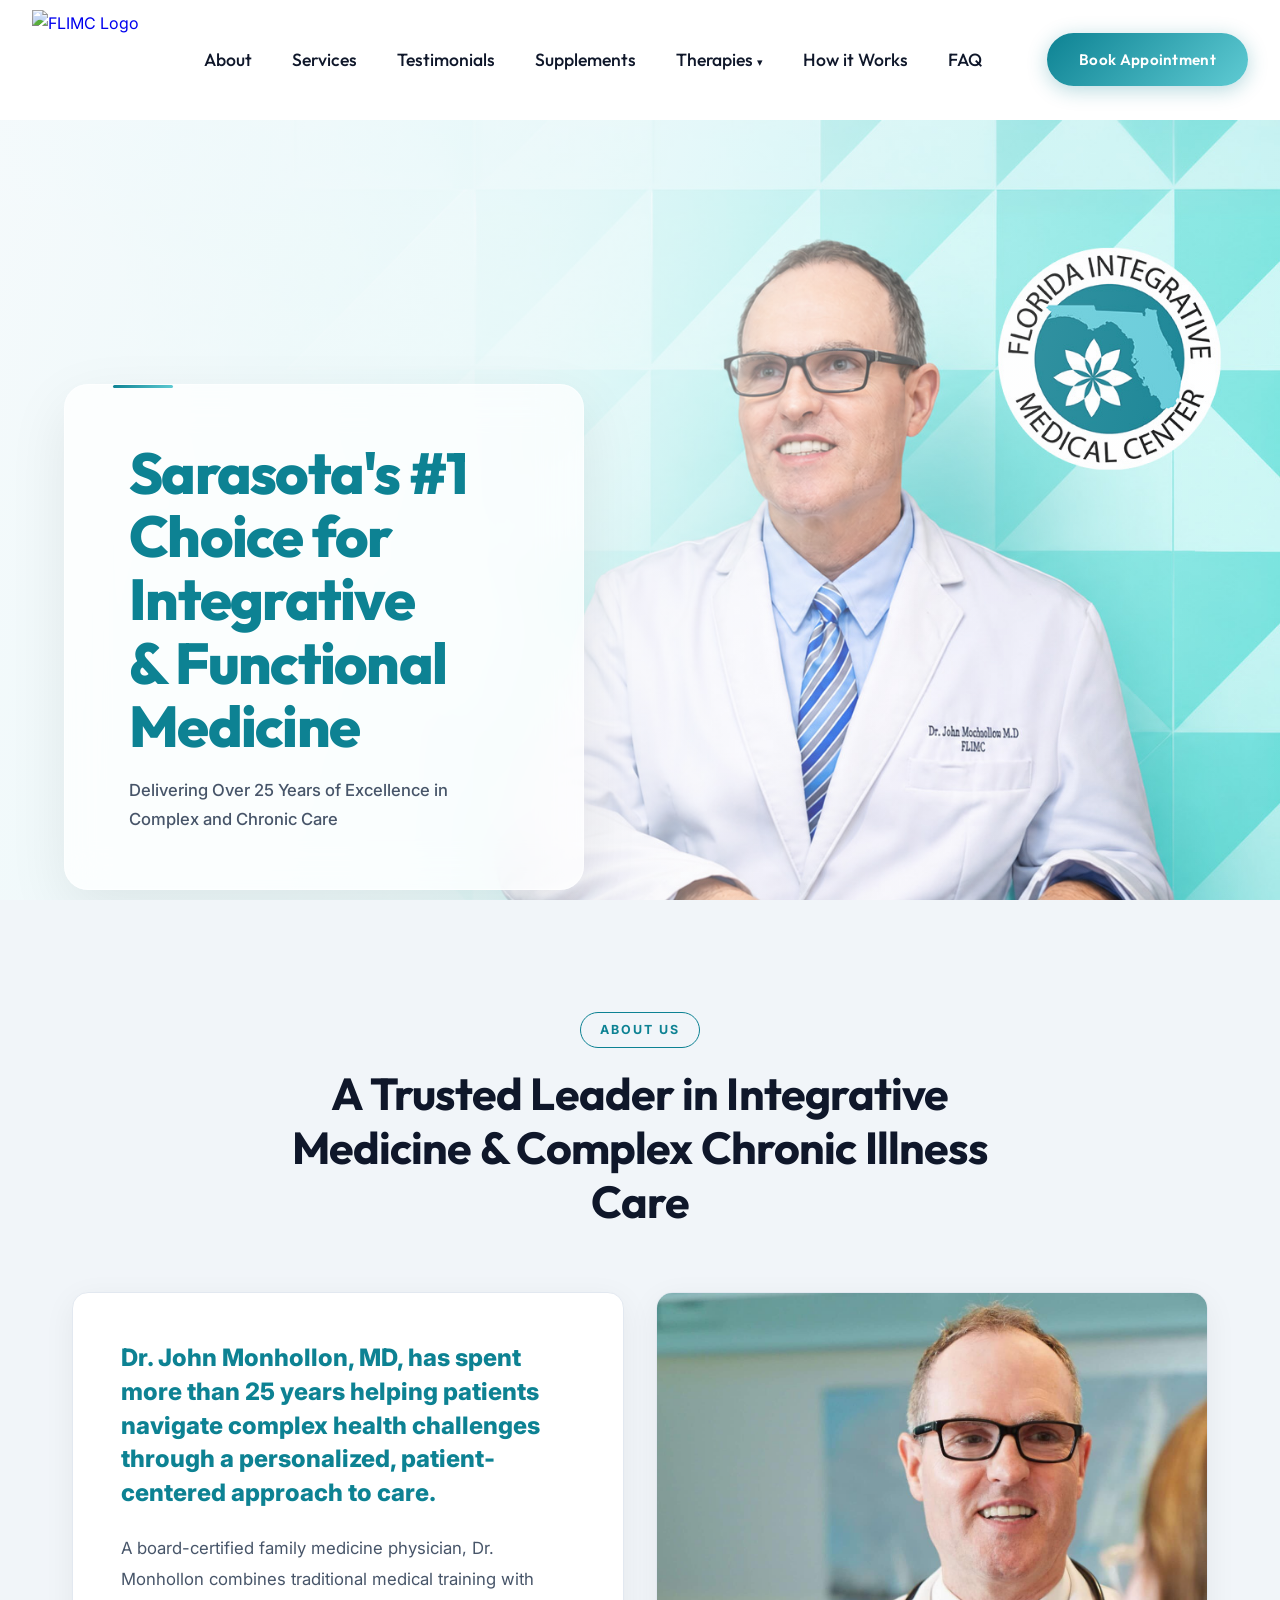
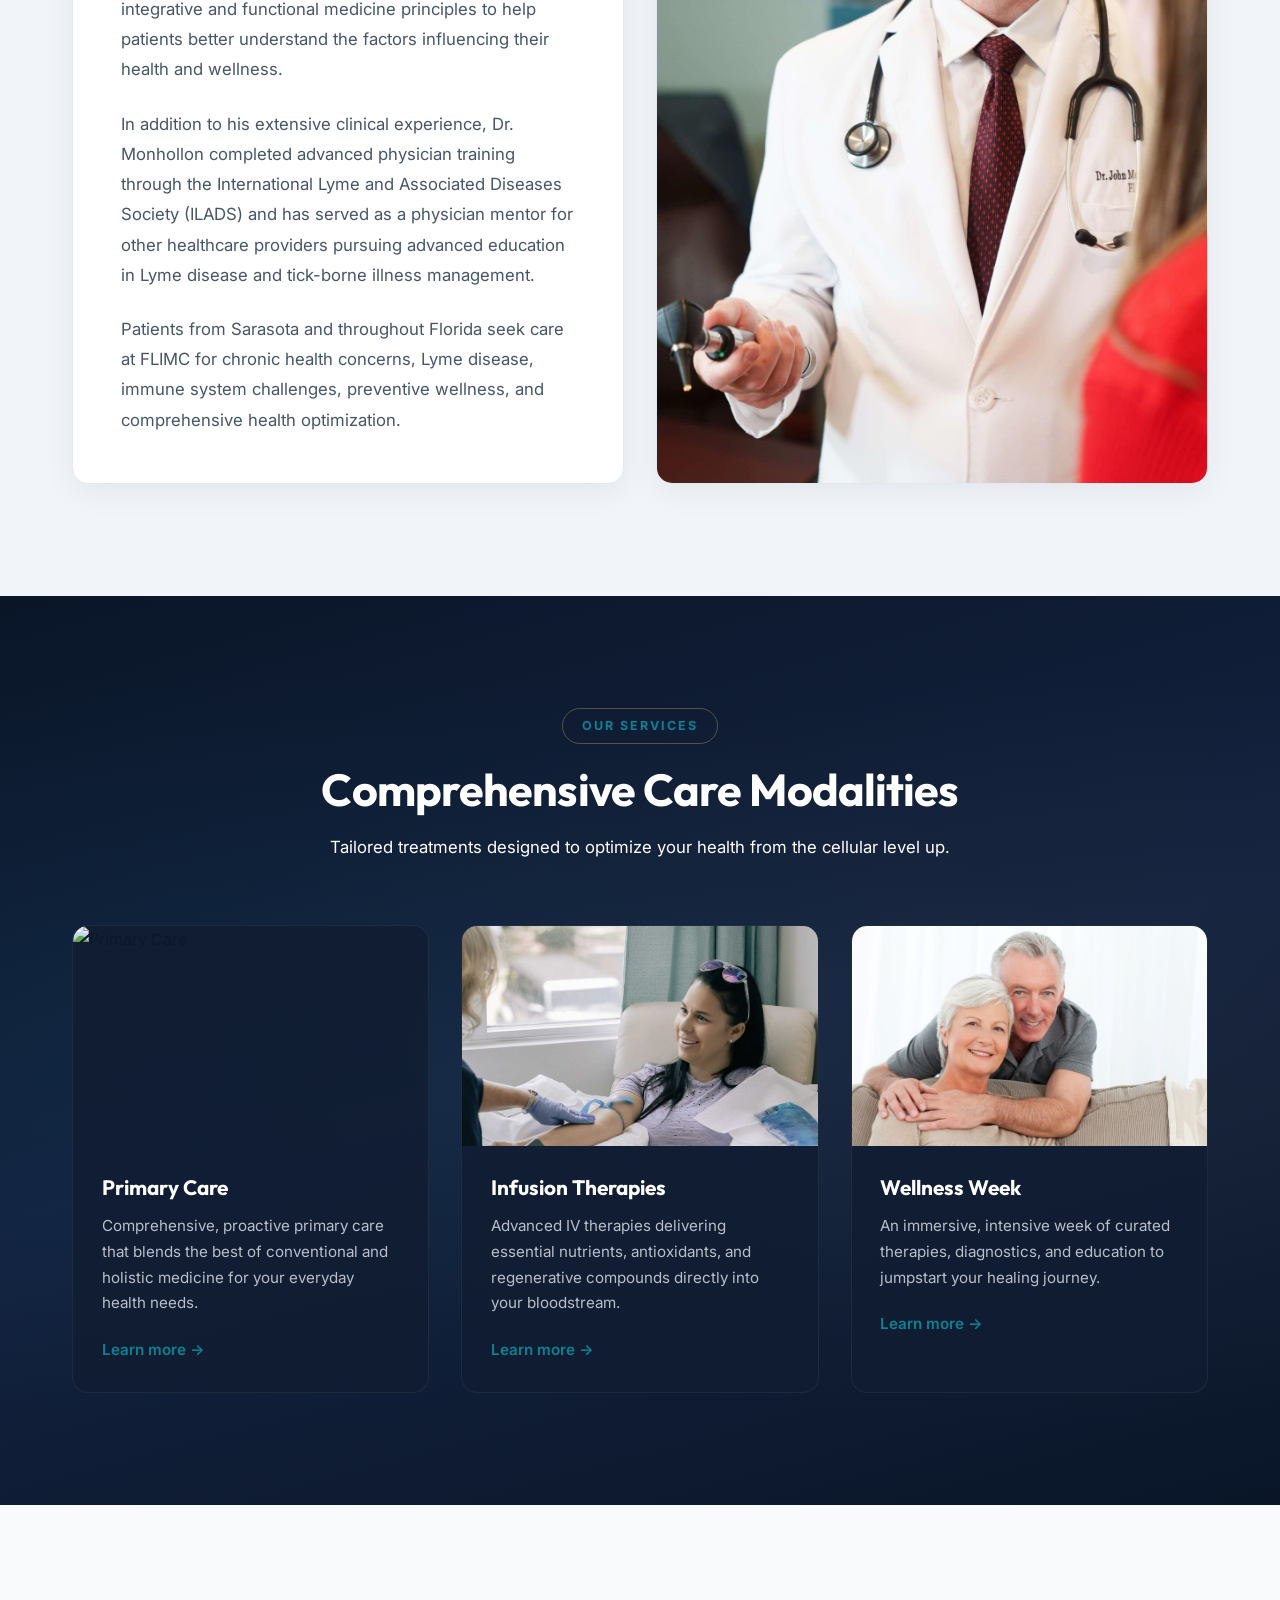
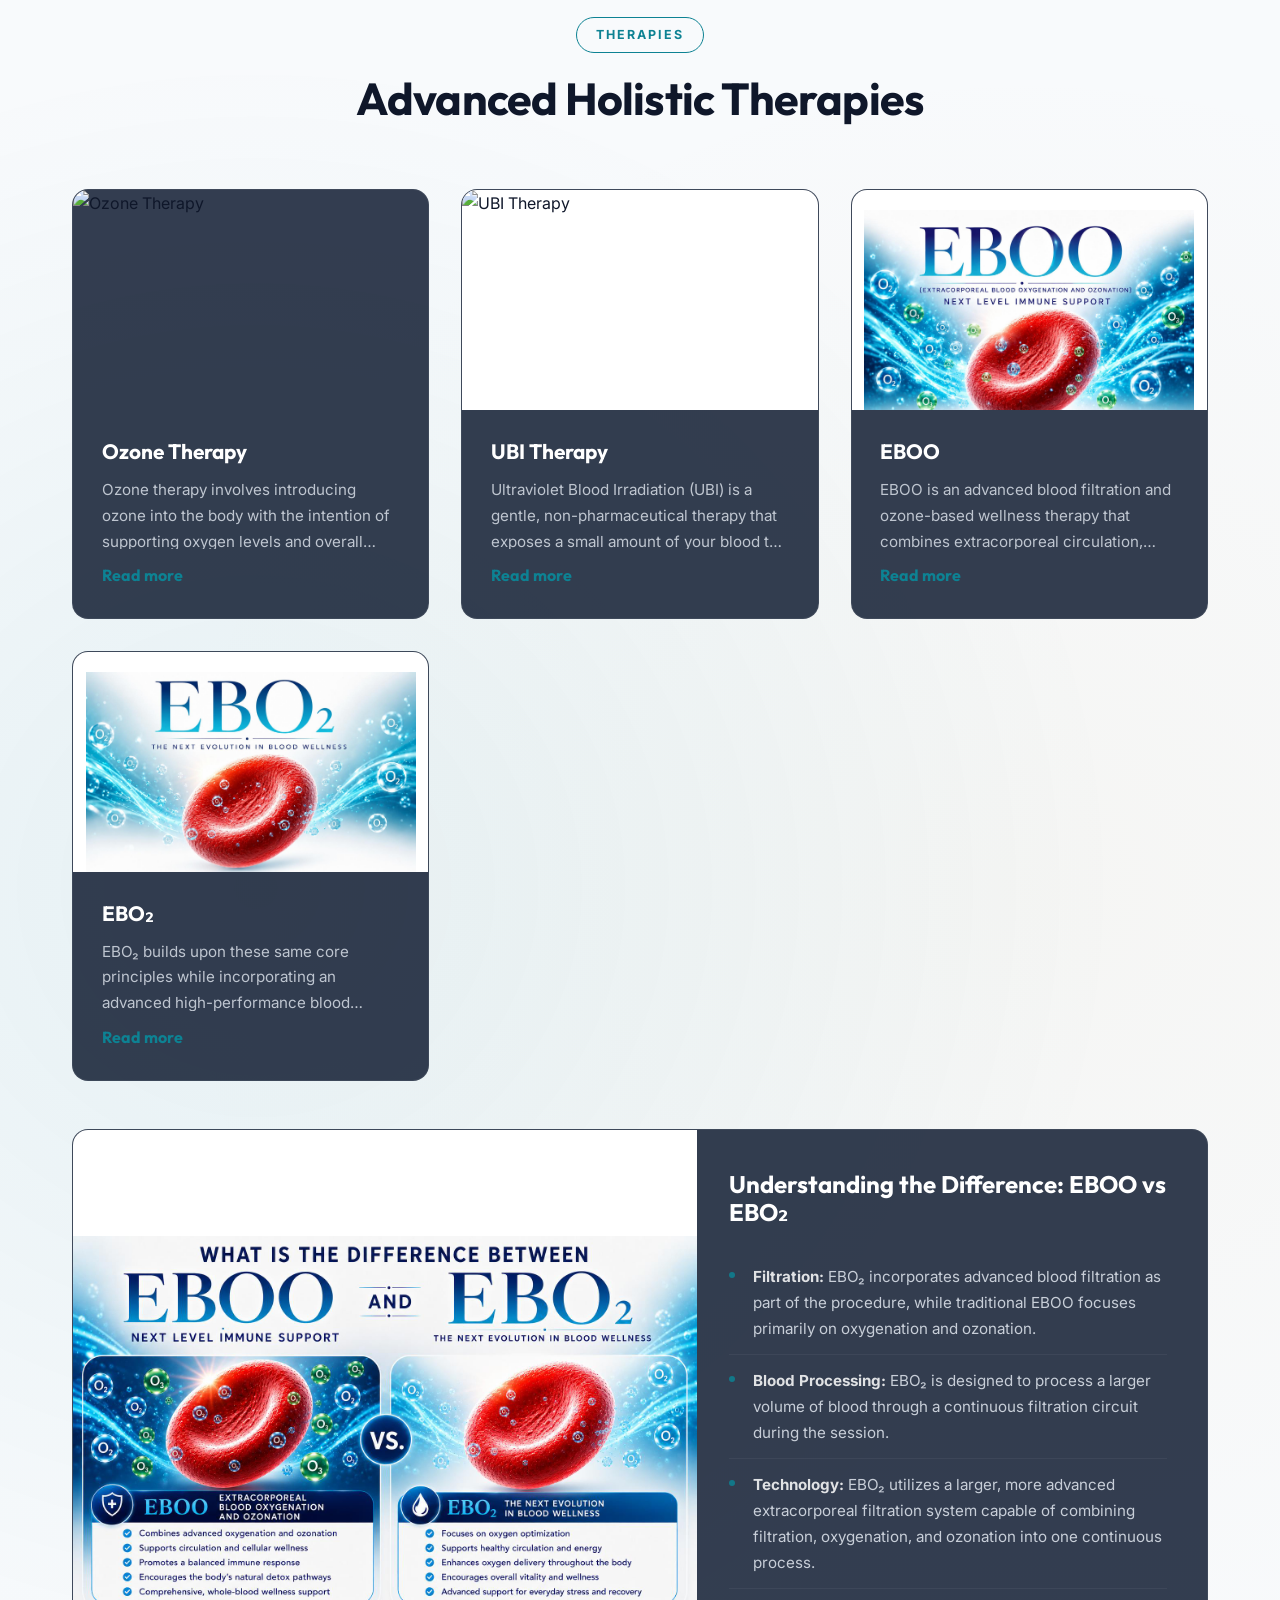
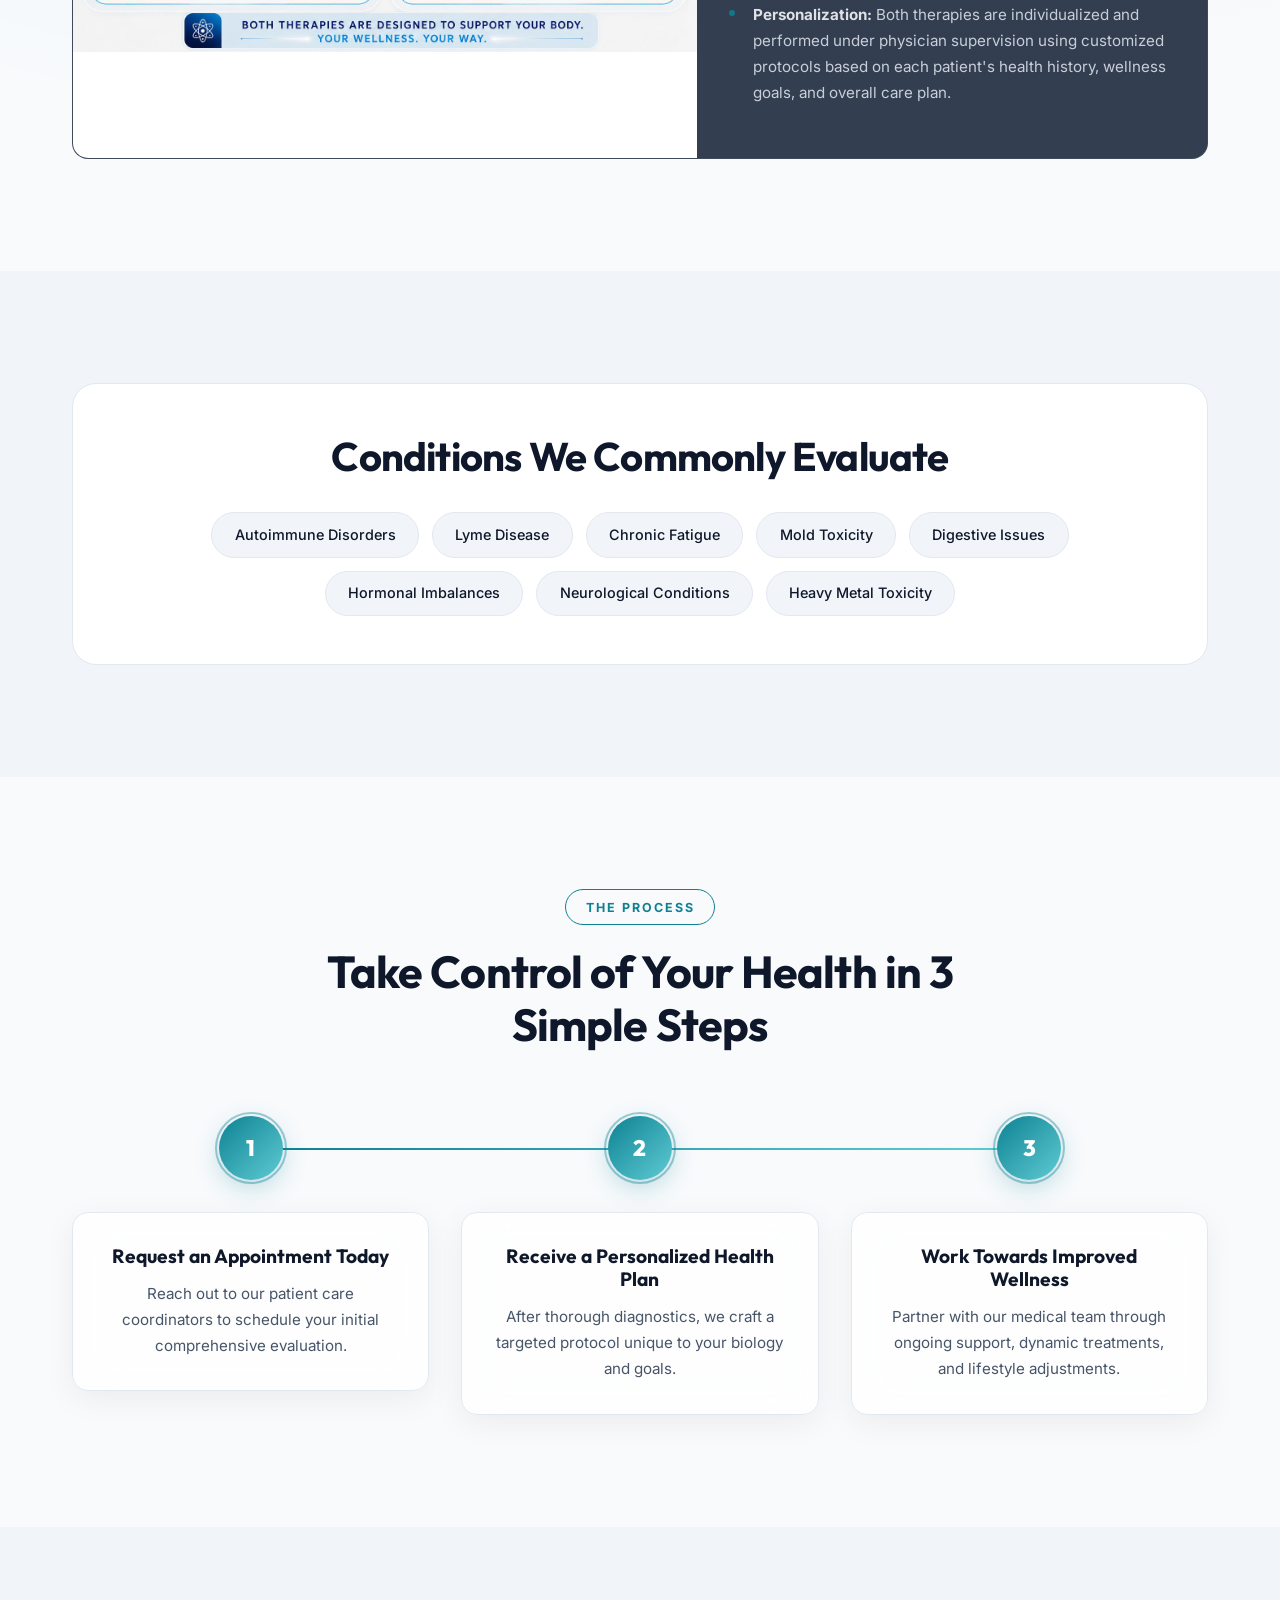
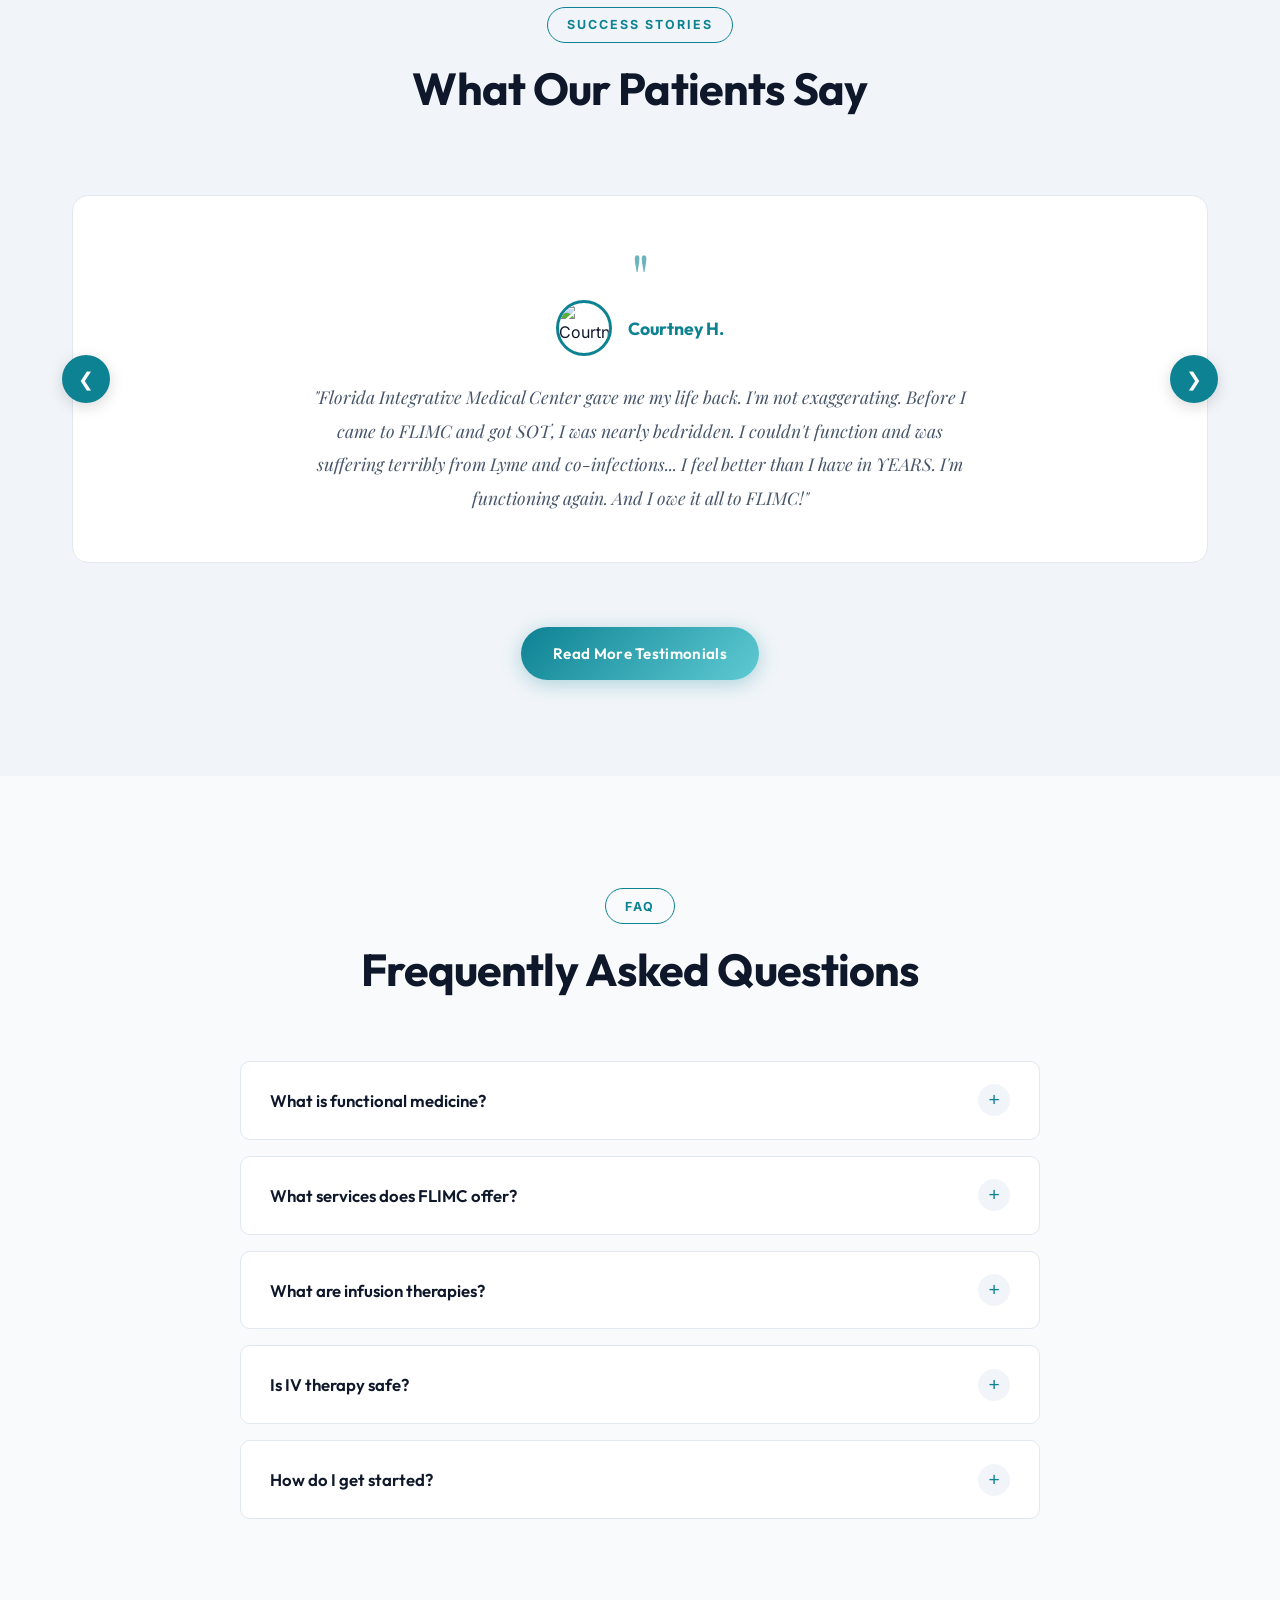
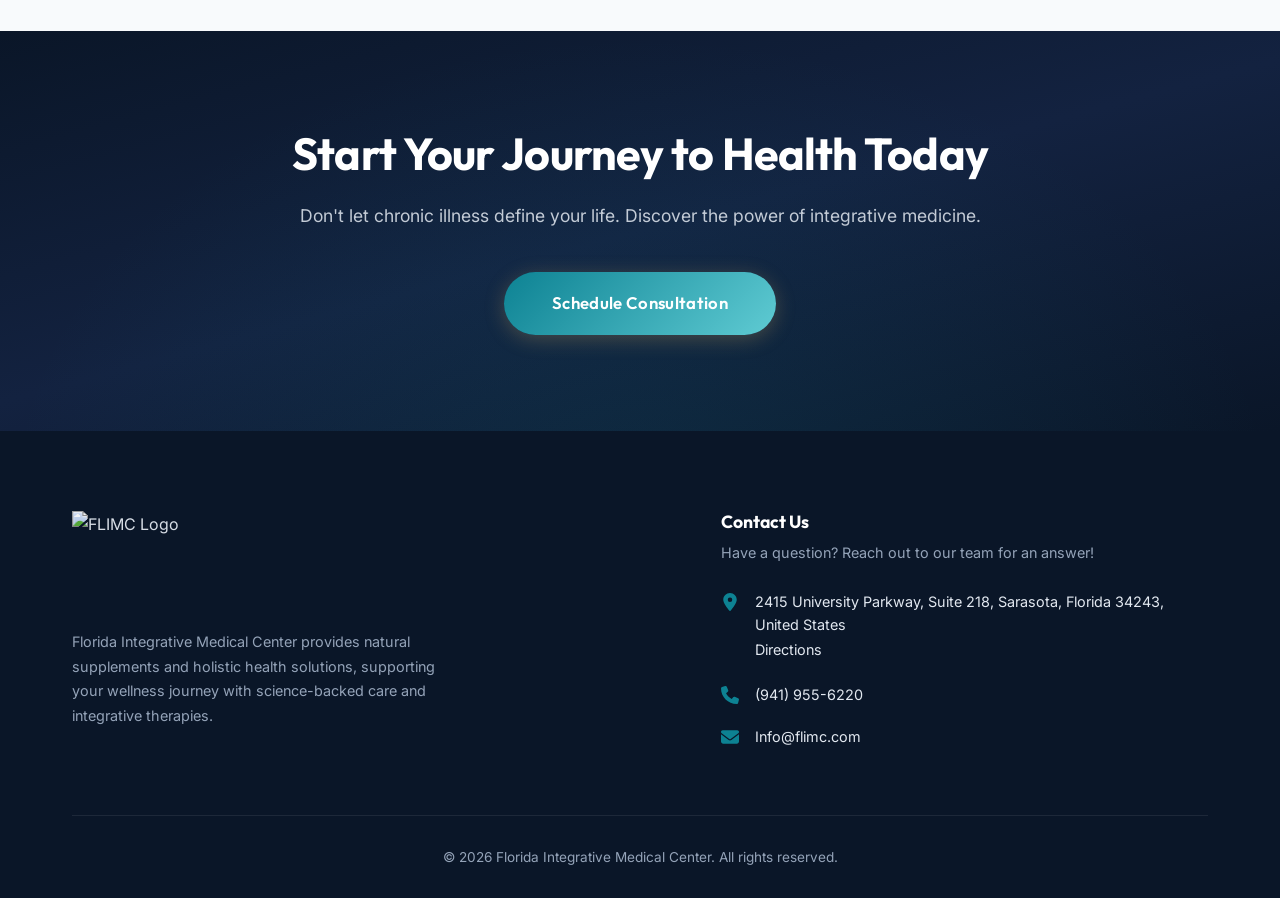
==== index.html @ 3bdd437c "Add files via upload" ====
<!DOCTYPE html>
<html lang="en">
<head>
    <meta charset="UTF-8">
    <meta name="viewport" content="width=device-width, initial-scale=1.0">
    <title>Florida Integrative Medical Center — Sarasota's Premier Integrative & Functional Medicine</title>
    <meta name="description" content="FLIMC delivers over 25 years of excellence in integrative & functional medicine for complex chronic health concerns in Sarasota, Florida.">

    <!-- Google Fonts -->
    <link rel="preconnect" href="https://fonts.googleapis.com">
    <link rel="preconnect" href="https://fonts.gstatic.com" crossorigin>
    <link href="https://fonts.googleapis.com/css2?family=Inter:wght@300;400;500;600;700&family=Outfit:wght@400;500;600;700;800&family=Playfair+Display:ital,wght@0,400..900;1,400..900&display=swap" rel="stylesheet">

    <!-- Custom CSS -->
    <link rel="stylesheet" href="style.css">
</head>
<body>

    <!-- Navigation -->
    <nav class="navbar">
        <div class="nav-container">
            <a href="index.html" class="logo">
                <img src="https://flimc.com/wp-content/uploads/2025/04/flimc-logo.png" alt="FLIMC Logo">
            </a>
            <div class="nav-links">
                <a href="about.html">About</a>
                <a href="#services">Services</a>
                <a href="testimonials.html">Testimonials</a>
                <a href="https://flimc.myshopify.com/" target="_blank">Supplements</a>
                <div class="dropdown" tabindex="0" onclick="this.classList.toggle('active')" onkeypress="if(event.key==='Enter') this.classList.toggle('active')">
                    <a href="index.html#therapies" style="cursor: pointer;">Therapies</a>
                    <div class="dropdown-menu">
                        <a href="iv-therapies.html">IV & Infusion Therapies</a>
                        <a href="ozone-therapy.html">Ozone Therapy</a>
                        <a href="ubi-therapy.html">UBI Therapy</a>
                        <a href="eboo-therapy.html">EBOO Therapy</a>
                        <a href="ebo2-therapy.html">EBO₂ Therapy</a>
                        <a href="eboo-vs-ebo2.html">EBOO vs EBO₂</a>
                    </div>
                </div>
                <a href="#process">How it Works</a>
                <a href="#faq">FAQ</a>
            </div>
            <div class="nav-actions">
                <a href="mailto:Info@flimc.com" class="btn btn-primary">Book Appointment</a>
            </div>
            <!-- Mobile Menu Toggle -->
            <button class="mobile-menu-toggle" aria-label="Toggle menu">
                <span></span>
                <span></span>
                <span></span>
            </button>
        </div>
                        </nav>
    <!-- Mobile Nav Overlay -->
        <div class="mobile-nav">
            <div class="mobile-nav-inner">
                <a href="index.html">Home</a>
                <a href="about.html">About</a>
                <a href="index.html#services">Services</a>
                <div class="dropdown" tabindex="0" onclick="this.classList.toggle('active')" onkeypress="if(event.key==='Enter') this.classList.toggle('active')">
                    <a style="cursor: pointer;">Therapies</a>
                    <div class="dropdown-menu">
                        <a href="iv-therapies.html">IV & Infusion Therapies</a>
                        <a href="ozone-therapy.html">Ozone Therapy</a>
                        <a href="ubi-therapy.html">UBI Therapy</a>
                        <a href="eboo-therapy.html">EBOO</a>
                        <a href="ebo2-therapy.html">EBO&#8322;</a>
                        <a href="eboo-vs-ebo2.html">EBOO vs EBO&#8322;</a>
                    </div>
                </div>
                <a href="testimonials.html">Testimonials</a>
                <a href="index.html#process">How it Works</a>
                <a href="index.html#faq">FAQ</a>
                <a href="https://flimc.myshopify.com/" target="_blank">Supplements</a>
                <a href="mailto:Info@flimc.com" class="btn btn-primary">Book Appointment</a>
            </div>
        </div>

    <!-- Hero Section -->
    <header class="hero">
        <div class="hero-bg"></div>
        <div class="container hero-content scroll-fade-up">
            <h1 class="hero-title">
                Sarasota's #1 Choice for Integrative <br>
                <span class="teal-accent">& Functional Medicine</span>
            </h1>
            <p class="hero-subtitle">Delivering Over 25 Years of Excellence in Complex and Chronic Care</p>
        </div>
    </header>

    <!-- About Section -->
    <section id="about" class="about-section">
        <div class="container scroll-fade-up">
            <div class="section-header">
                <span class="badge">About Us</span>
                <h2>A Trusted Leader in Integrative Medicine & Complex Chronic Illness Care</h2>
            </div>
            <div class="about-grid">
                <div class="about-text glass-card">
                    <p style="font-size: 1.5rem; font-weight: 800; color: var(--brand-dark); line-height: 1.4;">Dr. John Monhollon, MD, has spent more than 25 years helping patients navigate complex health challenges through a personalized, patient-centered approach to care.</p>
                    <p>A board-certified family medicine physician, Dr. Monhollon combines traditional medical training with integrative and functional medicine principles to help patients better understand the factors influencing their health and wellness.</p>
                    <p>In addition to his extensive clinical experience, Dr. Monhollon completed advanced physician training through the International Lyme and Associated Diseases Society (ILADS) and has served as a physician mentor for other healthcare providers pursuing advanced education in Lyme disease and tick-borne illness management.</p>
                    <p>Patients from Sarasota and throughout Florida seek care at FLIMC for chronic health concerns, Lyme disease, immune system challenges, preventive wellness, and comprehensive health optimization.</p>
                </div>
                <div class="about-image glass-card">
                    <img src="doctor-photo.jpg" alt="Doctor Photo" class="doctor-image">
                </div>
            </div>
        </div>
    </section>

    <!-- Services Section -->
    <section id="services" class="services-section">
        <div class="container">
            <div class="section-header scroll-fade-up">
                <span class="badge">Our Services</span>
                <h2>Comprehensive Care Modalities</h2>
                <p>Tailored treatments designed to optimize your health from the cellular level up.</p>
            </div>
            <div class="services-grid">

                <div class="service-card scroll-fade-up">
                    <img src="https://flimc.com/wp-content/uploads/2025/05/1000000706-e1747607040168.jpg" alt="Primary Care" class="service-image">
                    <div class="service-card-content">
                        <h3>Primary Care</h3>
                        <p>Comprehensive, proactive primary care that blends the best of conventional and holistic medicine for your everyday health needs.</p>
                        <a href="mailto:Info@flimc.com" class="text-link">Learn more →</a>
                    </div>
                </div>

                <div class="service-card scroll-fade-up delay-1">
                    <img src="infusion-therapy.jpeg" alt="Infusion Therapies" class="service-image">
                    <div class="service-card-content">
                        <h3>Infusion Therapies</h3>
                        <p>Advanced IV therapies delivering essential nutrients, antioxidants, and regenerative compounds directly into your bloodstream.</p>
                        <a href="iv-therapies.html" class="text-link">Learn more →</a>
                    </div>
                </div>

                <div class="service-card scroll-fade-up delay-2">
                    <img src="wellness-week.jpeg" alt="Wellness Week" class="service-image">
                    <div class="service-card-content">
                        <h3>Wellness Week</h3>
                        <p>An immersive, intensive week of curated therapies, diagnostics, and education to jumpstart your healing journey.</p>
                        <a href="mailto:Info@flimc.com" class="text-link">Learn more →</a>
                    </div>
                </div>

            </div>
        </div>
    </section>

    <!-- Therapies Section -->
    <section id="therapies" class="services-section" style="background: var(--bg-primary);">
        <div class="container">
            <div class="section-header scroll-fade-up">
                <span class="badge" style="color: var(--brand-gold); border-color: var(--brand-gold);">Therapies</span>
                <h2 style="color: var(--text-primary);">Advanced Holistic Therapies</h2>
            </div>
            <div class="services-grid">

                <div class="service-card scroll-fade-up" style="background: var(--glass-bg-dark);">
                    <img src="https://flimc.com/wp-content/uploads/2026/01/ozone-scaled-e1769549335942.png" alt="Ozone Therapy" class="service-image">
                    <div class="service-card-content">
                        <h3>Ozone Therapy</h3>
                        <div class="card-text-wrapper" style="padding: 0;">
                            <div class="card-text-content collapsed">
                                <p>Ozone therapy involves introducing ozone into the body with the intention of supporting oxygen levels and overall health. Discuss with your healthcare provider to assess its suitability for your health needs.</p>
                            </div>
                            <button class="read-more-btn" onclick="toggleReadMore(this)">Read more</button>
                        </div>
                    </div>
                </div>

                <div class="service-card scroll-fade-up delay-1" style="background: var(--glass-bg-dark);">
                    <img src="ubi.png" alt="UBI Therapy" class="service-image">
                    <div class="service-card-content">
                        <h3>UBI Therapy</h3>
                        <div class="card-text-wrapper" style="padding: 0;">
                            <div class="card-text-content collapsed">
                                <p>Ultraviolet Blood Irradiation (UBI) is a gentle, non-pharmaceutical therapy that exposes a small amount of your blood to ultraviolet light before reintroducing it into the body. This process is believed to help support immune function, enhance circulation, and promote detoxification.</p>
                            </div>
                            <button class="read-more-btn" onclick="toggleReadMore(this)">Read more</button>
                        </div>
                    </div>
                </div>

                <div class="service-card scroll-fade-up delay-2" style="background: var(--glass-bg-dark);">
                    <img src="EBOO.jpeg" alt="EBOO" class="service-image">
                    <div class="service-card-content">
                        <h3>EBOO</h3>
                        <div class="card-text-wrapper" style="padding: 0;">
                            <div class="card-text-content collapsed">
                                <p>EBOO is an advanced blood filtration and ozone-based wellness therapy that combines extracorporeal circulation, oxygenation, and medical-grade ozone administration. Some individuals pursue EBOO as part of a personalized wellness plan designed to support overall health and well-being.</p>
                            </div>
                            <button class="read-more-btn" onclick="toggleReadMore(this)">Read more</button>
                        </div>
                    </div>
                </div>

                <div class="service-card scroll-fade-up delay-3" style="background: var(--glass-bg-dark);">
                    <img src="EBO2.jpeg" alt="EBO₂" class="service-image">
                    <div class="service-card-content">
                        <h3>EBO₂</h3>
                        <div class="card-text-wrapper" style="padding: 0;">
                            <div class="card-text-content collapsed">
                                <p>EBO₂ builds upon these same core principles while incorporating an advanced high-performance blood filtration system. As blood continuously circulates through the extracorporeal circuit, it is filtered, oxygenated, and precisely exposed to medical-grade ozone before being returned to the body. This additional filtration component is designed to help reduce the burden of unwanted particles that may accumulate in the bloodstream while supporting healthy circulation, oxygen delivery, and overall physiological balance.</p>
                            </div>
                            <button class="read-more-btn" onclick="toggleReadMore(this)">Read more</button>
                        </div>
                    </div>
                </div>

            </div>

            <div class="therapies-diff scroll-fade-up" style="margin-top: 3rem;">
                <img src="diff.jpeg" alt="Therapy Comparison" class="diff-image">
                <div class="diff-content">
                    <h3>Understanding the Difference: EBOO vs EBO₂</h3>
                    <ul>
                        <li><strong>Filtration:</strong> EBO₂ incorporates advanced blood filtration as part of the procedure, while traditional EBOO focuses primarily on oxygenation and ozonation.</li>
                        <li><strong>Blood Processing:</strong> EBO₂ is designed to process a larger volume of blood through a continuous filtration circuit during the session.</li>
                        <li><strong>Technology:</strong> EBO₂ utilizes a larger, more advanced extracorporeal filtration system capable of combining filtration, oxygenation, and ozonation into one continuous process.</li>
                        <li><strong>Personalization:</strong> Both therapies are individualized and performed under physician supervision using customized protocols based on each patient's health history, wellness goals, and overall care plan.</li>
                    </ul>
                </div>
            </div>

        </div>
    </section>

    <!-- Conditions Section -->
    <section class="conditions-section">
        <div class="container scroll-fade-up">
            <div class="conditions-wrapper">
                <h2>Conditions We Commonly Evaluate</h2>
                <div class="tags-container">
                    <span class="tag">Autoimmune Disorders</span>
                    <span class="tag">Lyme Disease</span>
                    <span class="tag">Chronic Fatigue</span>
                    <span class="tag">Mold Toxicity</span>
                    <span class="tag">Digestive Issues</span>
                    <span class="tag">Hormonal Imbalances</span>
                    <span class="tag">Neurological Conditions</span>
                    <span class="tag">Heavy Metal Toxicity</span>
                </div>
            </div>
        </div>
    </section>

    <!-- How it Works Section -->
    <section id="process" class="process-section">
        <div class="container">
            <div class="section-header scroll-fade-up">
                <span class="badge">The Process</span>
                <h2>Take Control of Your Health in 3 Simple Steps</h2>
            </div>
            <div class="timeline">
                <div class="timeline-item scroll-fade-up">
                    <div class="timeline-marker">1</div>
                    <div class="timeline-content glass-card">
                        <h3>Request an Appointment Today</h3>
                        <p>Reach out to our patient care coordinators to schedule your initial comprehensive evaluation.</p>
                    </div>
                </div>
                <div class="timeline-item scroll-fade-up delay-1">
                    <div class="timeline-marker">2</div>
                    <div class="timeline-content glass-card">
                        <h3>Receive a Personalized Health Plan</h3>
                        <p>After thorough diagnostics, we craft a targeted protocol unique to your biology and goals.</p>
                    </div>
                </div>
                <div class="timeline-item scroll-fade-up delay-2">
                    <div class="timeline-marker">3</div>
                    <div class="timeline-content glass-card">
                        <h3>Work Towards Improved Wellness</h3>
                        <p>Partner with our medical team through ongoing support, dynamic treatments, and lifestyle adjustments.</p>
                    </div>
                </div>
            </div>
        </div>
    </section>

    <!-- Testimonial Slider Section -->
    <section class="slider-section">
        <div class="container">
            <div class="section-header scroll-fade-up">
                <span class="badge">Success Stories</span>
                <h2>What Our Patients Say</h2>
            </div>

            <div class="slider-container-wrapper scroll-fade-up" style="position: relative; margin-top: 3rem;">
                <!-- Left Arrow -->
                <button class="slider-nav prev-arrow" onclick="scrollSlider(-1)" aria-label="Previous testimonial">❮</button>

                <div class="testimonial-slider" id="homeTestimonialSlider">

                    <div class="slider-card">
                        <div class="testimonial-quote-mark">"</div>
                        <div class="testimonial-header">
                            <img src="https://flimc.com/wp-content/uploads/2025/05/Courtney-340x340-1.webp" alt="Courtney H." class="testimonial-avatar">
                            <p class="testimonial-author">Courtney H.</p>
                        </div>
                        <blockquote class="testimonial-text">
                            "Florida Integrative Medical Center gave me my life back. I'm not exaggerating. Before I came to FLIMC and got SOT, I was nearly bedridden. I couldn't function and was suffering terribly from Lyme and co-infections... I feel better than I have in YEARS. I'm functioning again. And I owe it all to FLIMC!"
                        </blockquote>
                    </div>

                    <div class="slider-card">
                        <div class="testimonial-quote-mark">"</div>
                        <div class="testimonial-header">
                            <img src="https://flimc.com/wp-content/uploads/2025/06/Lori-B.webp" alt="Lori B." class="testimonial-avatar">
                            <p class="testimonial-author">Lori B.</p>
                        </div>
                        <blockquote class="testimonial-text">
                            "I was diagnosed with late-stage Lyme in April 2007... Four months post-SOT, I tested negative for Borrelia and all my symptoms disappeared. I'm now powerwalking, going to the gym, enjoying the sun, sleeping well... Thank you, FLIMC and Dr. Monhollon, for giving me my life back!"
                        </blockquote>
                    </div>

                    <div class="slider-card">
                        <div class="testimonial-quote-mark">"</div>
                        <div class="testimonial-header">
                            <img src="https://flimc.com/wp-content/uploads/2025/05/prince-340x340-1.png" alt="Prince Matharu" class="testimonial-avatar">
                            <p class="testimonial-author">Prince Matharu</p>
                        </div>
                        <blockquote class="testimonial-text">
                            "I went from specialist to specialist—from Western medicine to Chinese traditional medicine—without lasting relief. I discovered FLIMC while researching SOT treatments for Lyme... Everyone at FLIMC is friendly, caring, and focused on safety."
                        </blockquote>
                    </div>

                    <div class="slider-card">
                        <div class="testimonial-quote-mark">"</div>
                        <div class="testimonial-header">
                            <img src="https://flimc.com/wp-content/uploads/2026/04/Linda-Beggs.jpg" alt="Linda Beggs" class="testimonial-avatar">
                            <p class="testimonial-author">Linda Beggs</p>
                        </div>
                        <blockquote class="testimonial-text">
                            "I just want to thank the expert team at Florida Integrative Medical Center for their great care. I am living life to the fullest again! When I first arrived at Florida Integrative Medical Center I was hopeless. Now I have my life back!"
                        </blockquote>
                    </div>

                    <div class="slider-card">
                        <div class="testimonial-quote-mark">"</div>
                        <div class="testimonial-header">
                            <img src="https://flimc.com/wp-content/uploads/2025/04/cropped-flimc-logo-170x-e1746037843962.png" alt="Agnieszka Gruszecka" class="testimonial-avatar">
                            <p class="testimonial-author">Agnieszka Gruszecka</p>
                        </div>
                        <blockquote class="testimonial-text">
                            "MIRACLE treatment was offered to me: EBOO! It is MY go-to treatment by itself but if combined with small amounts of Methylene blue IV... it is literally mind blowing. Please try it for yourself, it really works and you will feel better in your body and life."
                        </blockquote>
                    </div>

                </div>

                <!-- Right Arrow -->
                <button class="slider-nav next-arrow" onclick="scrollSlider(1)" aria-label="Next testimonial">❯</button>
            </div>

            <div style="text-align: center; margin-top: 3rem;" class="scroll-fade-up">
                <a href="testimonials.html" class="btn btn-primary">Read More Testimonials</a>
            </div>
        </div>
    </section>

    <script>
        // Slider auto-scroll logic
        const slider = document.getElementById('homeTestimonialSlider');
        let scrollInterval;

        function scrollSlider(direction) {
            const cardWidth = slider.querySelector('.slider-card').offsetWidth + 32;
            slider.scrollBy({ left: direction * cardWidth, behavior: 'smooth' });

            setTimeout(() => {
                if (slider.scrollLeft >= (slider.scrollWidth - slider.clientWidth - 10) && direction === 1) {
                    slider.scrollTo({ left: 0, behavior: 'smooth' });
                } else if (slider.scrollLeft <= 0 && direction === -1) {
                    slider.scrollTo({ left: slider.scrollWidth, behavior: 'smooth' });
                }
            }, 500);

            resetInterval();
        }

        function startInterval() {
            scrollInterval = setInterval(() => {
                scrollSlider(1);
            }, 5000);
        }

        function resetInterval() {
            clearInterval(scrollInterval);
            startInterval();
        }

        document.addEventListener('DOMContentLoaded', () => {
            if(slider) {
                startInterval();
                slider.addEventListener('mouseenter', () => clearInterval(scrollInterval));
                slider.addEventListener('mouseleave', () => startInterval());
            }
        });
    </script>

    <!-- FAQ Section -->
    <section id="faq" class="faq-section">
        <div class="container">
            <div class="section-header scroll-fade-up">
                <span class="badge">FAQ</span>
                <h2>Frequently Asked Questions</h2>
            </div>
            <div class="faq-accordion scroll-fade-up">

                <div class="faq-item">
                    <button class="faq-question">
                        <span>What is functional medicine?</span>
                        <div class="icon">+</div>
                    </button>
                    <div class="faq-answer">
                        <p>Functional medicine is a systems biology-based approach that focuses on identifying and addressing the root cause of disease. Each symptom or differential diagnosis may be one of many contributing to an individual's illness.</p>
                    </div>
                </div>

                <div class="faq-item">
                    <button class="faq-question">
                        <span>What services does FLIMC offer?</span>
                        <div class="icon">+</div>
                    </button>
                    <div class="faq-answer">
                        <p>We offer a wide range of services including advanced functional lab testing, IV nutritional therapy, oxidative therapies, primary care, hyperbaric oxygen therapy, and custom nutritional counseling.</p>
                    </div>
                </div>

                <div class="faq-item">
                    <button class="faq-question">
                        <span>What are infusion therapies?</span>
                        <div class="icon">+</div>
                    </button>
                    <div class="faq-answer">
                        <p>Infusion (IV) therapies involve administering vitamins, minerals, and other therapeutic compounds directly into the bloodstream for 100% absorption, bypassing the digestive system for immediate cellular benefit.</p>
                    </div>
                </div>

                <div class="faq-item">
                    <button class="faq-question">
                        <span>Is IV therapy safe?</span>
                        <div class="icon">+</div>
                    </button>
                    <div class="faq-answer">
                        <p>Yes, when administered by qualified medical professionals. All of our IV protocols are meticulously formulated and overseen by our medical team to ensure safety, efficacy, and comfort.</p>
                    </div>
                </div>

                <div class="faq-item">
                    <button class="faq-question">
                        <span>How do I get started?</span>
                        <div class="icon">+</div>
                    </button>
                    <div class="faq-answer">
                        <p>Simply click the "Book Appointment" button to contact our office. Our intake team will guide you through the registration process and help schedule your initial consultation.</p>
                    </div>
                </div>

            </div>
        </div>
    </section>

    <!-- CTA Section -->
    <section class="cta-section">
        <div class="container scroll-fade-up">
            <div class="cta-box">
                <h2>Start Your Journey to Health Today</h2>
                <p>Don't let chronic illness define your life. Discover the power of integrative medicine.</p>
                <a href="mailto:Info@flimc.com" class="btn btn-gold btn-large">Schedule Consultation</a>
            </div>
        </div>
    </section>

    <!-- Footer -->
    <footer>
        <div class="container">
            <div class="footer-grid">
                <div class="footer-brand">
                    <div class="footer-logo">
                        <img src="https://flimc.com/wp-content/uploads/2025/04/flimc-logo-170x-e1746037843962.png" alt="FLIMC Logo">
                    </div>
                    <p>Florida Integrative Medical Center provides natural supplements and holistic health solutions, supporting your wellness journey with science-backed care and integrative therapies.</p>
                </div>
                <div class="footer-contact">
                    <h4>Contact Us</h4>
                    <p>Have a question? Reach out to our team for an answer!</p>
                    <div class="contact-item">
                        <svg class="contact-icon-svg" xmlns="http://www.w3.org/2000/svg" viewBox="0 0 384 512"><path d="M215.7 499.2C267 435 384 279.4 384 192C384 86 298 0 192 0S0 86 0 192c0 87.4 117 243 168.3 307.2c12.3 15.3 35.1 15.3 47.4 0zM192 128a64 64 0 1 1 0 128 64 64 0 1 1 0-128z"/></svg>
                        <div>
                            <p>2415 University Parkway, Suite 218, Sarasota, Florida 34243, United States</p>
                            <a href="https://g.co/kgs/5BnAE13" target="_blank">Directions</a>
                        </div>
                    </div>
                    <div class="contact-item">
                        <svg class="contact-icon-svg" xmlns="http://www.w3.org/2000/svg" viewBox="0 0 512 512"><path d="M164.9 24.6c-7.7-18.6-28-28.5-47.4-23.2l-88 24C12.1 30.2 0 46 0 64C0 311.4 200.6 512 448 512c18 0 33.8-12.1 38.6-29.5l24-88c5.3-19.4-4.6-39.7-23.2-47.4l-96-40c-16.3-6.8-35.2-2.1-46.3 11.6L304.7 368C234.3 334.7 177.3 277.7 144 207.3L193.3 167c13.7-11.2 18.4-30 11.6-46.3l-40-96z"/></svg>
                        <a href="tel:9419556220">(941) 955-6220</a>
                    </div>
                    <div class="contact-item">
                        <svg class="contact-icon-svg" xmlns="http://www.w3.org/2000/svg" viewBox="0 0 512 512"><path d="M48 64C21.5 64 0 85.5 0 112c0 15.1 7.1 29.3 19.2 38.4L236.8 313.6c11.4 8.5 27 8.5 38.4 0L492.8 150.4c12.1-9.1 19.2-23.3 19.2-38.4c0-26.5-21.5-48-48-48H48zM0 176V384c0 35.3 28.7 64 64 64H448c35.3 0 64-28.7 64-64V176L294.4 339.2c-22.8 17.1-54 17.1-76.8 0L0 176z"/></svg>
                        <a href="mailto:Info@flimc.com">Info@flimc.com</a>
                    </div>
                </div>
            </div>

            <div class="footer-bottom">
                <p>&copy; 2026 Florida Integrative Medical Center. All rights reserved.</p>
            </div>
        </div>
    </footer>

    <!-- Custom JS -->
    <script src="script.js"></script>

</body>
</html>
---- style.css ----
/* ==========================================================================
   FLIMC Premium Medical Website — Design System
   ========================================================================== */

/* ==========================================================================
   1. CSS Variables & Reset
   ========================================================================== */
:root {
    /* Brand Colors */
    --brand-dark: #0d8293;
    --brand-light: #5fcbd3;
    --brand-gold: var(--brand-dark);
    --brand-gold-light: var(--brand-light);

    /* Neutral Palette */
    --bg-primary: #f8fafc;
    --bg-secondary: #f1f5f9;
    --bg-dark: #0a1628;
    --bg-dark-card: #111d32;
    --text-primary: #0f172a;
    --text-secondary: #475569;
    --text-muted: #94a3b8;
    --text-on-dark: #e2e8f0;
    --border-light: #e2e8f0;

    /* Accents */
    --accent-primary: var(--brand-dark);
    --gradient-primary: linear-gradient(135deg, var(--brand-dark) 0%, var(--brand-light) 100%);
    --gradient-gold: linear-gradient(135deg, var(--brand-gold) 0%, var(--brand-gold-light) 100%);
    --gradient-dark: linear-gradient(165deg, #0a1628 0%, #132240 50%, #0a1628 100%);

    /* Glass */
    --glass-bg: rgba(255, 255, 255, 0.82);
    --glass-bg-dark: rgba(17, 29, 50, 0.85);
    --glass-border: rgba(255, 255, 255, 0.25);
    --glass-shadow: 0 8px 32px rgba(0, 0, 0, 0.06);

    /* Typography */
    --font-heading: 'Outfit', sans-serif;
    --font-body: 'Inter', sans-serif;
    --font-accent: 'Playfair Display', serif;

    /* Spacing */
    --nav-height: 120px;
    --container-padding: 2rem;
    --section-padding: 7rem 0;
    --border-radius: 16px;
    --border-radius-sm: 10px;
    --border-radius-lg: 24px;

    /* Transitions */
    --transition-smooth: all 0.4s cubic-bezier(0.16, 1, 0.3, 1);
    --transition-fast: all 0.2s ease;
}

* {
    margin: 0;
    padding: 0;
    box-sizing: border-box;
}

html {
    scroll-behavior: smooth;
    font-size: 16px;
    -webkit-font-smoothing: antialiased;
    -moz-osx-font-smoothing: grayscale;
}

body {
    font-family: var(--font-body);
    background-color: var(--bg-primary);
    color: var(--text-primary);
    line-height: 1.7;
    overflow-x: hidden;
}

img {
    max-width: 100%;
    height: auto;
    display: block;
}

/* ==========================================================================
   2. Typography
   ========================================================================== */
h1, h2, h3, h4, h5, h6 {
    font-family: var(--font-heading);
    line-height: 1.2;
    margin-bottom: 1rem;
    color: var(--text-primary);
    font-weight: 700;
}

h1 { font-size: clamp(2.5rem, 5vw, 4.5rem); }
h2 { font-size: clamp(2rem, 4vw, 3rem); }
h3 { font-size: clamp(1.25rem, 2vw, 1.5rem); }

p {
    color: var(--text-secondary);
    line-height: 1.8;
}

.gradient-text {
    background: var(--gradient-primary);
    -webkit-background-clip: text;
    -webkit-text-fill-color: transparent;
    background-clip: text;
}

/* ==========================================================================
   3. Layout
   ========================================================================== */
.container {
    max-width: 1200px;
    margin: 0 auto;
    padding: 0 var(--container-padding);
}

section {
    padding: var(--section-padding);
    position: relative;
}

/* ==========================================================================
   4. Glass Card System
   ========================================================================== */
.glass-card {
    background: var(--glass-bg);
    backdrop-filter: blur(20px);
    -webkit-backdrop-filter: blur(20px);
    border: 1px solid var(--border-light);
    border-radius: var(--border-radius);
    box-shadow: var(--glass-shadow);
    transition: var(--transition-smooth);
    position: relative;
    overflow: hidden;
}

.glass-card:hover {
    transform: translateY(-6px);
    box-shadow: 0 20px 50px rgba(13, 130, 147, 0.12);
    border-color: rgba(13, 130, 147, 0.25);
}

.glass-card-dark {
    background: var(--glass-bg-dark);
    border: 1px solid rgba(255, 255, 255, 0.08);
    border-radius: var(--border-radius);
    box-shadow: 0 8px 32px rgba(0, 0, 0, 0.2);
    transition: var(--transition-smooth);
}

.glass-card-dark:hover {
    transform: translateY(-6px);
    box-shadow: 0 20px 50px rgba(13, 130, 147, 0.15);
    border-color: rgba(13, 130, 147, 0.35);
}

/* ==========================================================================
   5. Buttons
   ========================================================================== */
.btn {
    display: inline-flex;
    align-items: center;
    gap: 0.5rem;
    padding: 0.85rem 2rem;
    border-radius: 50px;
    font-family: var(--font-heading);
    font-weight: 600;
    font-size: 0.95rem;
    text-decoration: none;
    transition: var(--transition-smooth);
    cursor: pointer;
    border: none;
    letter-spacing: 0.02em;
}

.btn-primary {
    background: var(--gradient-primary);
    color: #fff;
    box-shadow: 0 4px 20px rgba(13, 130, 147, 0.3);
}

.btn-primary:hover {
    box-shadow: 0 8px 30px rgba(13, 130, 147, 0.45);
    transform: translateY(-3px);
}

.btn-secondary {
    background: transparent;
    color: var(--brand-dark);
    border: 2px solid var(--brand-dark);
}

.btn-secondary:hover {
    background: var(--brand-dark);
    color: #fff;
    transform: translateY(-3px);
}

.btn-gold {
    background: var(--gradient-gold);
    color: #fff;
    box-shadow: 0 4px 20px rgba(197, 160, 89, 0.3);
}

.btn-gold:hover {
    box-shadow: 0 8px 30px rgba(197, 160, 89, 0.45);
    transform: translateY(-3px);
}

.btn-large {
    padding: 1.1rem 3rem;
    font-size: 1.05rem;
}

.text-link {
    color: var(--brand-gold);
    text-decoration: none;
    font-weight: 600;
    font-size: 0.95rem;
    transition: var(--transition-fast);
    display: inline-flex;
    align-items: center;
    gap: 0.4rem;
}

.text-link:hover {
    color: var(--brand-gold-light);
    gap: 0.7rem;
}

/* ==========================================================================
   6. Navigation
   ========================================================================== */
.navbar {
    position: sticky;
    top: 0;
    width: 100%;
    height: var(--nav-height);
    z-index: 1000;
    background: rgba(255, 255, 255, 0.95);
    backdrop-filter: blur(20px);
    -webkit-backdrop-filter: blur(20px);
    transition: var(--transition-smooth);
    border-bottom: 1px solid transparent;
}

.navbar.scrolled {
    height: 90px;
    border-bottom: 1px solid var(--border-light);
    box-shadow: 0 4px 30px rgba(0, 0, 0, 0.04);
}

.nav-container {
    max-width: 1280px;
    margin: 0 auto;
    padding: 0 2rem;
    height: 100%;
    display: flex;
    justify-content: space-between;
    align-items: center;
    position: relative;
}

.logo {
    display: flex;
    align-items: center;
    height: 100%;
    text-decoration: none;
}

.logo img {
    height: 100px;
    width: auto;
    transition: var(--transition-smooth);
}

.navbar.scrolled .logo img {
    height: 70px;
}

.nav-links {
    display: flex;
    align-items: center;
    gap: 2.5rem;
}

.nav-links a {
    color: var(--text-primary);
    text-decoration: none;
    font-family: var(--font-heading);
    font-weight: 500;
    font-size: 1.1rem;
    position: relative;
    padding: 0.3rem 0;
    transition: var(--transition-fast);
}

.nav-links a::after {
    content: '';
    position: absolute;
    bottom: -2px;
    left: 0;
    width: 0;
    height: 2px;
    background: var(--gradient-primary);
    border-radius: 2px;
    transition: width 0.3s ease;
}

.nav-links a:hover {
    color: var(--brand-dark);
}

.nav-links a:hover::after {
    width: 100%;
}

/* Dropdown */
.dropdown {
    position: relative;
}

.dropdown > a::after {
    content: '▾';
    font-size: 0.7rem;
    margin-left: 0.3rem;
    transition: transform 0.3s ease;
    position: static;
    width: auto;
    height: auto;
    background: none;
    border-radius: 0;
}

.dropdown:hover > a::after,
.dropdown.active > a::after {
    transform: rotate(180deg);
}

.dropdown-menu {
    position: absolute;
    top: calc(100% + 10px);
    left: 50%;
    transform: translateX(-50%);
    background: #fff;
    border: 1px solid var(--border-light);
    border-radius: var(--border-radius-sm);
    box-shadow: 0 20px 50px rgba(0, 0, 0, 0.1);
    padding: 0.8rem 0;
    min-width: 240px;
    opacity: 0;
    visibility: hidden;
    transition: var(--transition-fast);
    z-index: 100;
}

.dropdown:hover .dropdown-menu,
.dropdown.active .dropdown-menu {
    opacity: 1;
    visibility: visible;
    top: calc(100% + 4px);
}

.dropdown-menu a {
    display: block;
    padding: 0.8rem 1.5rem;
    color: var(--text-secondary) !important;
    font-size: 1rem !important;
    font-weight: 400 !important;
    transition: var(--transition-fast);
}

.dropdown-menu a::after {
    display: none !important;
}

.dropdown-menu a:hover {
    background: var(--bg-secondary);
    color: var(--brand-dark) !important;
    padding-left: 1.8rem;
}

.nav-actions {
    display: flex;
    align-items: center;
    gap: 1rem;
}

/* Mobile Menu Toggle */
.mobile-menu-toggle {
    display: none;
    flex-direction: column;
    justify-content: center;
    align-items: center;
    width: 44px;
    height: 44px;
    cursor: pointer;
    z-index: 1001;
    gap: 6px;
    background: none;
    border: none;
    position: absolute;
    right: 2rem;
    top: 50%;
    transform: translateY(-50%);
}

.mobile-menu-toggle span {
    display: block;
    height: 2px;
    width: 24px;
    background-color: var(--text-primary);
    border-radius: 2px;
    transition: var(--transition-smooth);
    transform-origin: center;
}

.mobile-menu-toggle.active span:nth-child(1) {
    transform: translateY(8px) rotate(45deg);
}

.mobile-menu-toggle.active span:nth-child(2) {
    opacity: 0;
    transform: scaleX(0);
}

.mobile-menu-toggle.active span:nth-child(3) {
    transform: translateY(-8px) rotate(-45deg);
}

/* Mobile Nav — Background Overlay */
.mobile-nav {
    position: fixed;
    inset: 0;
    background: rgba(0, 0, 0, 0.6);
    backdrop-filter: blur(8px);
    -webkit-backdrop-filter: blur(8px);
    display: flex;
    align-items: center;
    justify-content: center;
    z-index: 999;
    opacity: 0;
    visibility: hidden;
    transition: all 0.4s ease;
}

.mobile-nav-inner {
    position: relative;
    background: rgba(255, 255, 255, 0.98);
    width: 90%;
    max-width: 400px;
    max-height: 80%;
    overflow-y: auto;
    -webkit-overflow-scrolling: touch;
    border-radius: var(--border-radius);
    padding: 3.5rem 2rem 2rem 2rem;
    margin: auto;
    display: flex;
    flex-direction: column;
    align-items: center;
    justify-content: flex-start;
    gap: 0.8rem;
    box-shadow: 0 20px 40px rgba(0,0,0,0.2);
    transform: scale(0.9);
    transition: all 0.4s cubic-bezier(0.175, 0.885, 0.32, 1.275);
}

.mobile-nav.active {
    opacity: 1;
    visibility: visible;
}

.mobile-nav.active .mobile-nav-inner {
    transform: scale(1);
}



.mobile-nav a {
    color: var(--text-primary);
    text-decoration: none;
    font-size: 1.2rem;
    font-family: var(--font-heading);
    font-weight: 600;
    transition: var(--transition-fast);
    opacity: 0;
    transform: translateY(20px);
}

.mobile-nav.active a {
    opacity: 1;
    transform: translateY(0);
}

/* Stagger animation for mobile nav links */
.mobile-nav-inner > a:nth-child(2) { transition-delay: 0.1s; }
.mobile-nav-inner > a:nth-child(3) { transition-delay: 0.15s; }
.mobile-nav-inner > a:nth-child(4) { transition-delay: 0.2s; }
.mobile-nav .dropdown { transition-delay: 0.25s; opacity: 0; transform: translateY(20px); }
.mobile-nav-inner > a:nth-child(6) { transition-delay: 0.3s; }
.mobile-nav-inner > a:nth-child(7) { transition-delay: 0.35s; }
.mobile-nav-inner > a:nth-child(8) { transition-delay: 0.4s; }
.mobile-nav-inner > a:nth-child(9) { transition-delay: 0.45s; }
.mobile-nav.active .dropdown { opacity: 1; transform: translateY(0); }
.mobile-nav .btn { transition-delay: 0.5s; opacity: 0; transform: translateY(20px); }
.mobile-nav.active .btn { opacity: 1; transform: translateY(0); }

.mobile-nav .dropdown {
    text-align: center;
}

.mobile-nav .dropdown > a {
    font-size: 1.2rem;
    font-family: var(--font-heading);
    font-weight: 600;
    color: var(--text-primary);
}

.mobile-nav .dropdown-menu {
    position: static;
    transform: none;
    box-shadow: none;
    border: none;
    background: transparent;
    padding: 0.5rem 0 0;
    min-width: auto;
    opacity: 0;
    visibility: hidden;
    max-height: 0;
    overflow: hidden;
    transition: all 0.3s ease;
}

.mobile-nav .dropdown.active .dropdown-menu {
    opacity: 1;
    visibility: visible;
    max-height: 500px;
}

.mobile-nav .dropdown-menu a {
    font-size: 1rem !important;
    font-weight: 400 !important;
    color: var(--text-secondary) !important;
    padding: 0.2rem 0;
    text-align: center;
}

.mobile-nav .dropdown-menu a:hover {
    padding-left: 0;
    color: var(--brand-dark) !important;
    background: transparent;
}

/* ==========================================================================
   7. Hero Section
   ========================================================================== */
.hero {
    position: relative;
    min-height: calc(100vh - var(--nav-height));
    display: flex;
    align-items: flex-end;
    overflow: hidden;
    padding: 4rem 0 10px 0;
}

.hero-bg {
    position: absolute;
    inset: 0;
    background: url('Hero.jpg') right 30% / cover no-repeat;
    z-index: 0;
}

.hero-bg::after {
    content: '';
    position: absolute;
    inset: 0;
    background: linear-gradient(105deg, rgba(248, 250, 252, 0.92) 0%, rgba(248, 250, 252, 0.7) 40%, rgba(248, 250, 252, 0.2) 70%, transparent 100%);
}

.hero-content {
    position: relative;
    z-index: 1;
    max-width: 520px;
    margin: 80px 0 0 5%;
    padding: 3.5rem 4rem;
    background: rgba(255, 255, 255, 0.75);
    backdrop-filter: blur(20px);
    -webkit-backdrop-filter: blur(20px);
    border: 1px solid rgba(255, 255, 255, 0.5);
    border-radius: var(--border-radius-lg);
    box-shadow: 0 20px 60px rgba(0, 0, 0, 0.08);
}

.hero-content::before {
    content: '';
    position: absolute;
    top: 0;
    left: 3rem;
    width: 60px;
    height: 3px;
    background: var(--gradient-gold);
    border-radius: 2px;
}

.hero-title {
    font-family: var(--font-heading);
    font-size: clamp(2.2rem, 4.5vw, 3.8rem);
    color: var(--brand-dark);
    line-height: 1.1;
    margin-bottom: 1.2rem;
    font-weight: 800;
    letter-spacing: -0.03em;
}

.hero-subtitle {
    font-size: clamp(1rem, 1.3vw, 1.15rem);
    color: var(--text-secondary);
    margin-bottom: 0;
    max-width: 500px;
    font-weight: 500;
    line-height: 1.7;
}

.teal-accent {
    color: var(--brand-dark);
}

/* ==========================================================================
   8. Section Headers
   ========================================================================== */
.section-header {
    text-align: center;
    margin-bottom: 4rem;
    max-width: 700px;
    margin-inline: auto;
}

.badge {
    display: inline-block;
    padding: 0.4rem 1.2rem;
    background: transparent;
    color: var(--brand-gold);
    border: 1.5px solid var(--brand-gold);
    border-radius: 50px;
    font-size: 0.78rem;
    font-weight: 700;
    letter-spacing: 2px;
    text-transform: uppercase;
    margin-bottom: 1.2rem;
}

.section-header h2 {
    font-size: clamp(2rem, 4vw, 2.8rem);
    letter-spacing: -0.02em;
}

.section-header p {
    color: var(--text-secondary);
    font-size: 1.05rem;
    margin-top: 1rem;
    line-height: 1.7;
}

/* ==========================================================================
   9. About Section
   ========================================================================== */
.about-section {
    background: var(--bg-secondary);
}

.about-grid {
    display: grid;
    grid-template-columns: 1fr;
    gap: 2rem;
}

.about-text {
    padding: 3rem;
    background: #ffffff;
    display: flex;
    flex-direction: column;
    justify-content: center;
}

.about-text p {
    margin-bottom: 1.5rem;
    font-size: 1.05rem;
    color: var(--text-secondary);
    line-height: 1.8;
}

.about-text p:last-child {
    margin-bottom: 0;
}

.about-image {
    padding: 0;
    overflow: hidden;
    background: #ffffff;
    border-radius: var(--border-radius);
    display: flex;
}

.doctor-image {
    width: 100%;
    height: auto;
    object-fit: cover;
    display: block;
}

/* ==========================================================================
   10. Services Section (Dark)
   ========================================================================== */
.services-section {
    background: var(--gradient-dark);
    padding: var(--section-padding);
    position: relative;
    overflow: hidden;
}

.services-section::before {
    content: '';
    position: absolute;
    inset: 0;
    background:
        radial-gradient(ellipse at 20% 50%, rgba(13, 130, 147, 0.08) 0%, transparent 60%),
        radial-gradient(ellipse at 80% 50%, rgba(197, 160, 89, 0.05) 0%, transparent 60%);
    pointer-events: none;
}

.services-section .section-header h2,
.services-section .section-header p {
    color: #fff;
}

.services-section .badge {
    color: var(--brand-gold);
    border-color: rgba(197, 160, 89, 0.4);
}

.services-grid {
    display: grid;
    grid-template-columns: repeat(3, 1fr);
    gap: 2rem;
}

.service-card {
    background: var(--glass-bg-dark);
    border: 1px solid rgba(255, 255, 255, 0.06);
    border-radius: var(--border-radius);
    overflow: hidden;
    transition: var(--transition-smooth);
    position: relative;
}

.service-card:hover {
    transform: translateY(-8px);
    border-color: rgba(13, 130, 147, 0.3);
    box-shadow: 0 25px 60px rgba(0, 0, 0, 0.3);
}

.service-image {
    width: 100%;
    height: 220px;
    object-fit: cover;
    background: transparent;
}

.service-card-content {
    padding: 1.8rem;
}

.service-card-content h3 {
    color: #fff;
    font-size: 1.3rem;
    margin-bottom: 0.8rem;
    font-weight: 700;
}

.service-card-content p {
    color: var(--text-on-dark);
    font-size: 0.95rem;
    line-height: 1.7;
    margin-bottom: 1.2rem;
    opacity: 0.8;
}

.service-card .text-link {
    color: var(--brand-gold);
}

/* ==========================================================================
   11. Therapies Section
   ========================================================================== */
.therapies-section {
    background: var(--bg-primary);
}

/* Card text toggle */
.card-text-wrapper {
    padding: 0 1.8rem 1.8rem;
}

.card-text-content {
    overflow: hidden;
    transition: max-height 0.4s ease;
    display: -webkit-box;
    -webkit-line-clamp: unset;
    -webkit-box-orient: vertical;
}

.card-text-content.collapsed {
    max-height: 72px;
    -webkit-line-clamp: 3;
}

.card-text-content p {
    color: var(--text-on-dark);
    font-size: 0.95rem;
    line-height: 1.7;
    opacity: 0.8;
}

.read-more-btn {
    background: none;
    border: none;
    color: var(--brand-gold);
    font-family: var(--font-heading);
    font-weight: 600;
    font-size: 0.9rem;
    cursor: pointer;
    padding: 0.5rem 0;
    transition: var(--transition-fast);
}

.read-more-btn:hover {
    color: var(--brand-gold-light);
}

/* EBOO vs EBO₂ Comparison */
.service-image[alt="UBI Therapy"],
.service-image[alt="EBOO"],
.service-image[alt="EBO₂"] {
    height: 220px;
    object-position: center 20px;
    object-fit: contain;
    background: #ffffff;
}

.therapies-diff {
    display: flex;
    gap: 2rem;
    padding: 0;
    margin-top: 3rem;
    overflow: hidden;
    background: var(--glass-bg-dark);
    border: 1px solid rgba(255, 255, 255, 0.06);
    border-radius: var(--border-radius);
}

.diff-image {
    width: 55%;
    min-height: 350px;
    object-fit: contain;
    flex-shrink: 0;
    background: #ffffff;
}

.diff-content {
    padding: 2.5rem 2.5rem 2.5rem 0;
    display: flex;
    flex-direction: column;
    justify-content: center;
}

.diff-content h3 {
    color: #fff;
    font-size: 1.5rem;
    margin-bottom: 1.5rem;
}

.diff-content ul {
    list-style: none;
    padding: 0;
}

.diff-content li {
    color: var(--text-on-dark);
    font-size: 0.95rem;
    line-height: 1.7;
    padding: 0.8rem 0;
    padding-left: 1.5rem;
    position: relative;
    border-bottom: 1px solid rgba(255, 255, 255, 0.06);
    opacity: 0.85;
}

.diff-content li::before {
    content: '';
    position: absolute;
    left: 0;
    top: 1.3rem;
    width: 6px;
    height: 6px;
    background: var(--brand-gold);
    border-radius: 50%;
}

.diff-content li:last-child {
    border-bottom: none;
}

.diff-content li strong {
    color: #fff;
}

/* ==========================================================================
   12. Conditions Section
   ========================================================================== */
.conditions-section {
    background: var(--bg-secondary);
}

.conditions-wrapper {
    text-align: center;
    padding: 3rem;
    background: #fff;
    border-radius: var(--border-radius-lg);
    border: 1px solid var(--border-light);
}

.conditions-wrapper h2 {
    font-size: clamp(1.8rem, 3.5vw, 2.5rem);
    margin-bottom: 2rem;
    letter-spacing: -0.02em;
}

.tags-container {
    display: flex;
    flex-wrap: wrap;
    gap: 0.8rem;
    justify-content: center;
}

.tag {
    display: inline-flex;
    align-items: center;
    padding: 0.6rem 1.4rem;
    background: var(--bg-secondary);
    color: var(--text-primary);
    border-radius: 50px;
    font-size: 0.9rem;
    font-weight: 500;
    border: 1px solid var(--border-light);
    transition: var(--transition-smooth);
    cursor: default;
}

.tag:hover {
    background: var(--brand-dark);
    color: #fff;
    border-color: var(--brand-dark);
    transform: translateY(-3px);
    box-shadow: 0 8px 20px rgba(13, 130, 147, 0.2);
}

/* ==========================================================================
   13. Process / Timeline Section
   ========================================================================== */
.process-section {
    background: var(--bg-primary);
}

.timeline {
    display: grid;
    grid-template-columns: repeat(3, 1fr);
    gap: 2rem;
    position: relative;
}

.timeline::before {
    content: '';
    position: absolute;
    top: 32px;
    left: calc(16.67% + 1rem);
    right: calc(16.67% + 1rem);
    height: 2px;
    background: var(--gradient-gold);
    z-index: 0;
}

.timeline-item {
    text-align: center;
    position: relative;
    z-index: 1;
}

.timeline-marker {
    width: 64px;
    height: 64px;
    border-radius: 50%;
    background: var(--gradient-primary);
    color: #fff;
    font-family: var(--font-heading);
    font-weight: 800;
    font-size: 1.4rem;
    display: flex;
    align-items: center;
    justify-content: center;
    margin: 0 auto 2rem;
    box-shadow: 0 8px 25px rgba(13, 130, 147, 0.25);
    position: relative;
}

.timeline-marker::after {
    content: '';
    position: absolute;
    inset: -4px;
    border-radius: 50%;
    border: 2px solid var(--brand-gold);
    opacity: 0.4;
}

.timeline-content {
    padding: 2rem;
    text-align: center;
}

.timeline-content h3 {
    font-size: 1.2rem;
    margin-bottom: 0.8rem;
}

.timeline-content p {
    font-size: 0.95rem;
    line-height: 1.7;
}

/* ==========================================================================
   14. Testimonials Slider
   ========================================================================== */
.slider-section {
    padding: 5rem 0 6rem;
    background: var(--bg-secondary);
    overflow: hidden;
}

.testimonial-slider {
    display: flex;
    overflow-x: auto;
    scroll-snap-type: x mandatory;
    scroll-behavior: smooth;
    -ms-overflow-style: none;
    scrollbar-width: none;
    gap: 2rem;
    padding: 1rem 0;
}

.testimonial-slider::-webkit-scrollbar {
    display: none;
}

.slider-card {
    flex: 0 0 100%;
    scroll-snap-align: center;
    padding: 3rem;
    display: flex;
    flex-direction: column;
    align-items: center;
    text-align: center;
    background: #fff;
    border: 1px solid var(--border-light);
    border-radius: var(--border-radius);
}

.slider-card .testimonial-quote-mark {
    font-family: var(--font-accent);
    font-size: 4rem;
    color: var(--brand-gold);
    line-height: 1;
    margin-bottom: -0.5rem;
    opacity: 0.6;
}

.slider-card .testimonial-header {
    display: flex;
    align-items: center;
    gap: 1rem;
    margin-bottom: 1.5rem;
    justify-content: center;
}

.testimonial-avatar {
    width: 56px;
    height: 56px;
    border-radius: 50%;
    object-fit: cover;
    border: 3px solid var(--brand-gold);
}

.testimonial-author {
    font-family: var(--font-heading);
    font-size: 1.1rem;
    font-weight: 700;
    color: var(--brand-dark);
    margin: 0;
}

.testimonial-text {
    font-family: var(--font-accent);
    font-size: 1.1rem;
    line-height: 1.9;
    color: var(--text-secondary);
    font-style: italic;
    max-width: 700px;
    margin: 0 auto;
    border: none;
    padding: 0 1rem;
}

.slider-nav {
    position: absolute;
    top: 50%;
    transform: translateY(-50%);
    background: var(--brand-dark);
    color: white;
    border: none;
    width: 48px;
    height: 48px;
    border-radius: 50%;
    font-size: 1.2rem;
    cursor: pointer;
    z-index: 10;
    display: flex;
    align-items: center;
    justify-content: center;
    transition: var(--transition-smooth);
    box-shadow: 0 4px 15px rgba(0, 0, 0, 0.15);
}

.slider-nav:hover {
    background: var(--brand-gold);
    transform: translateY(-50%) scale(1.1);
}

.prev-arrow { left: -10px; }
.next-arrow { right: -10px; }

/* ==========================================================================
   15. FAQ Section
   ========================================================================== */
.faq-section {
    background: var(--bg-primary);
}

.faq-accordion {
    max-width: 800px;
    margin: 0 auto;
    display: flex;
    flex-direction: column;
    gap: 1rem;
}

.faq-item {
    background: #fff;
    border: 1px solid var(--border-light);
    border-radius: var(--border-radius-sm);
    overflow: hidden;
    transition: var(--transition-smooth);
}

.faq-item:hover {
    border-color: rgba(13, 130, 147, 0.2);
    box-shadow: 0 8px 25px rgba(0, 0, 0, 0.04);
}

.faq-question {
    width: 100%;
    background: none;
    border: none;
    padding: 1.4rem 1.8rem;
    display: flex;
    justify-content: space-between;
    align-items: center;
    cursor: pointer;
    gap: 1rem;
}

.faq-question span {
    font-family: var(--font-heading);
    font-weight: 600;
    font-size: 1.05rem;
    color: var(--text-primary);
    text-align: left;
}

.faq-question .icon {
    width: 32px;
    height: 32px;
    border-radius: 50%;
    background: var(--bg-secondary);
    display: flex;
    align-items: center;
    justify-content: center;
    font-size: 1.2rem;
    color: var(--brand-dark);
    font-weight: 300;
    flex-shrink: 0;
    transition: var(--transition-smooth);
}

.faq-item.active .faq-question .icon {
    background: var(--brand-dark);
    color: #fff;
    transform: rotate(45deg);
}

.faq-answer {
    max-height: 0;
    overflow: hidden;
    transition: max-height 0.4s ease, padding 0.4s ease;
}

.faq-item.active .faq-answer {
    max-height: 300px;
}

.faq-answer p {
    padding: 0 1.8rem 1.4rem;
    font-size: 0.95rem;
    line-height: 1.8;
    color: var(--text-secondary);
}

/* ==========================================================================
   16. CTA Section
   ========================================================================== */
.cta-section {
    background: var(--gradient-dark);
    padding: 6rem 0;
    position: relative;
    overflow: hidden;
}

.cta-section::before {
    content: '';
    position: absolute;
    inset: 0;
    background: radial-gradient(ellipse at 50% 120%, rgba(13, 130, 147, 0.15) 0%, transparent 70%);
    pointer-events: none;
}

.cta-box {
    text-align: center;
    max-width: 700px;
    margin: 0 auto;
    position: relative;
    z-index: 1;
    background: transparent;
    border: none;
    box-shadow: none;
}

.cta-box h2 {
    color: #fff;
    font-size: clamp(2rem, 4vw, 2.8rem);
    margin-bottom: 1.2rem;
    letter-spacing: -0.02em;
}

.cta-box p {
    color: var(--text-on-dark);
    font-size: 1.1rem;
    margin-bottom: 2.5rem;
    opacity: 0.85;
}

/* ==========================================================================
   17. Footer
   ========================================================================== */
footer {
    background: var(--bg-dark);
    padding: 5rem 0 0;
    color: var(--text-on-dark);
}

.footer-grid {
    display: grid;
    grid-template-columns: 1.2fr 1fr;
    gap: 4rem;
    padding-bottom: 3rem;
    border-bottom: 1px solid rgba(255, 255, 255, 0.08);
}

.footer-brand p {
    color: var(--text-muted);
    font-size: 0.9rem;
    line-height: 1.7;
    margin-top: 1.5rem;
    max-width: 380px;
}

.footer-logo img {
    height: 95px;
    width: auto;
    opacity: 0.95;
}

.footer-contact h4 {
    color: #fff;
    font-size: 1.1rem;
    margin-bottom: 0.5rem;
}

.footer-contact > p {
    color: var(--text-muted);
    font-size: 0.9rem;
    margin-bottom: 1.5rem;
}

.contact-item {
    display: flex;
    align-items: flex-start;
    gap: 1rem;
    margin-bottom: 1.2rem;
}

.contact-icon-svg {
    width: 18px;
    height: 18px;
    flex-shrink: 0;
    margin-top: 3px;
    fill: var(--brand-dark);
}

.contact-item p,
.contact-item a {
    color: var(--text-on-dark);
    font-size: 0.9rem;
    text-decoration: none;
    line-height: 1.6;
    transition: var(--transition-fast);
}

.contact-item a:hover {
    color: var(--brand-gold);
}

.footer-bottom {
    padding: 1.8rem 0;
}

.footer-bottom p {
    text-align: center;
    color: var(--text-muted);
    font-size: 0.85rem;
}

/* ==========================================================================
   18. Scroll Animations
   ========================================================================== */
.scroll-fade-up {
    opacity: 0;
    transform: translateY(40px);
    transition: opacity 0.8s ease, transform 0.8s ease;
}

.scroll-fade-up.visible {
    opacity: 1;
    transform: translateY(0);
}

.delay-1 { transition-delay: 0.15s !important; }
.delay-2 { transition-delay: 0.3s !important; }
.delay-3 { transition-delay: 0.45s !important; }

/* ==========================================================================
   19. Responsive — Tablet (max 992px)
   ========================================================================== */
@media (min-width: 992px) {
    .about-grid {
        grid-template-columns: 1fr 1fr;
        align-items: stretch;
    }
}

@media (max-width: 992px) {
    :root {
        --section-padding: 5rem 0;
    }

    .nav-links,
    .nav-actions {
        display: none;
    }

    .mobile-menu-toggle {
        display: flex;
    }

    .services-grid {
        grid-template-columns: 1fr;
        gap: 1.5rem;
    }

    .timeline {
        grid-template-columns: 1fr;
        gap: 1.5rem;
        max-width: 500px;
        margin: 0 auto;
    }

    .timeline::before {
        display: none;
    }

    .footer-grid {
        grid-template-columns: 1fr;
        gap: 3rem;
    }
}

/* ==========================================================================
   20. Responsive — Mobile (max 768px)
   ========================================================================== */
@media (max-width: 768px) {
    :root {
        --nav-height: 100px;
        --section-padding: 4rem 0;
        --container-padding: 1.25rem;
    }

    .hero {
        min-height: 85vh;
        padding: 2rem 0;
    }

    .hero-bg {
        background-position: 75% center;
    }

    .hero-content {
        padding: 2.5rem 2rem;
        max-width: 100%;
        margin: 150px 1rem 0;
    }

    .hero-content::before {
        left: 2rem;
    }

    .hero-title {
        font-size: 2rem;
    }

    .hero-subtitle {
        font-size: 0.95rem;
    }

    .logo img {
        height: 80px;
    }

    .about-text {
        padding: 2rem 1.5rem;
    }

    .about-image {
        min-height: 280px;
    }

    .service-image {
        height: 180px;
    }

    .service-card-content {
        padding: 1.5rem;
    }

    .card-text-wrapper {
        padding: 0 1.5rem 1.5rem;
    }

    .service-image[alt="UBI Therapy"],
    .service-image[alt="EBOO"],
    .service-image[alt="EBO₂"] {
        height: auto;
        object-fit: contain;
    }

    .conditions-wrapper {
        padding: 2rem 1.5rem;
    }

    .therapies-diff {
        flex-direction: column;
    }

    .diff-image {
        width: 100%;
        min-height: 200px;
    }

    .diff-content {
        padding: 2rem;
    }

    .timeline-content {
        padding: 1.5rem;
    }

    .slider-card {
        padding: 2rem 1.5rem;
    }

    .prev-arrow {
        left: 5px;
        width: 40px;
        height: 40px;
        font-size: 1rem;
    }

    .next-arrow {
        right: 5px;
        width: 40px;
        height: 40px;
        font-size: 1rem;
    }

    .cta-box h2 {
        font-size: 1.8rem;
    }

    .footer-grid {
        gap: 2.5rem;
    }

    .section-header {
        margin-bottom: 3rem;
    }
}

/* ==========================================================================
   21. Responsive — Small Mobile (max 480px)
   ========================================================================== */
@media (max-width: 480px) {
    .hero-content {
        padding: 2rem 1.5rem;
    }

    .hero-content::before {
        left: 1.5rem;
        width: 40px;
    }

    .hero-title {
        font-size: 1.75rem;
    }

    .tags-container {
        gap: 0.5rem;
    }

    .tag {
        font-size: 0.82rem;
        padding: 0.5rem 1rem;
    }

    .mobile-nav a {
        font-size: 1.2rem;
    }
}

/* ==========================================================================
   22. Print Styles
   ========================================================================== */
@media print {
    .navbar,
    .mobile-nav,
    .cta-section,
    .slider-nav {
        display: none !important;
    }

    body {
        background: #fff;
        color: #000;
    }

    .hero {
        min-height: auto;
        padding: 2rem 0;
    }
}
/* ==========================================================================
   23. Sub-page specific classes
   ========================================================================== */
.page-hero-section {
    padding: 6rem 0;
    text-align: center;
}

.page-hero-title {
    font-family: 'Playfair Display', serif;
    font-size: 3rem;
    color: var(--brand-dark);
    margin-bottom: 1rem;
}

.page-hero-subtitle {
    font-size: 1.2rem;
    color: var(--text-secondary);
    max-width: 800px;
    margin: 0 auto;
}

.page-content-section {
    padding: 2rem 0 6rem;
}

.page-content-container {
    max-width: 900px;
}

.page-glass-card {
    padding: 3rem;
    text-align: left;
}

.page-content-h2 {
    color: var(--brand-dark);
    margin-bottom: 1.5rem;
    font-size: 2rem;
}

.page-content-h3 {
    color: var(--brand-dark);
    margin-bottom: 1rem;
    font-size: 1.5rem;
}

.page-content-p {
    margin-bottom: 1.5rem;
    line-height: 1.8;
    color: var(--text-secondary);
}

.page-content-list {
    margin-bottom: 1.5rem;
    line-height: 1.8;
    color: var(--text-secondary);
    padding-left: 1.5rem;
}

.page-content-list li {
    margin-bottom: 0.5rem;
}

.page-content-blockquote {
    font-style: italic;
    border-left: 4px solid var(--brand-gold);
    padding-left: 1.5rem;
    margin-bottom: 2.5rem;
    color: var(--text-primary);
    line-height: 1.8;
}

/* ==========================================================================
   24. Testimonial Interactive Styles
   ========================================================================== */
.testimonials-grid-wrapper {
    position: relative;
    transition: all 0.5s ease;
    display: grid;
    grid-template-columns: repeat(auto-fit, minmax(350px, 1fr));
    gap: 4rem;
}

.testimonial-overlay {
    position: fixed;
    top: 0; left: 0; right: 0; bottom: 0;
    background: rgba(0,0,0,0.7);
    backdrop-filter: blur(5px);
    z-index: 999;
    opacity: 0;
    pointer-events: none;
    transition: opacity 0.5s ease;
}

.testimonial-overlay.active {
    opacity: 1;
    pointer-events: auto;
}

.testimonial-card {
    padding: 2.5rem; 
    display: flex; 
    flex-direction: column; 
    justify-content: flex-start;
    transition: all 0.5s cubic-bezier(0.4, 0, 0.2, 1);
    position: relative;
    transform-origin: center;
}

.testimonial-content-wrapper {
    position: relative;
}

.testimonial-content-wrapper.is-long {
    max-height: 150px;
    overflow: hidden;
    mask-image: linear-gradient(to bottom, black 50%, transparent 100%);
    -webkit-mask-image: linear-gradient(to bottom, black 50%, transparent 100%);
    transition: max-height 0.5s ease;
}

.read-more-btn {
    background: transparent;
    color: var(--brand-gold);
    border: none;
    font-weight: bold;
    font-size: 1rem;
    cursor: pointer;
    text-align: left;
    padding: 1rem 0 0 0;
    transition: color 0.3s ease;
    outline: none;
}

.read-more-btn:hover {
    color: var(--brand-dark);
}

.close-btn {
    position: absolute;
    top: 20px;
    right: 20px;
    background: rgba(255,255,255,0.5);
    border: none;
    border-radius: 50%;
    width: 40px;
    height: 40px;
    font-size: 1.5rem;
    cursor: pointer;
    display: none;
    align-items: center;
    justify-content: center;
    color: var(--brand-dark);
    transition: all 0.3s ease;
}

.close-btn:hover {
    background: var(--brand-dark);
    color: white;
}

.testimonial-card.shrunk {
    transform: scale(0.85);
    opacity: 0.3;
    pointer-events: none;
}

.testimonial-card.expanded {
    position: fixed;
    top: 50%;
    left: 50%;
    transform: translate(-50%, -50%) scale(1.05);
    z-index: 1000;
    width: 90%;
    max-width: 800px;
    max-height: 90vh;
    overflow-y: auto;
    background: rgba(255,255,255,0.95);
    box-shadow: 0 30px 60px rgba(0,0,0,0.3);
}

.testimonial-card.expanded .testimonial-content-wrapper.is-long {
    max-height: 2000px;
    mask-image: none;
    -webkit-mask-image: none;
}

.testimonial-card.expanded .read-more-btn {
    display: none;
}

.testimonial-card.expanded .close-btn {
    display: flex;
}

@media (max-width: 768px) {
    .testimonial-card.expanded {
        width: 95%;
        padding: 1.5rem;
        transform: translate(-50%, -50%) scale(1);
    }
}
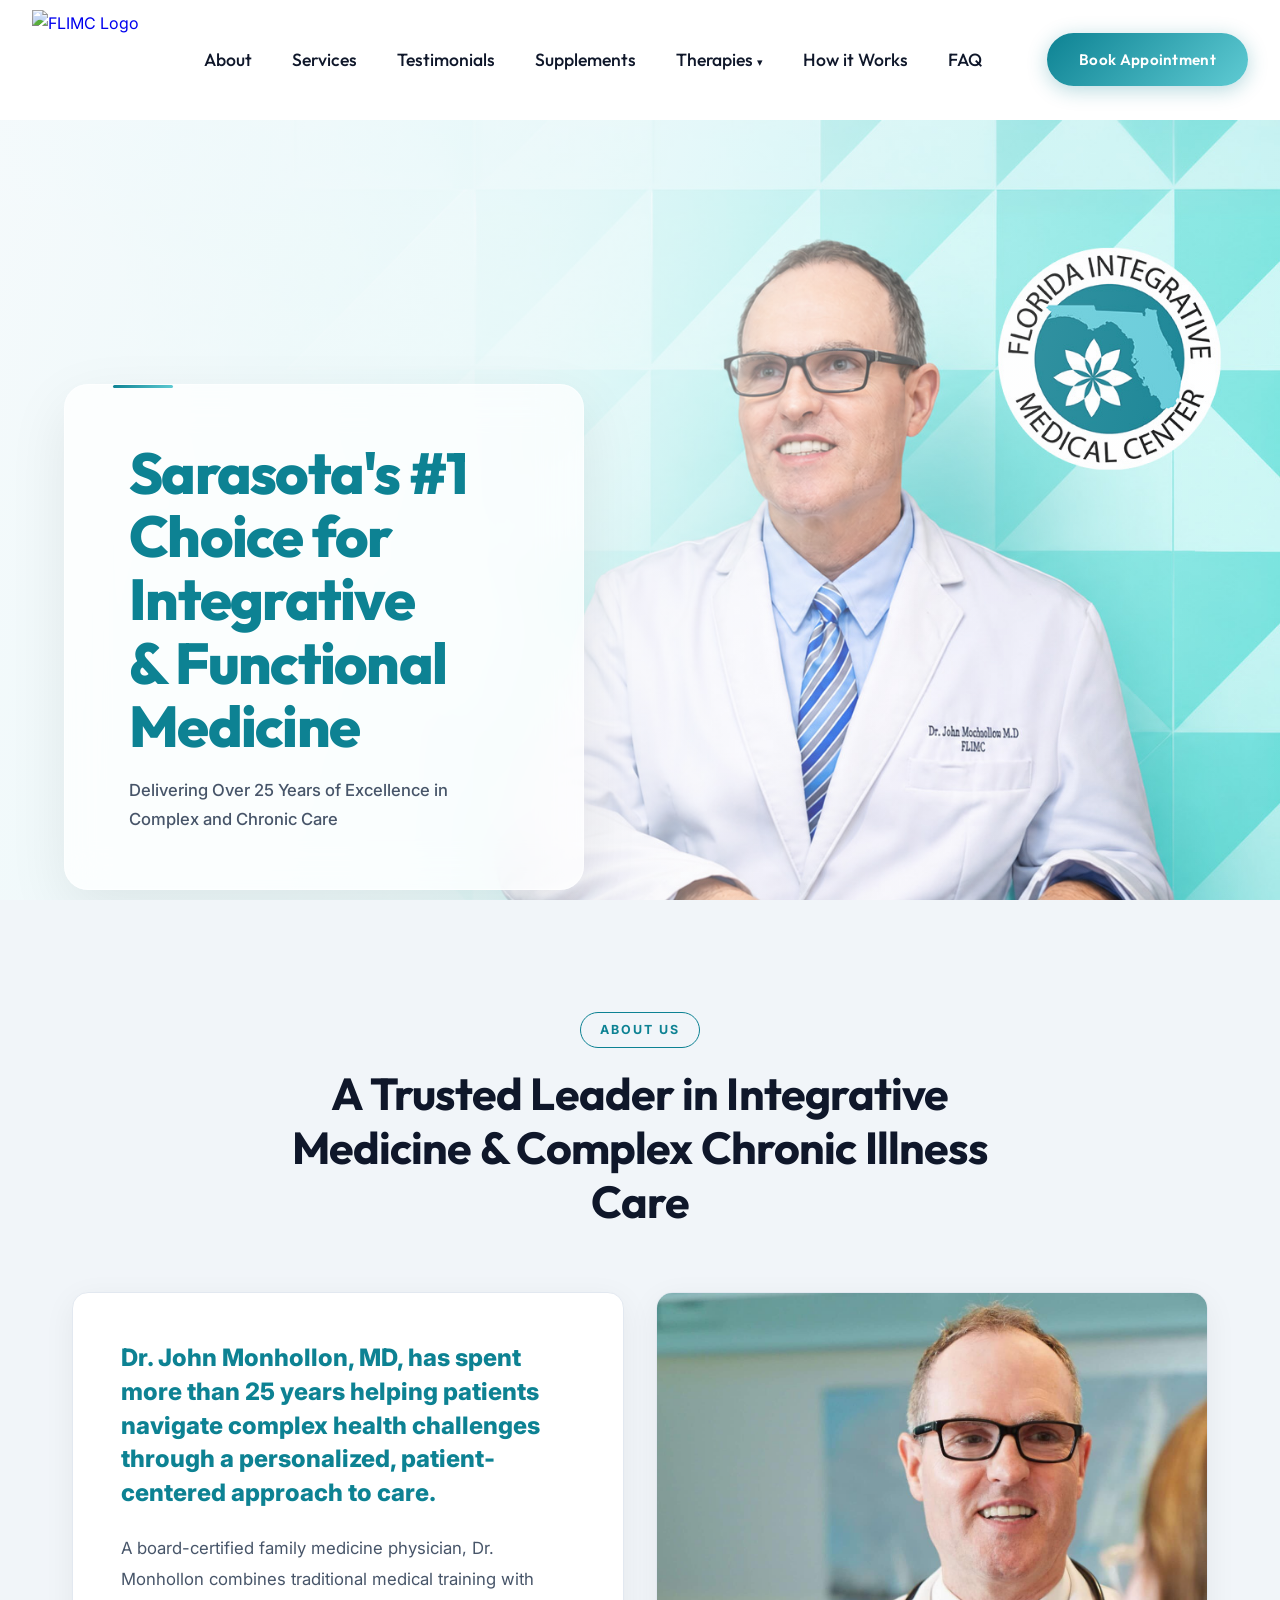
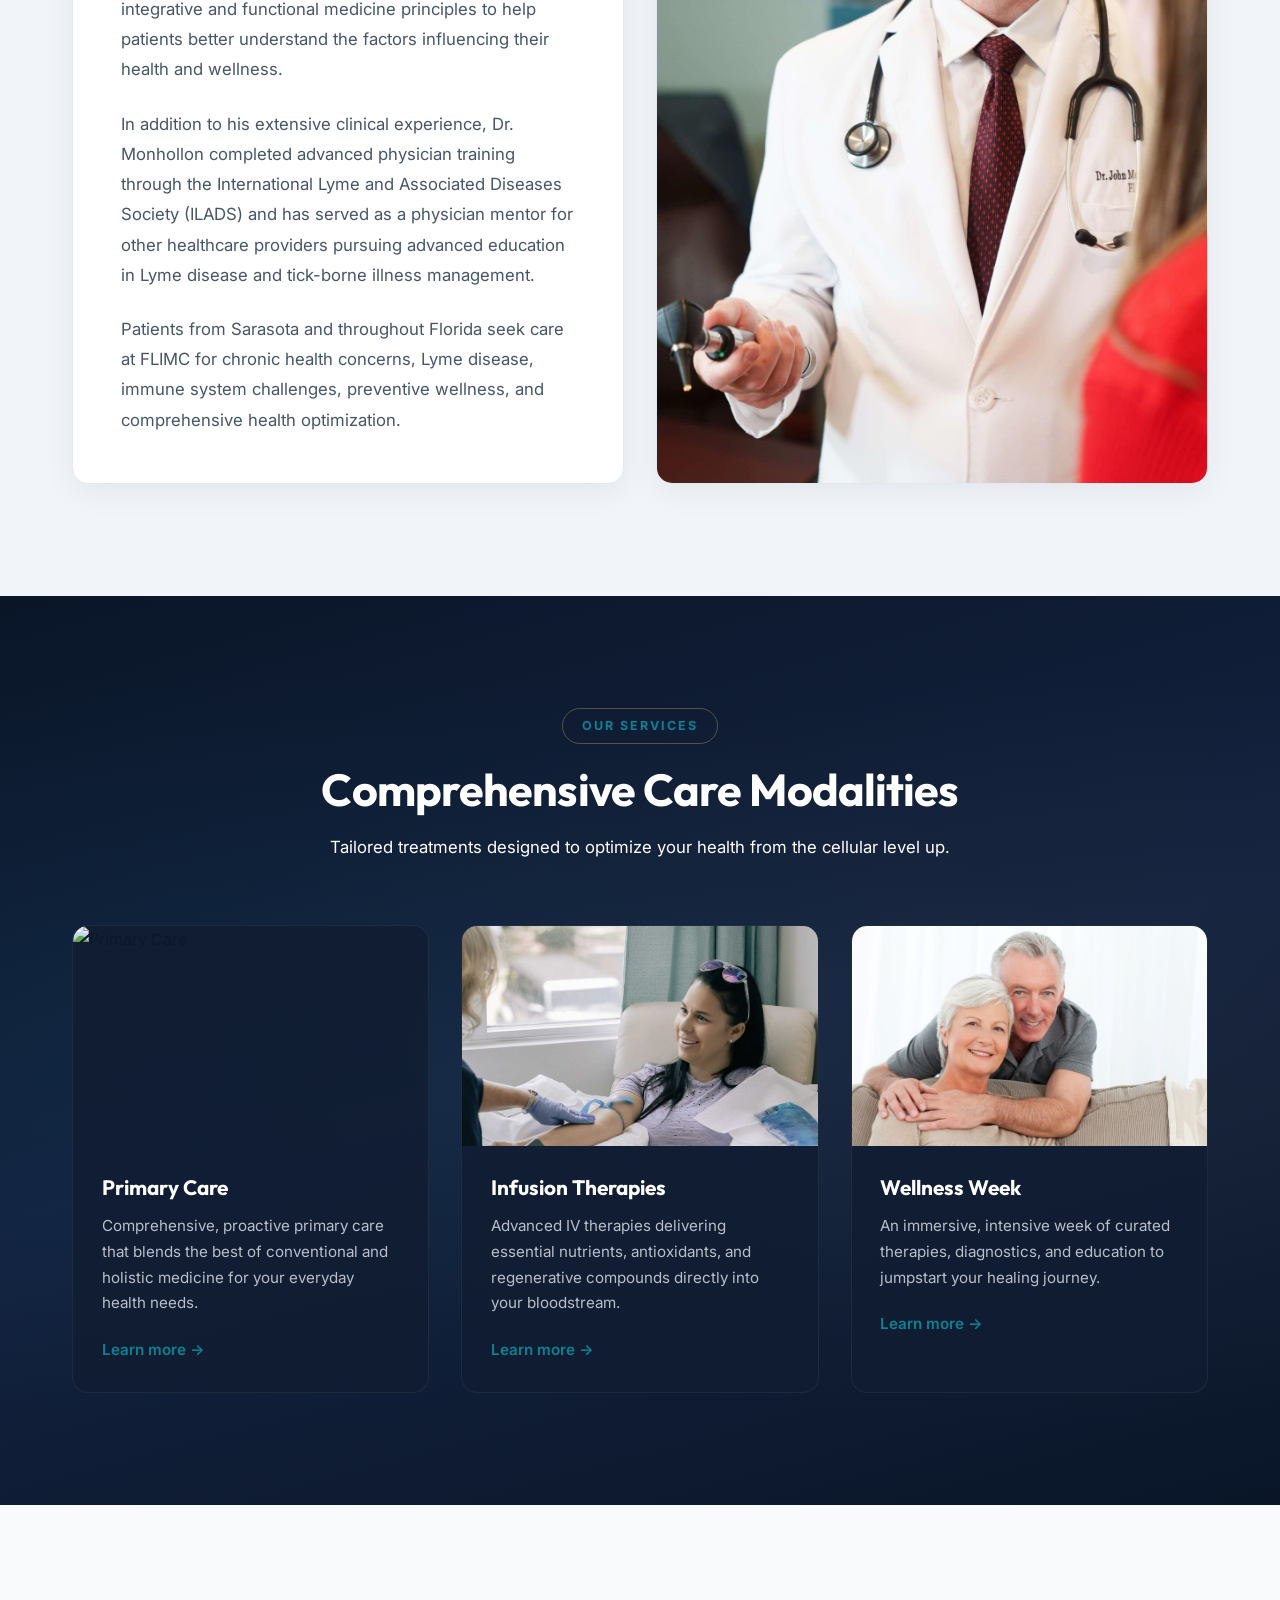
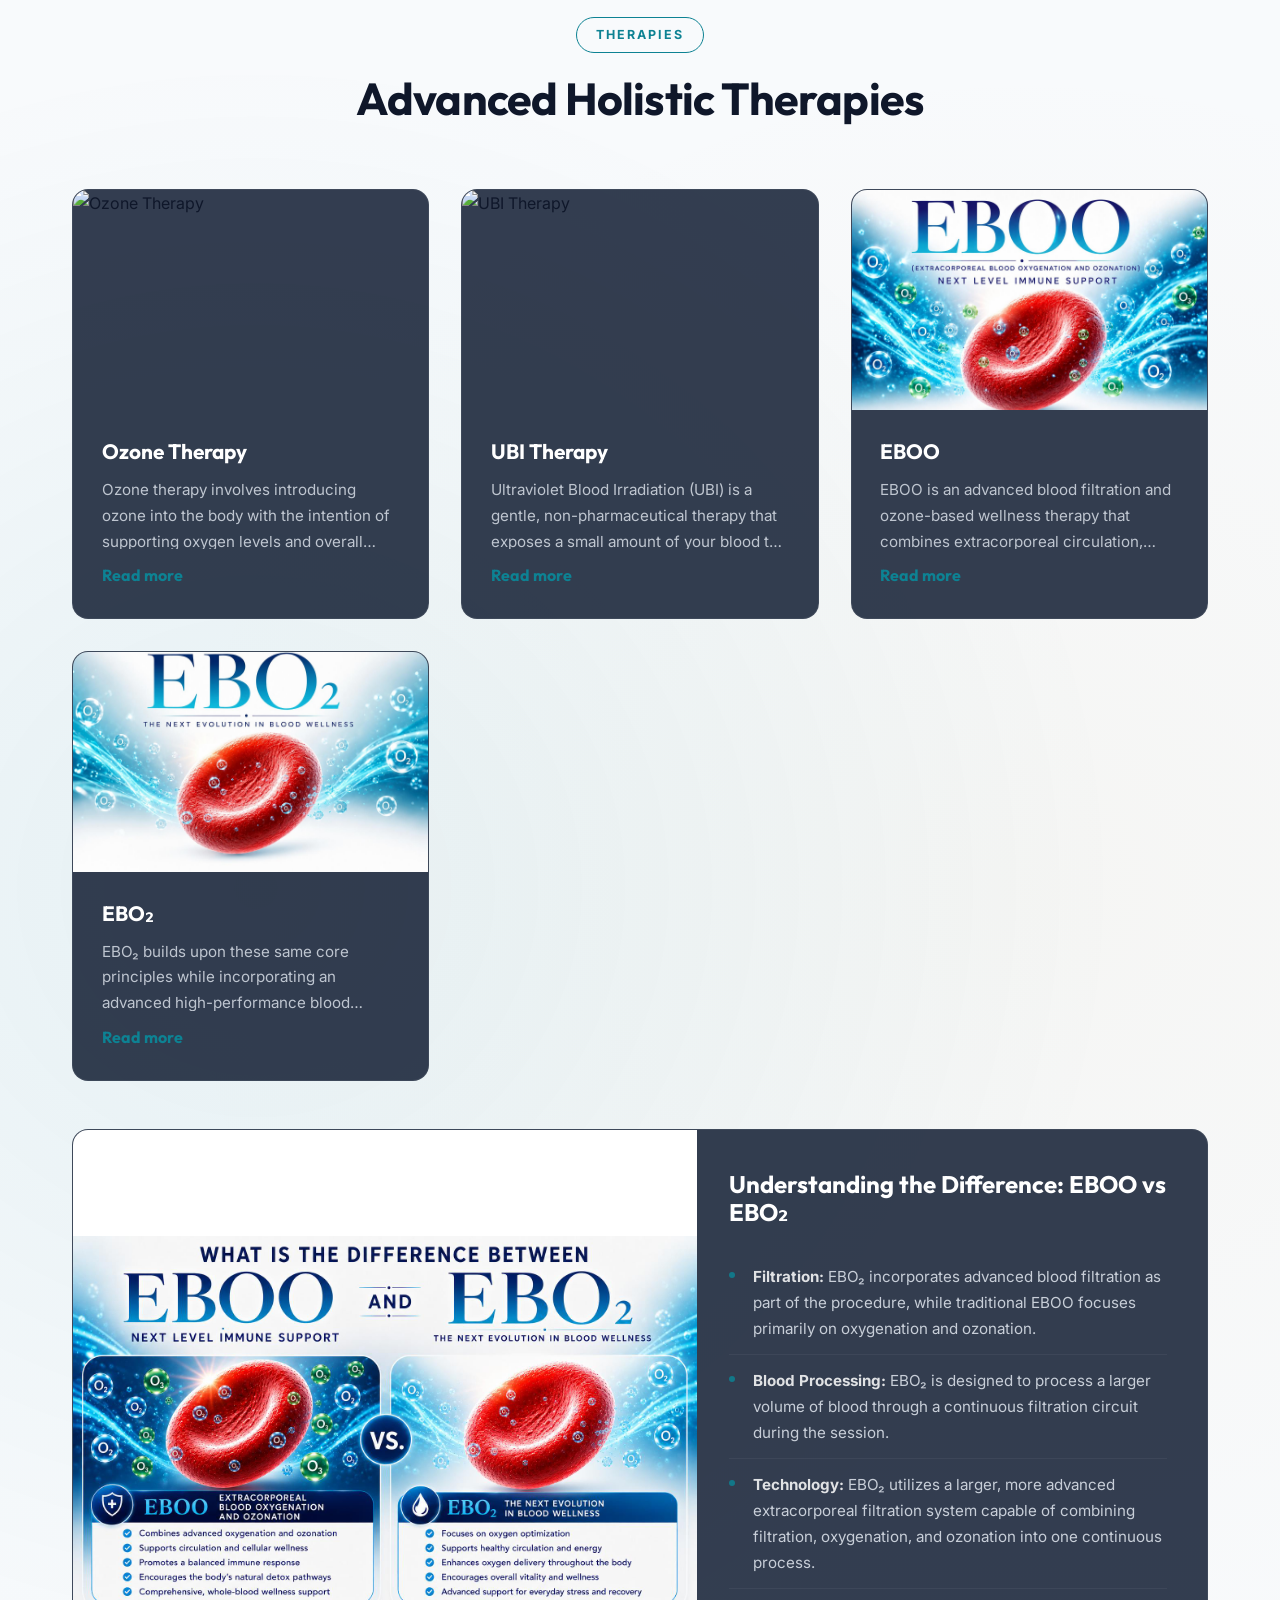
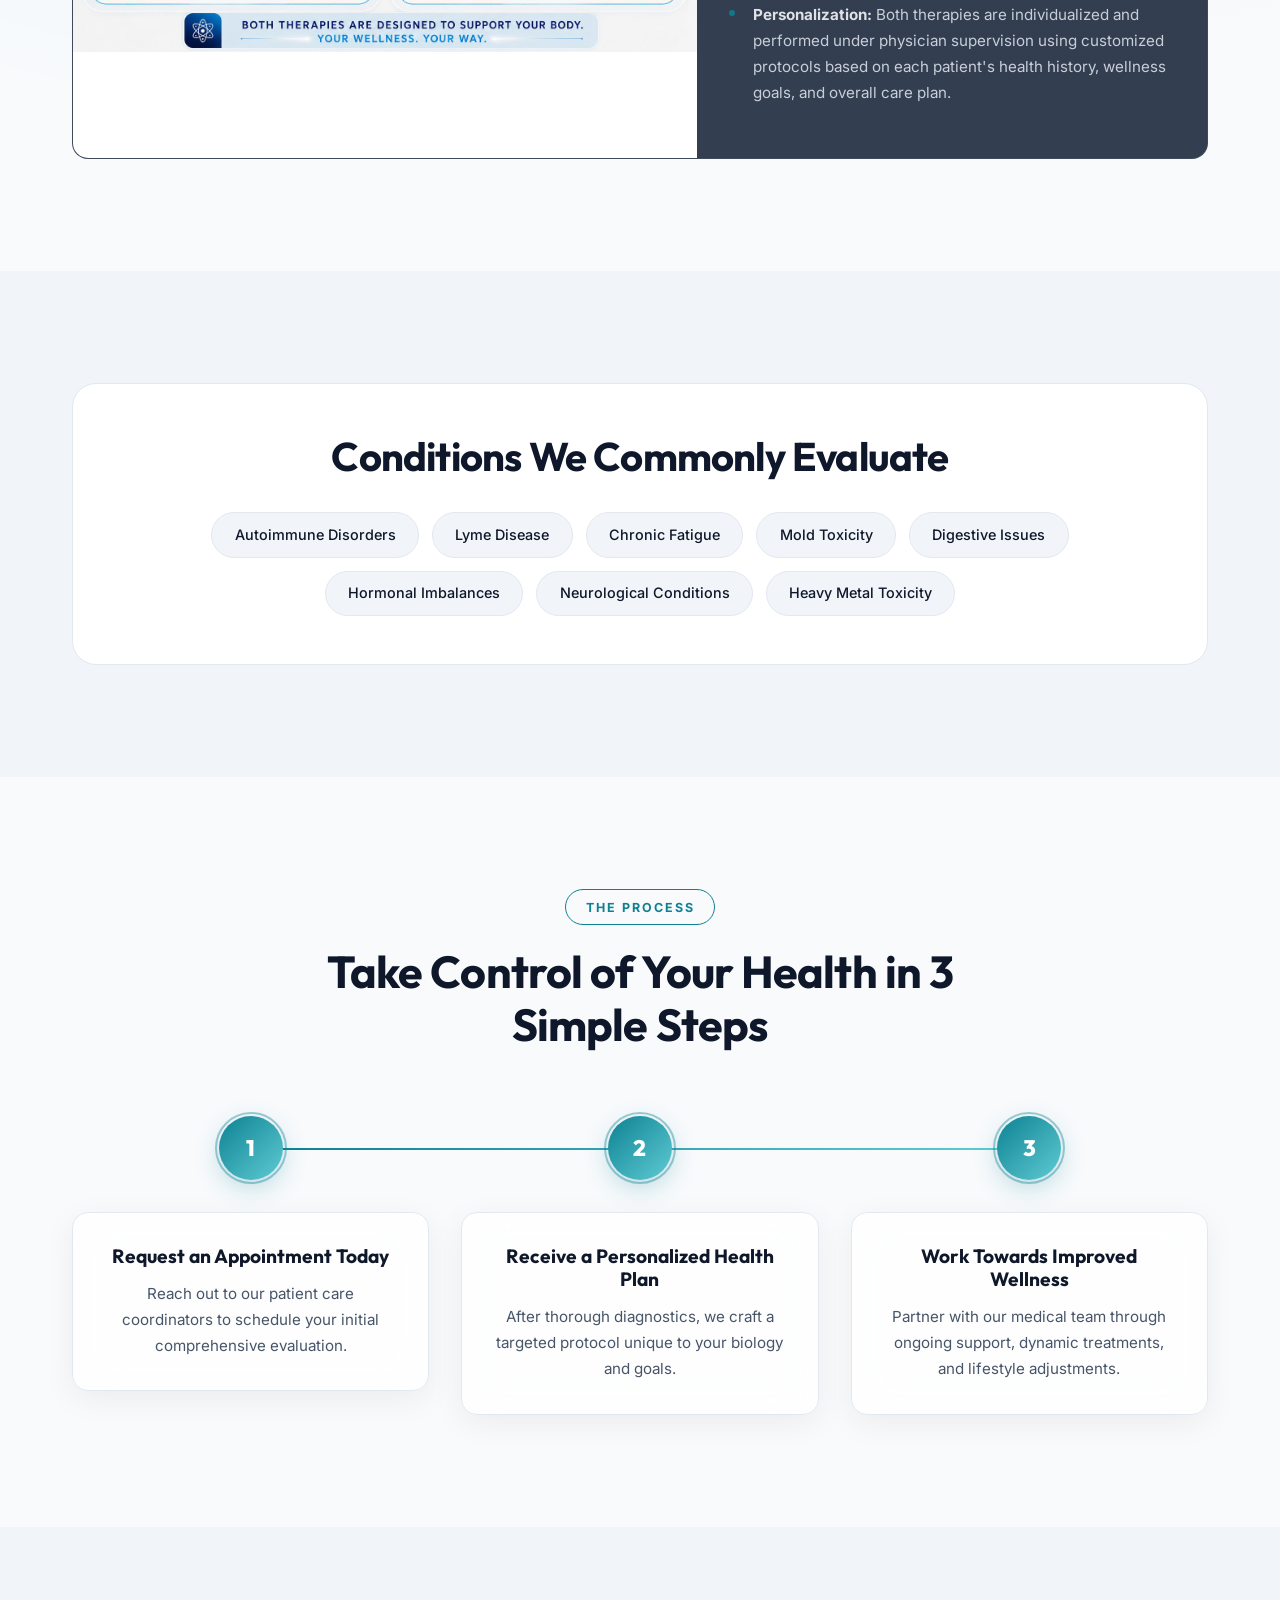
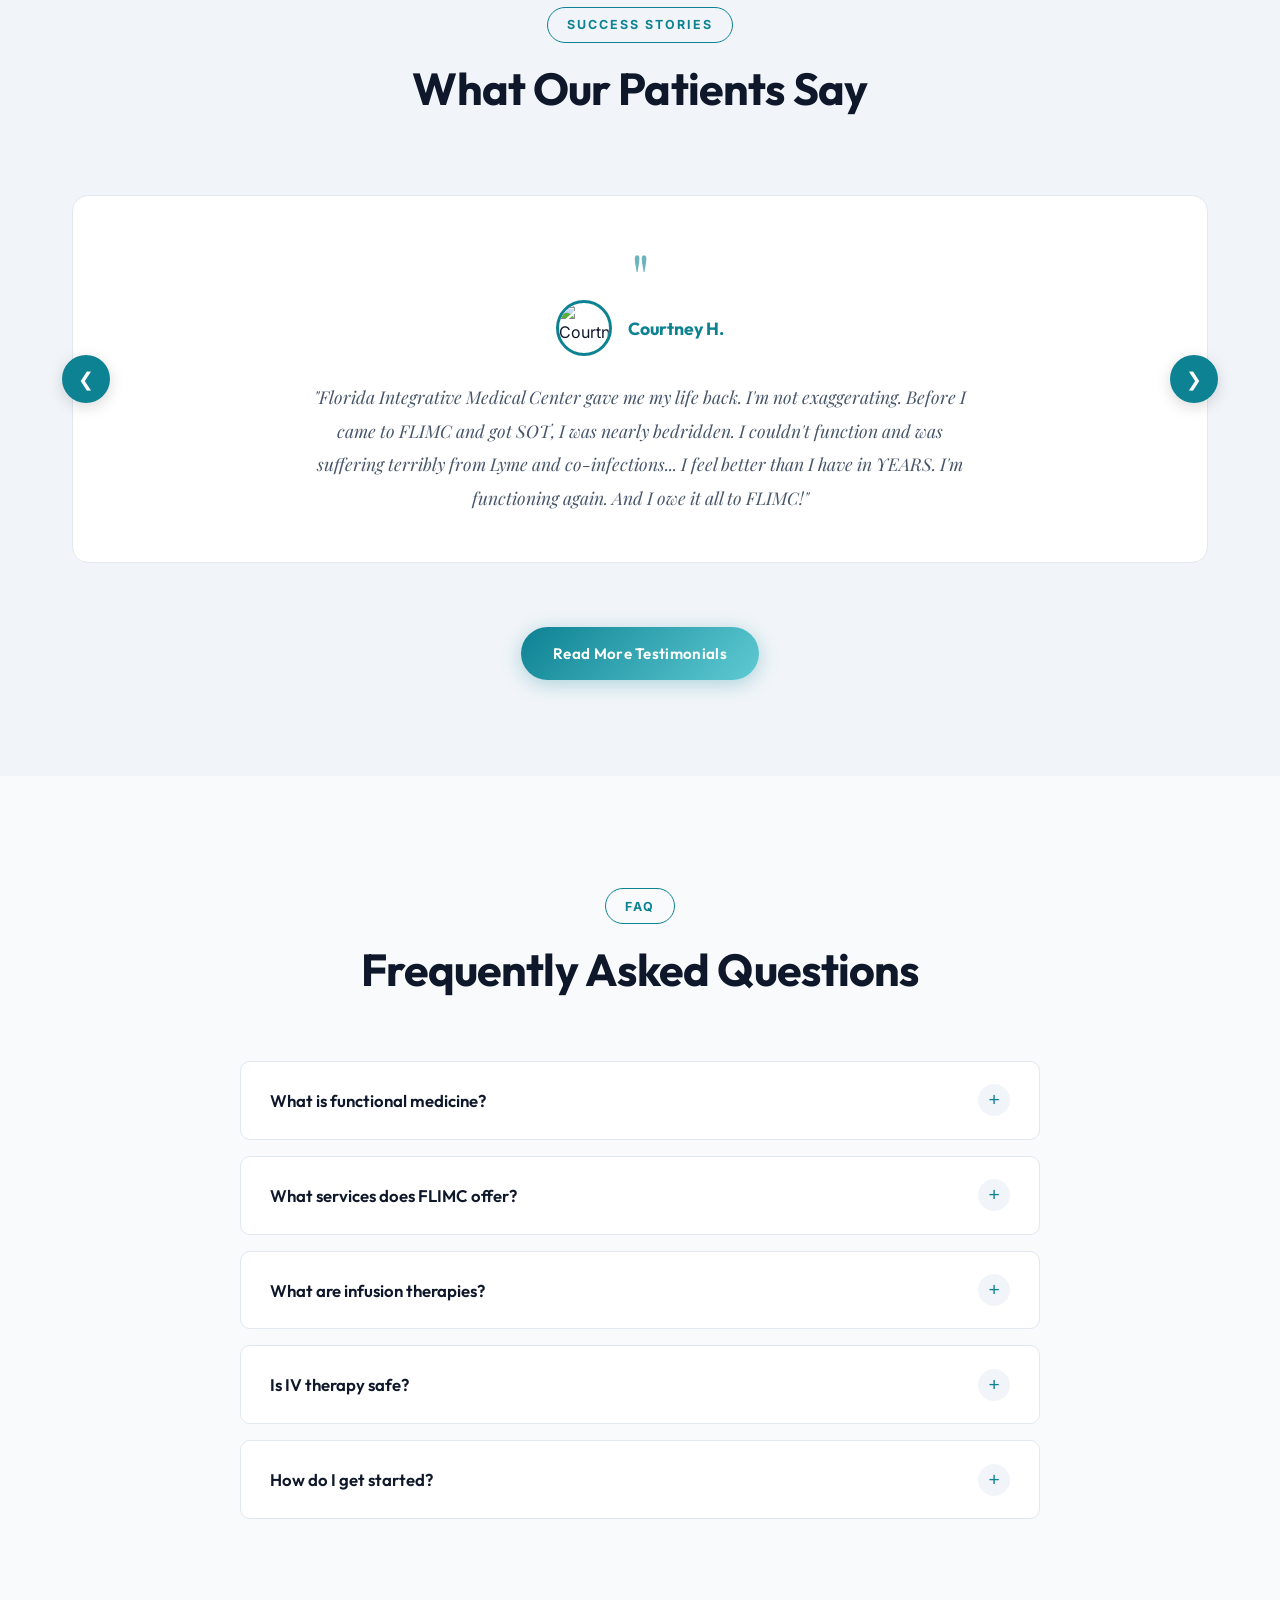
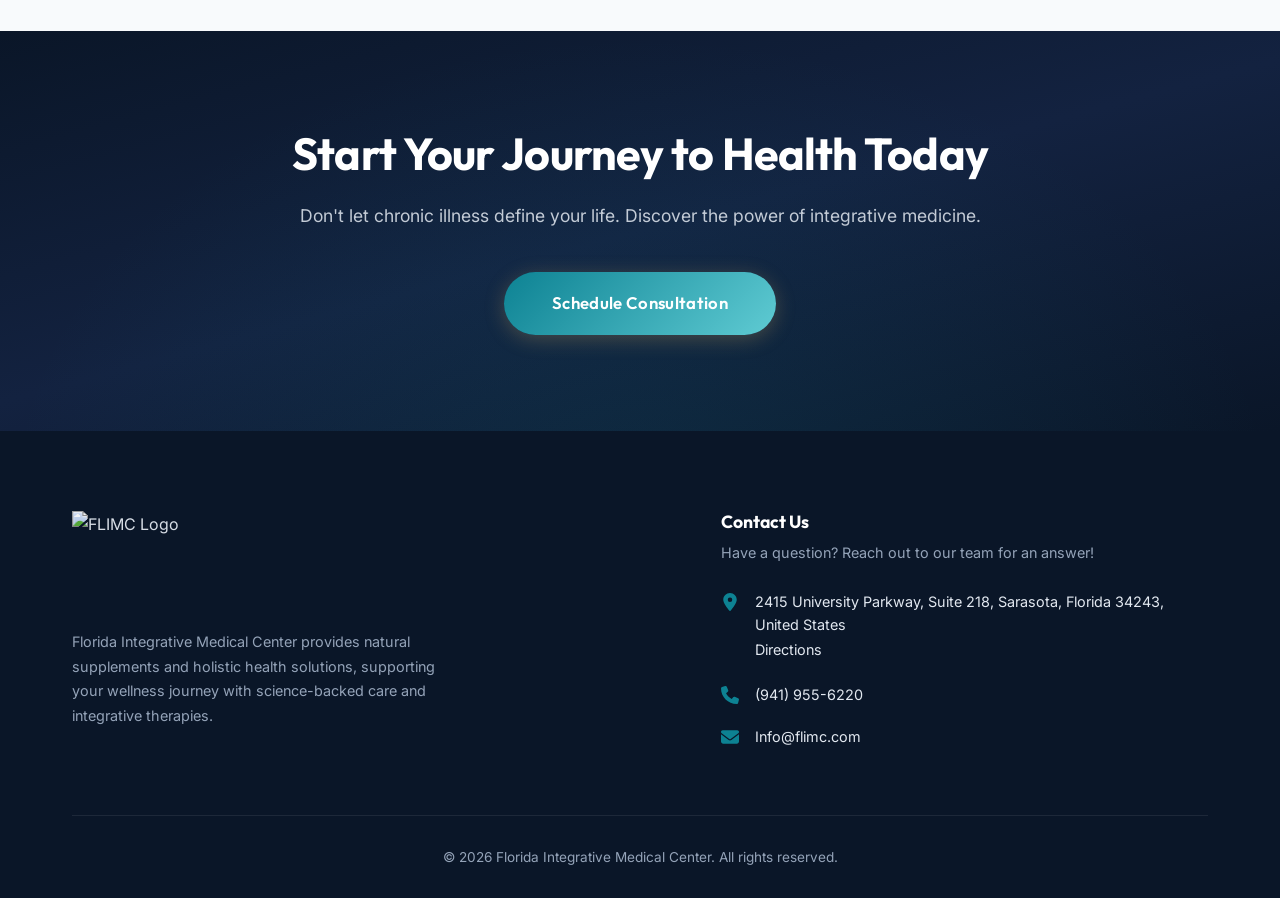
==== commit 9c70da55: "upd" ====
--- a/index.html
+++ b/index.html
@@ -516,6 +516,5 @@
 
     <!-- Custom JS -->
     <script src="script.js"></script>
-
 </body>
 </html>
--- a/style.css
+++ b/style.css
@@ -57,7 +57,7 @@
     margin: 0;
     padding: 0;
     box-sizing: border-box;
-}
+
 
 html {
     scroll-behavior: smooth;
@@ -745,7 +745,6 @@
     grid-template-columns: repeat(3, 1fr);
     gap: 2rem;
 }
-
 .service-card {
     background: var(--glass-bg-dark);
     border: 1px solid rgba(255, 255, 255, 0.06);
@@ -840,14 +839,7 @@
 }
 
 /* EBOO vs EBO₂ Comparison */
-.service-image[alt="UBI Therapy"],
-.service-image[alt="EBOO"],
-.service-image[alt="EBO₂"] {
-    height: 220px;
-    object-position: center 20px;
-    object-fit: contain;
-    background: #ffffff;
-}
+/* Therapy image specific styling removed to allow default object-fit: cover */
 
 .therapies-diff {
     display: flex;
@@ -1398,6 +1390,7 @@
 
     .mobile-menu-toggle {
         display: flex;
+        right: 1.25rem;
     }
 
     .services-grid {
@@ -1483,12 +1476,7 @@
         padding: 0 1.5rem 1.5rem;
     }
 
-    .service-image[alt="UBI Therapy"],
-    .service-image[alt="EBOO"],
-    .service-image[alt="EBO₂"] {
-        height: auto;
-        object-fit: contain;
-    }
+    /* Therapy image specific styling removed */
 
     .conditions-wrapper {
         padding: 2rem 1.5rem;
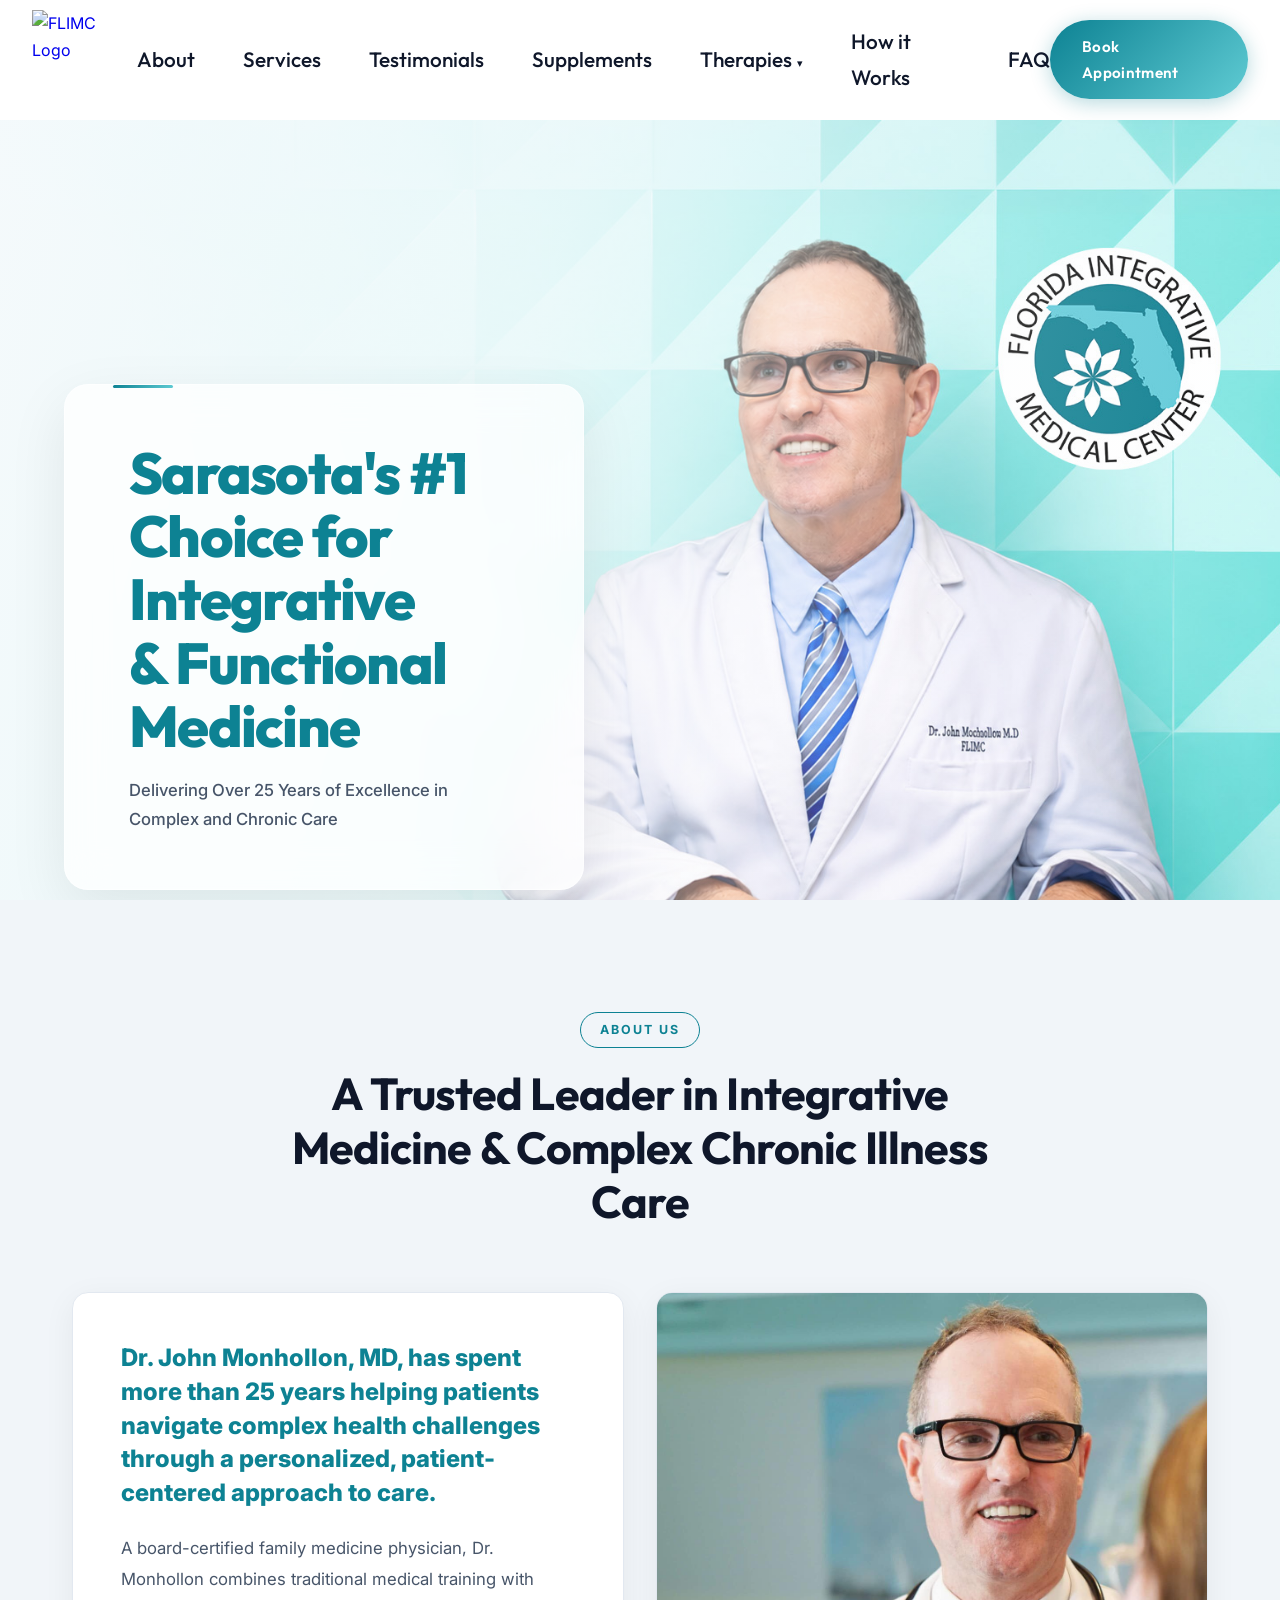
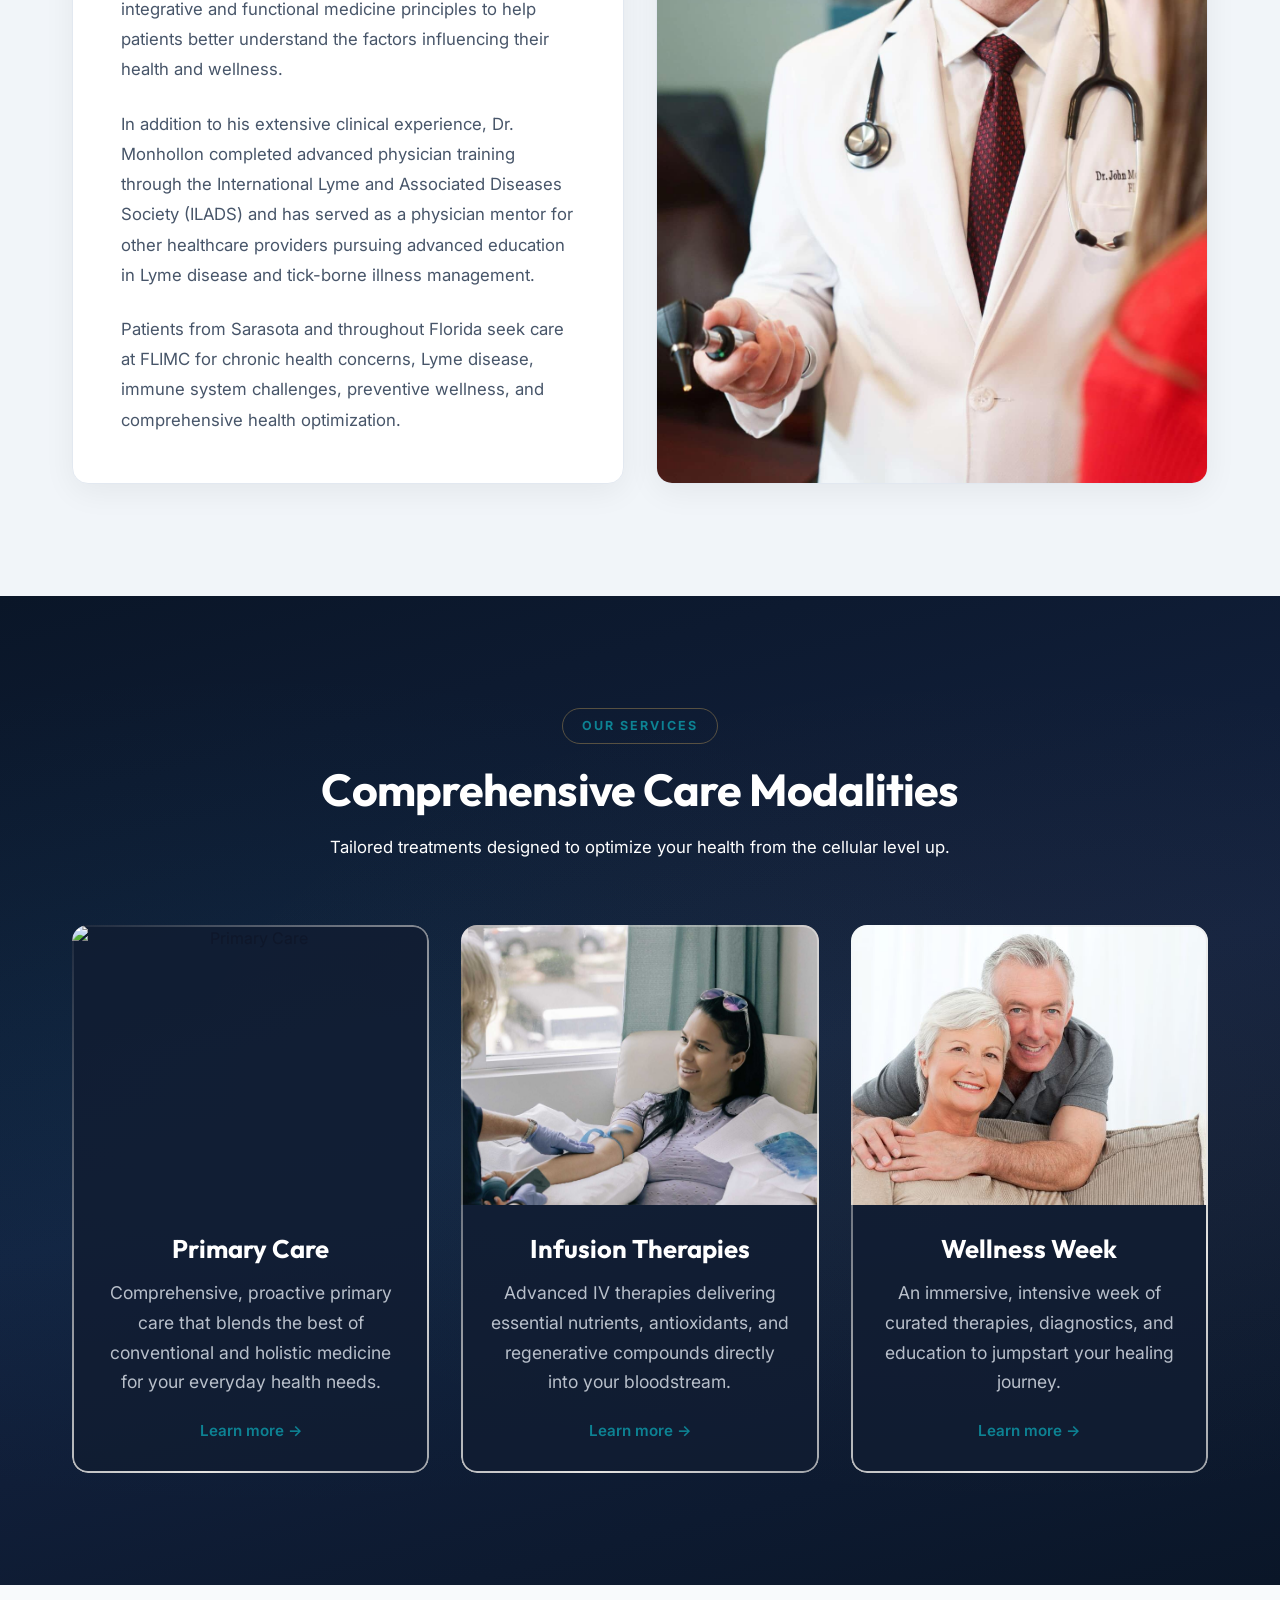
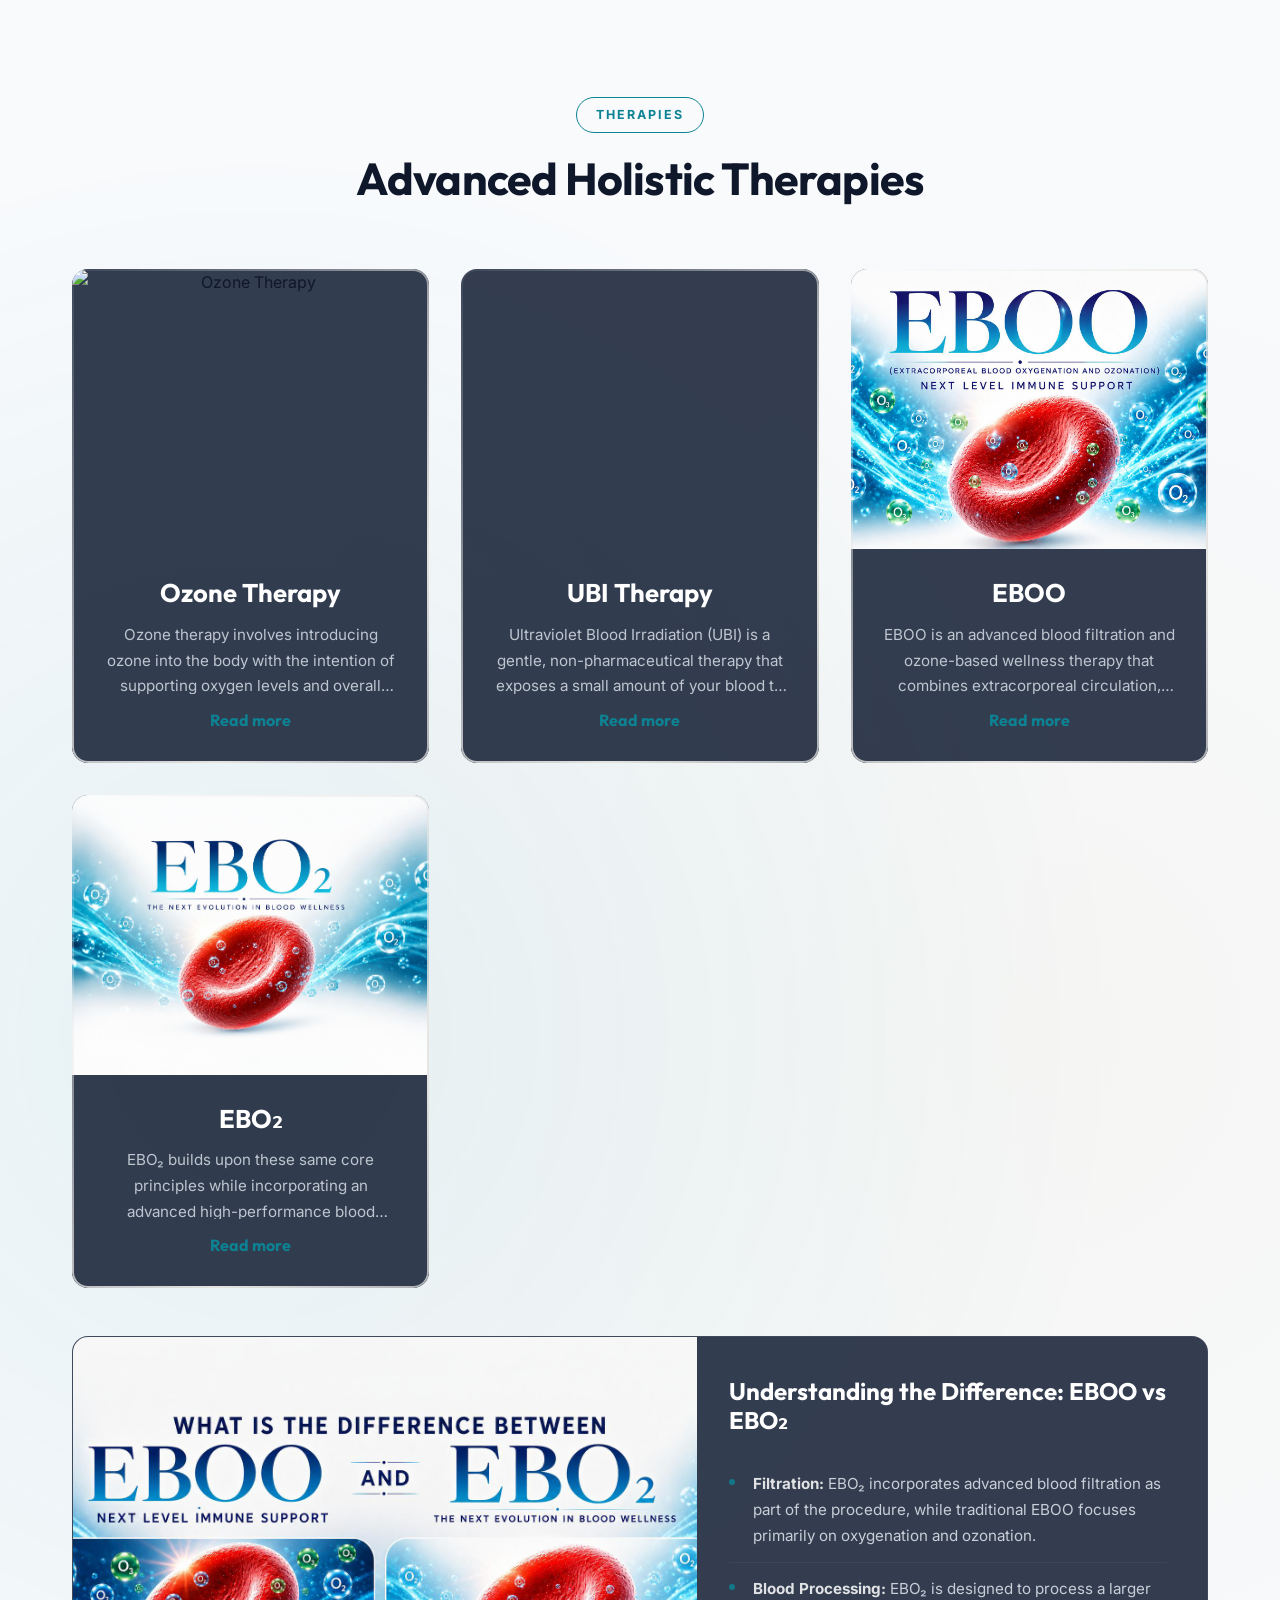
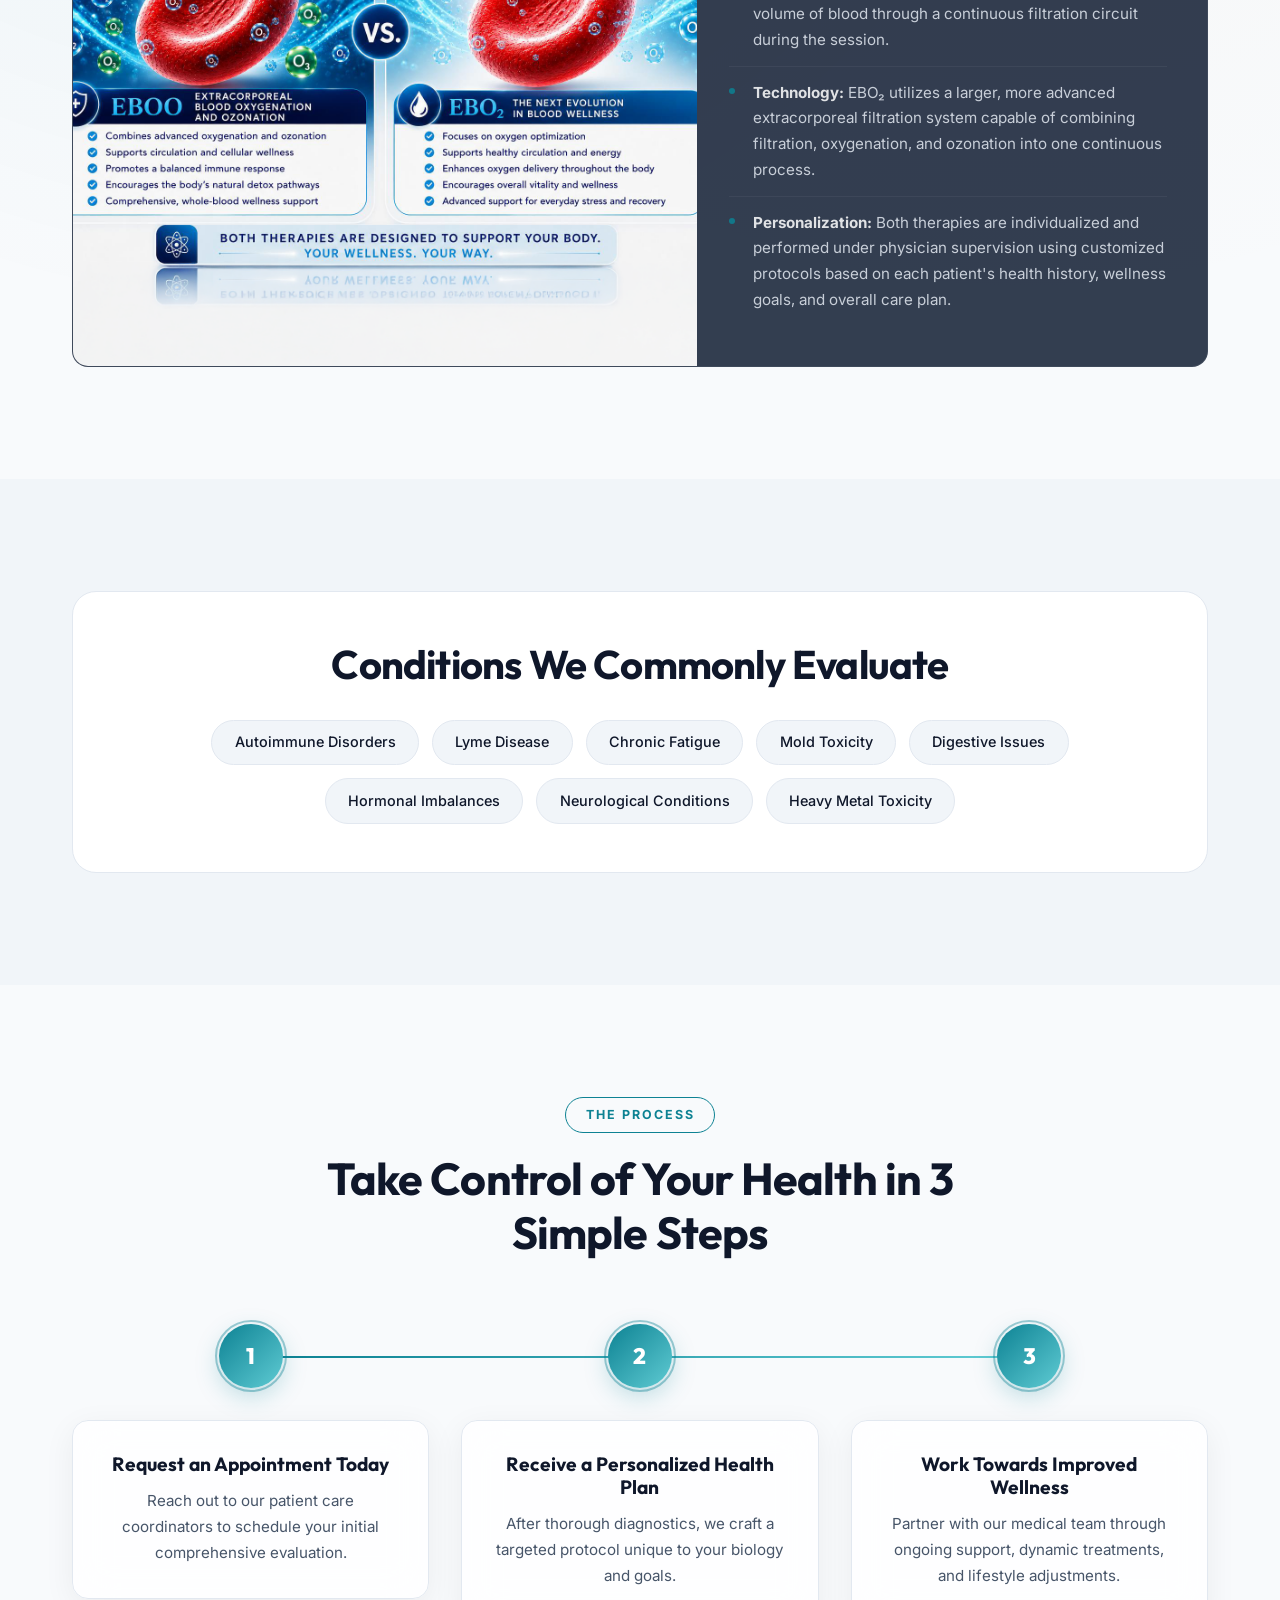
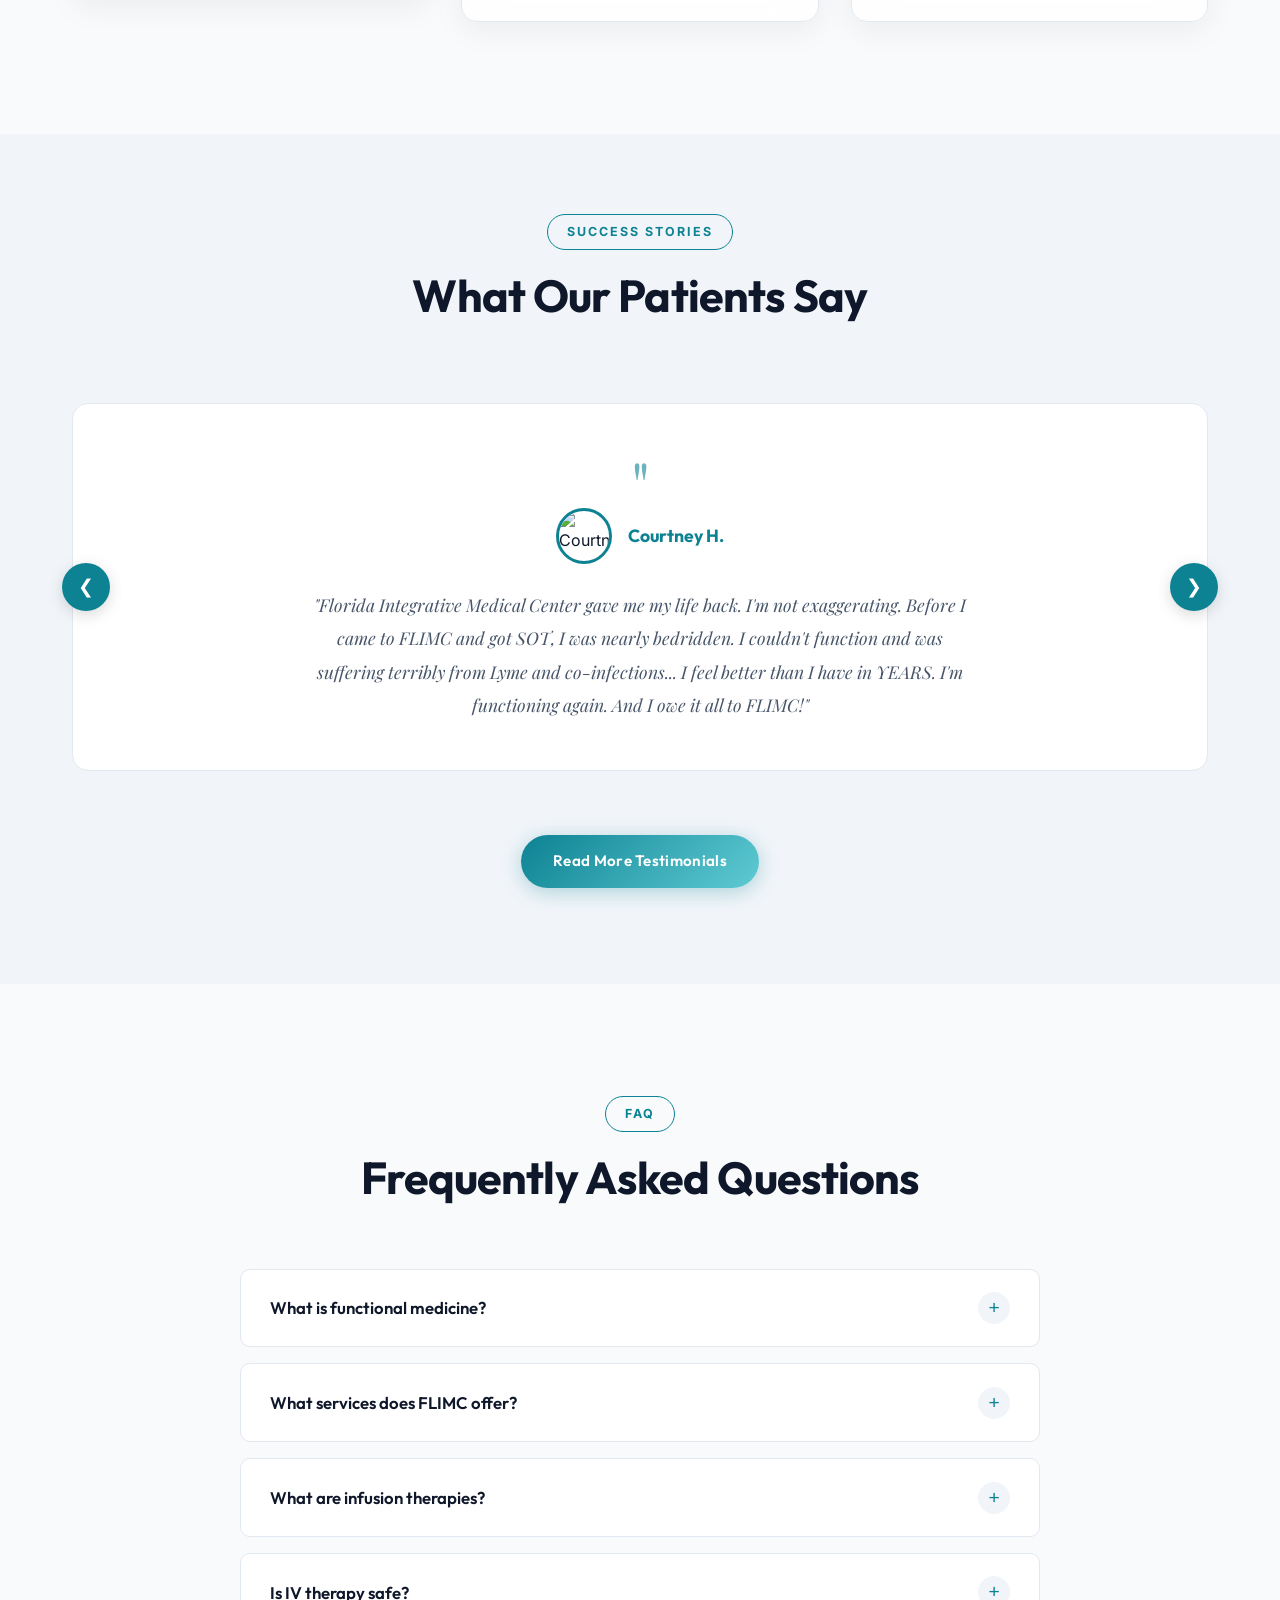
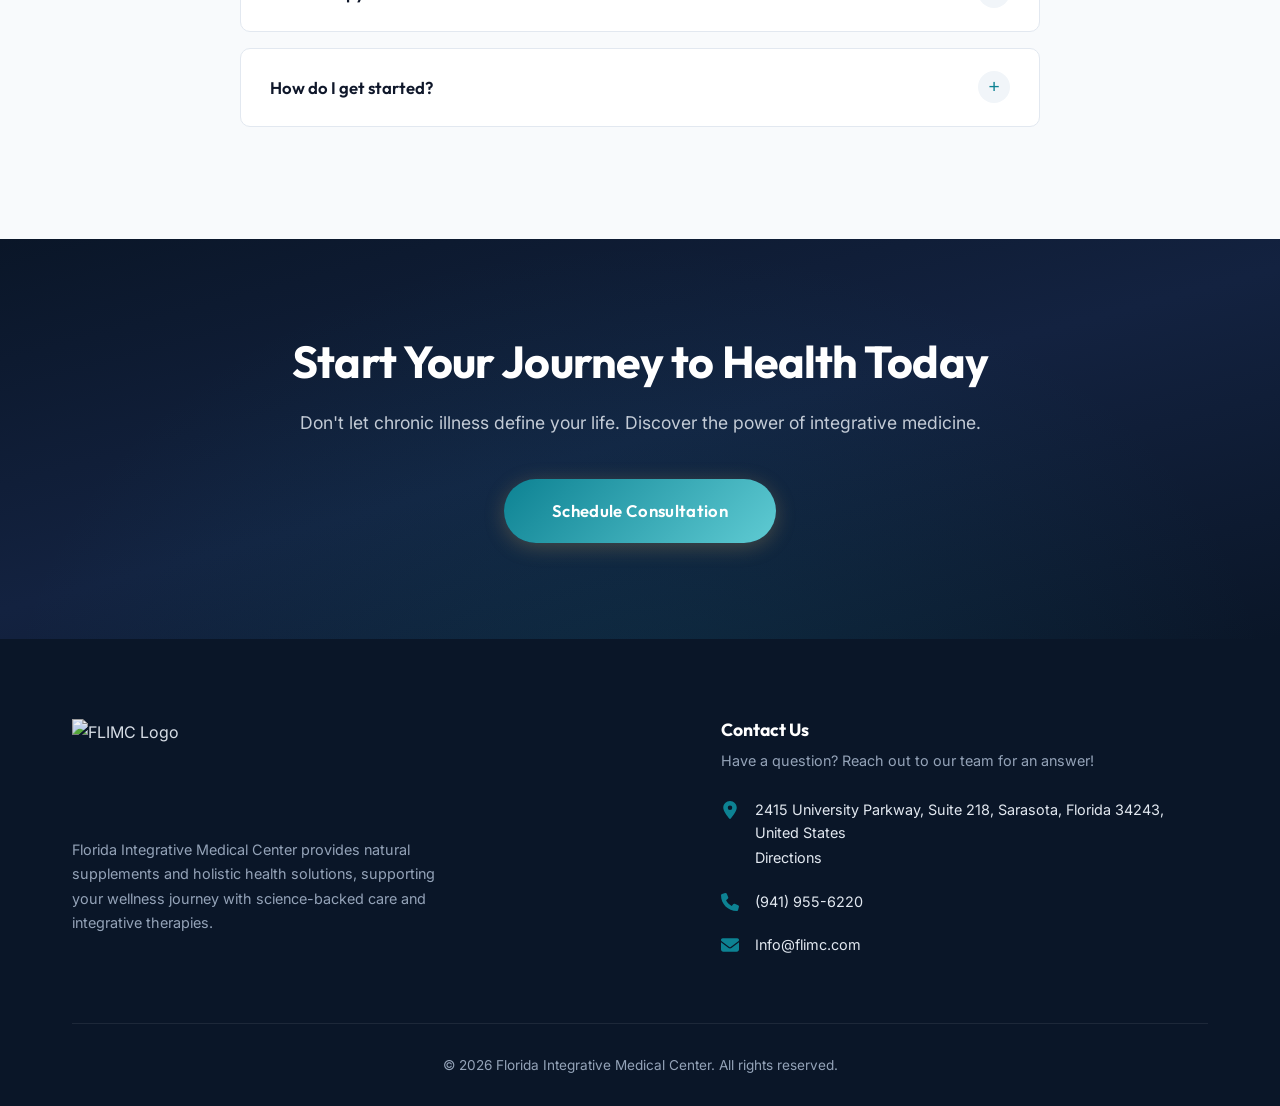
==== commit 9901bd25: "1" ====
--- a/index.html
+++ b/index.html
@@ -187,7 +187,7 @@
                 </div>
 
                 <div class="service-card scroll-fade-up delay-2" style="background: var(--glass-bg-dark);">
-                    <img src="EBOO.jpeg" alt="EBOO" class="service-image">
+                    <img src="EBOO%201.png" alt="EBOO" class="service-image">
                     <div class="service-card-content">
                         <h3>EBOO</h3>
                         <div class="card-text-wrapper" style="padding: 0;">
@@ -200,7 +200,7 @@
                 </div>
 
                 <div class="service-card scroll-fade-up delay-3" style="background: var(--glass-bg-dark);">
-                    <img src="EBO2.jpeg" alt="EBO₂" class="service-image">
+                    <img src="Ebo2.png" alt="EBO₂" class="service-image">
                     <div class="service-card-content">
                         <h3>EBO₂</h3>
                         <div class="card-text-wrapper" style="padding: 0;">
@@ -215,7 +215,7 @@
             </div>
 
             <div class="therapies-diff scroll-fade-up" style="margin-top: 3rem;">
-                <img src="diff.jpeg" alt="Therapy Comparison" class="diff-image">
+                <img src="Diff%202.png" alt="Therapy Comparison" class="diff-image">
                 <div class="diff-content">
                     <h3>Understanding the Difference: EBOO vs EBO₂</h3>
                     <ul>
--- a/style.css
+++ b/style.css
@@ -283,7 +283,7 @@
 .nav-links {
     display: flex;
     align-items: center;
-    gap: 2.5rem;
+    gap: 3rem;
 }
 
 .nav-links a {
@@ -291,7 +291,7 @@
     text-decoration: none;
     font-family: var(--font-heading);
     font-weight: 500;
-    font-size: 1.1rem;
+    font-size: 1.3rem;
     position: relative;
     padding: 0.3rem 0;
     transition: var(--transition-fast);
@@ -367,7 +367,7 @@
     display: block;
     padding: 0.8rem 1.5rem;
     color: var(--text-secondary) !important;
-    font-size: 1rem !important;
+    font-size: 1.15rem !important;
     font-weight: 400 !important;
     transition: var(--transition-fast);
 }
@@ -481,7 +481,7 @@
 .mobile-nav a {
     color: var(--text-primary);
     text-decoration: none;
-    font-size: 1.2rem;
+    font-size: 1.6rem;
     font-family: var(--font-heading);
     font-weight: 600;
     transition: var(--transition-fast);
@@ -512,10 +512,15 @@
 }
 
 .mobile-nav .dropdown > a {
-    font-size: 1.2rem;
+    font-size: 1.6rem;
     font-family: var(--font-heading);
     font-weight: 600;
     color: var(--text-primary);
+}
+
+.mobile-nav .dropdown-menu a {
+    font-size: 1.2rem !important;
+    padding: 0.8rem 1rem;
 }
 
 .mobile-nav .dropdown-menu {
@@ -744,25 +749,64 @@
     display: grid;
     grid-template-columns: repeat(3, 1fr);
     gap: 2rem;
+    align-items: start;
 }
 .service-card {
     background: var(--glass-bg-dark);
-    border: 1px solid rgba(255, 255, 255, 0.06);
     border-radius: var(--border-radius);
     overflow: hidden;
     transition: var(--transition-smooth);
     position: relative;
+    text-align: center;
+}
+
+.service-card::before {
+    content: "";
+    position: absolute;
+    inset: 0;
+    border-radius: var(--border-radius);
+    padding: 2px;
+    background: linear-gradient(135deg, 
+        rgba(255,255,255,0.05) 0%, 
+        #E5E4E2 25%, 
+        rgba(255,255,255,0.05) 50%, 
+        #E5E4E2 75%, 
+        rgba(255,255,255,0.05) 100%
+    );
+    background-size: 300% 300%;
+    -webkit-mask: linear-gradient(#fff 0 0) content-box, linear-gradient(#fff 0 0);
+    -webkit-mask-composite: xor;
+    mask-composite: exclude;
+    pointer-events: none;
+    animation: platinum-border 6s linear infinite;
+    z-index: 10;
+}
+
+@keyframes platinum-border {
+    0% { background-position: 0% 50%; }
+    50% { background-position: 100% 50%; }
+    100% { background-position: 0% 50%; }
 }
 
 .service-card:hover {
     transform: translateY(-8px);
-    border-color: rgba(13, 130, 147, 0.3);
     box-shadow: 0 25px 60px rgba(0, 0, 0, 0.3);
+}
+
+.service-card:hover::before {
+    background: linear-gradient(135deg, 
+        rgba(13, 130, 147, 0.2) 0%, 
+        #E5E4E2 25%, 
+        rgba(13, 130, 147, 0.8) 50%, 
+        #E5E4E2 75%, 
+        rgba(13, 130, 147, 0.2) 100%
+    );
+    background-size: 300% 300%;
 }
 
 .service-image {
     width: 100%;
-    height: 220px;
+    height: 280px;
     object-fit: cover;
     background: transparent;
 }
@@ -773,14 +817,14 @@
 
 .service-card-content h3 {
     color: #fff;
-    font-size: 1.3rem;
+    font-size: 1.6rem;
     margin-bottom: 0.8rem;
     font-weight: 700;
 }
 
 .service-card-content p {
     color: var(--text-on-dark);
-    font-size: 0.95rem;
+    font-size: 1.1rem;
     line-height: 1.7;
     margin-bottom: 1.2rem;
     opacity: 0.8;
@@ -838,8 +882,11 @@
     color: var(--brand-gold-light);
 }
 
-/* EBOO vs EBO₂ Comparison */
-/* Therapy image specific styling removed to allow default object-fit: cover */
+/* Zoom specific therapy images */
+.service-image[alt="UBI Therapy"] {
+    transform: scale(1.3);
+    transform-origin: center center;
+}
 
 .therapies-diff {
     display: flex;
@@ -855,9 +902,9 @@
 .diff-image {
     width: 55%;
     min-height: 350px;
-    object-fit: contain;
+    object-fit: cover;
     flex-shrink: 0;
-    background: #ffffff;
+    background: transparent;
 }
 
 .diff-content {
@@ -1426,12 +1473,12 @@
     }
 
     .hero {
-        min-height: 85vh;
+        min-height: 70vh;
         padding: 2rem 0;
     }
 
     .hero-bg {
-        background-position: 75% center;
+        background-position: center 10%;
     }
 
     .hero-content {
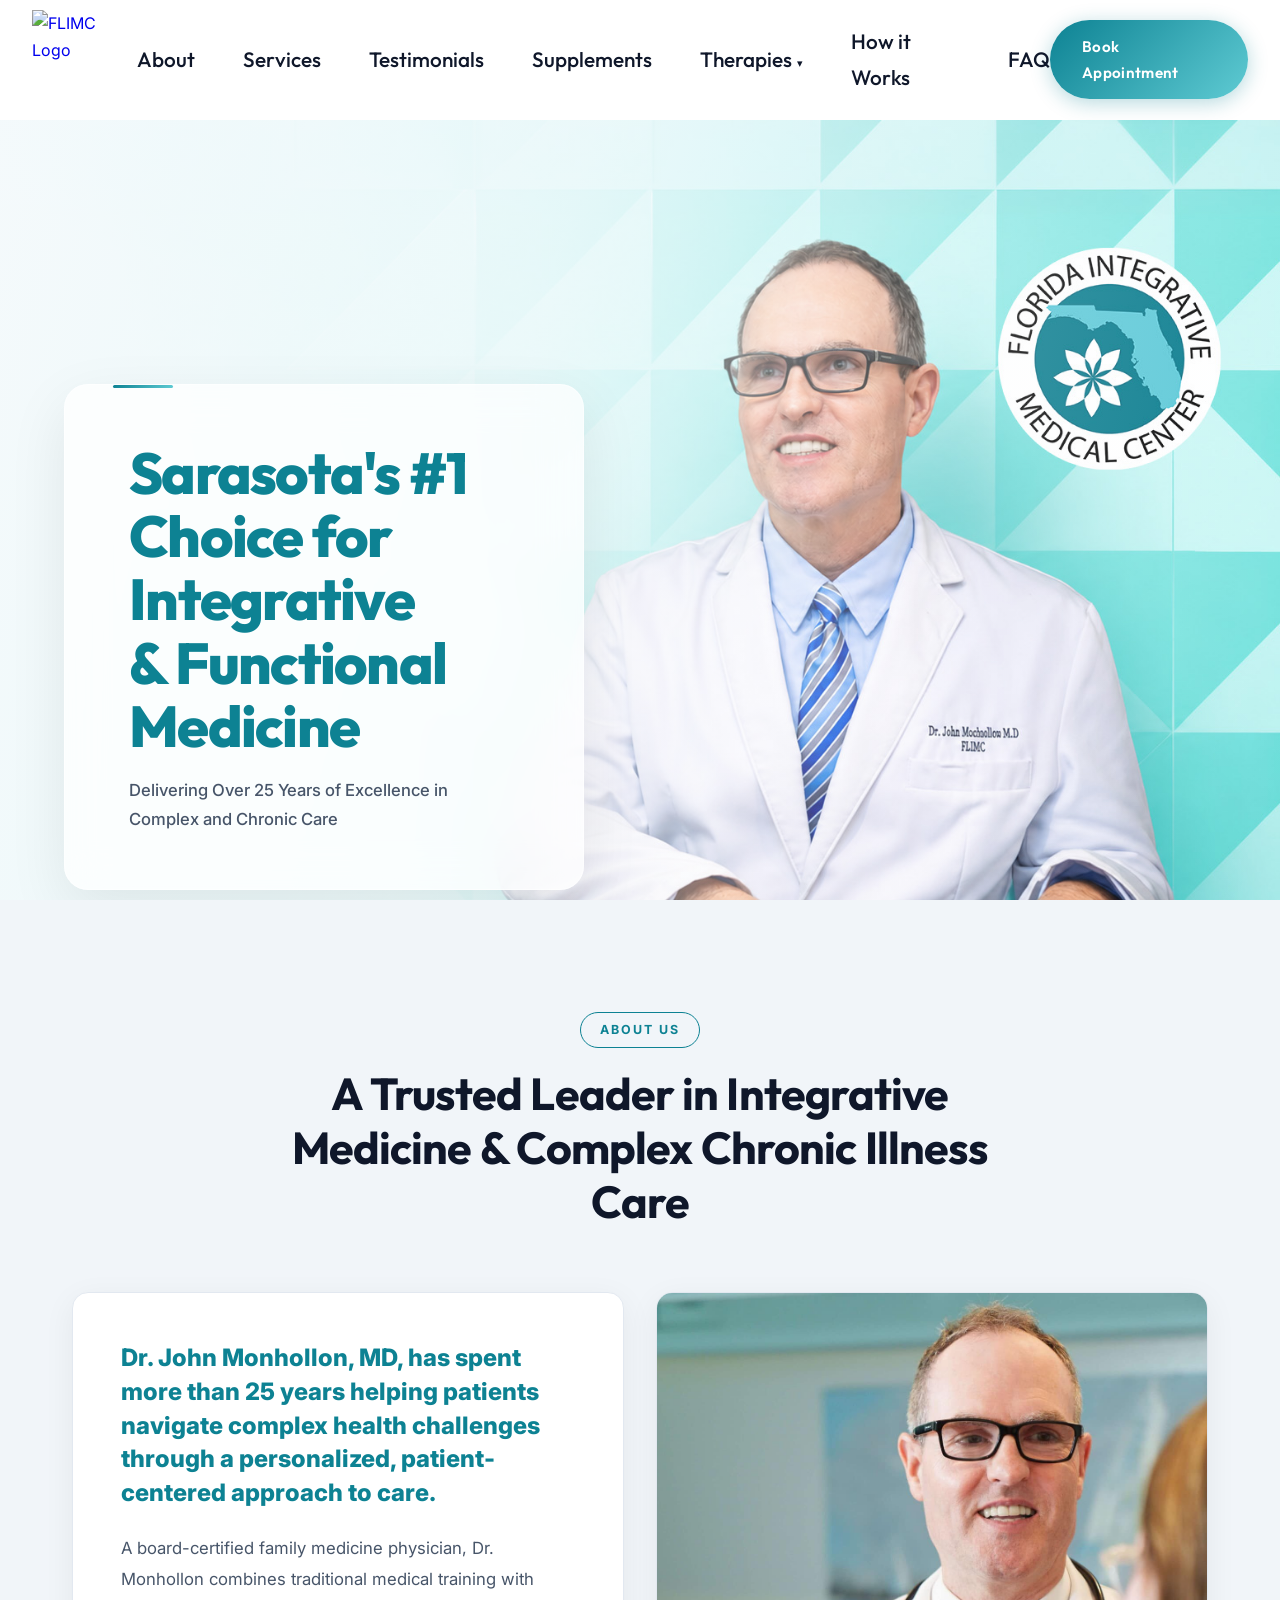
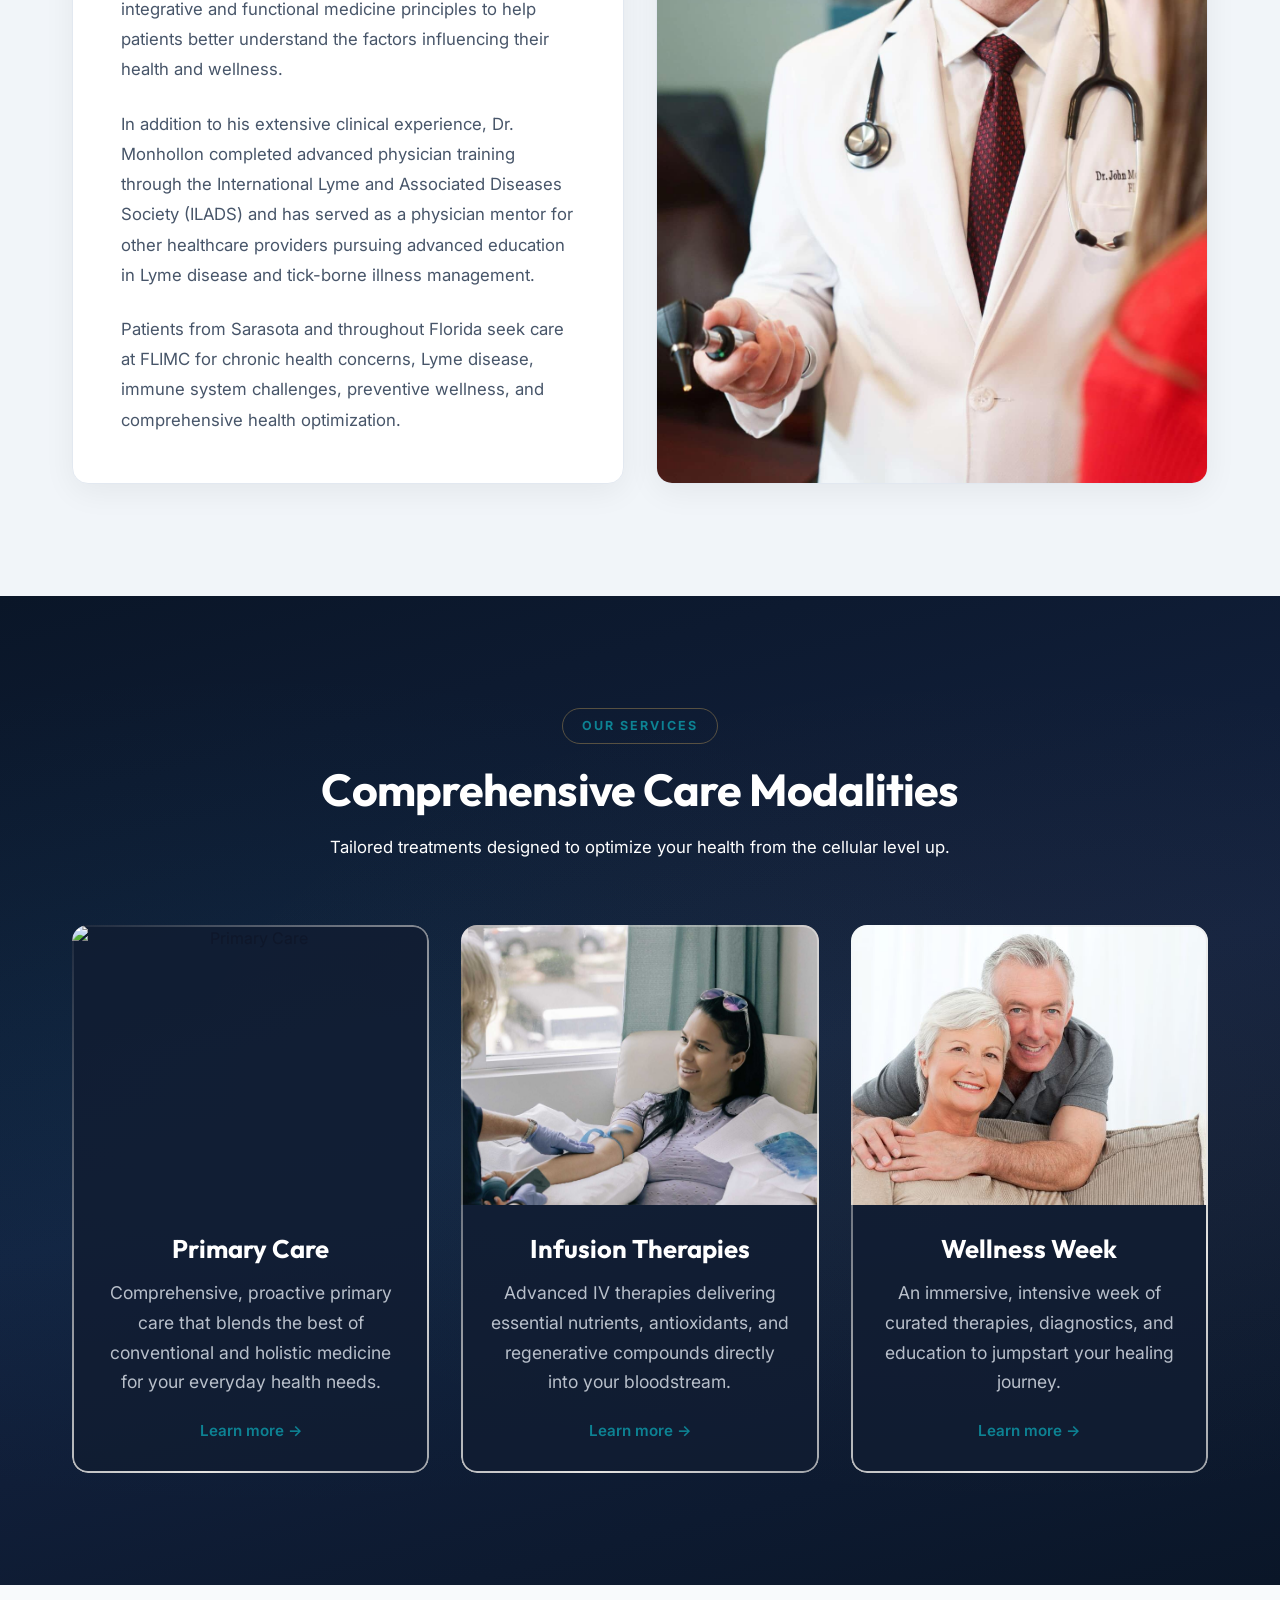
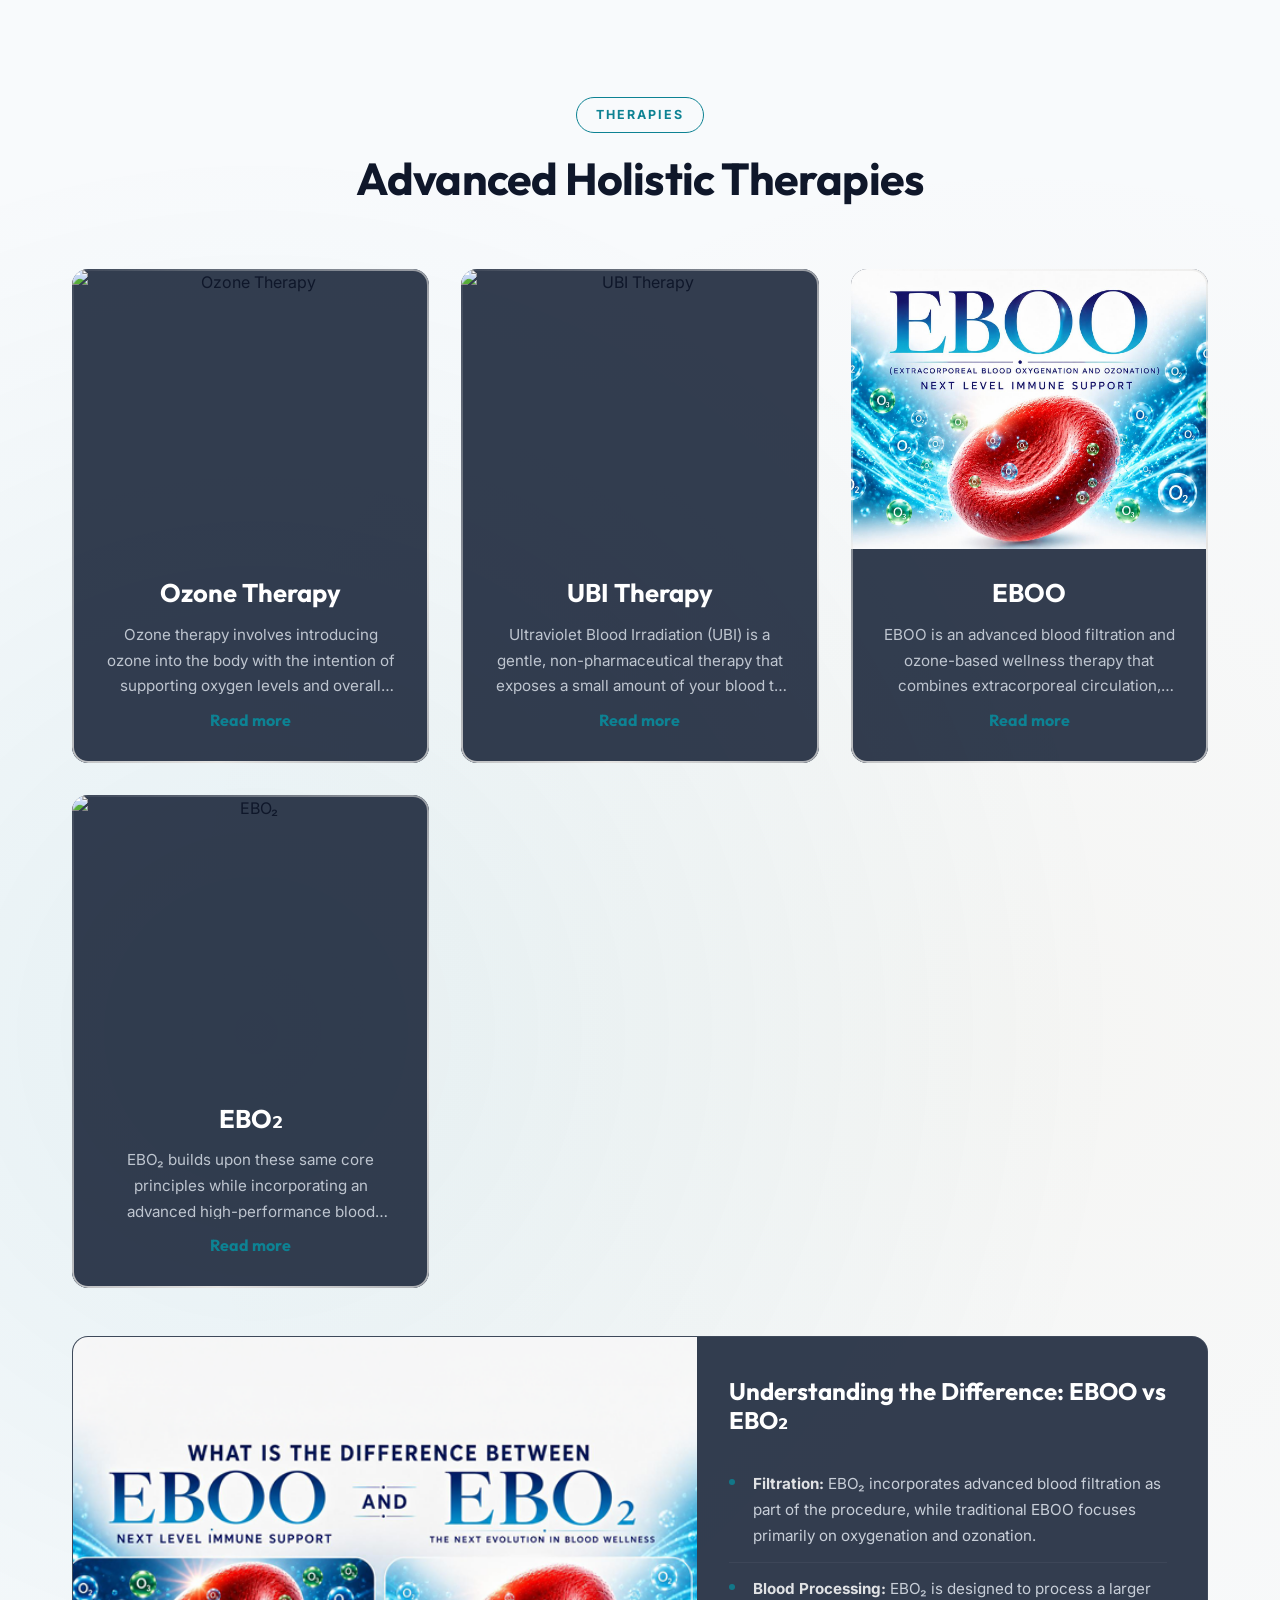
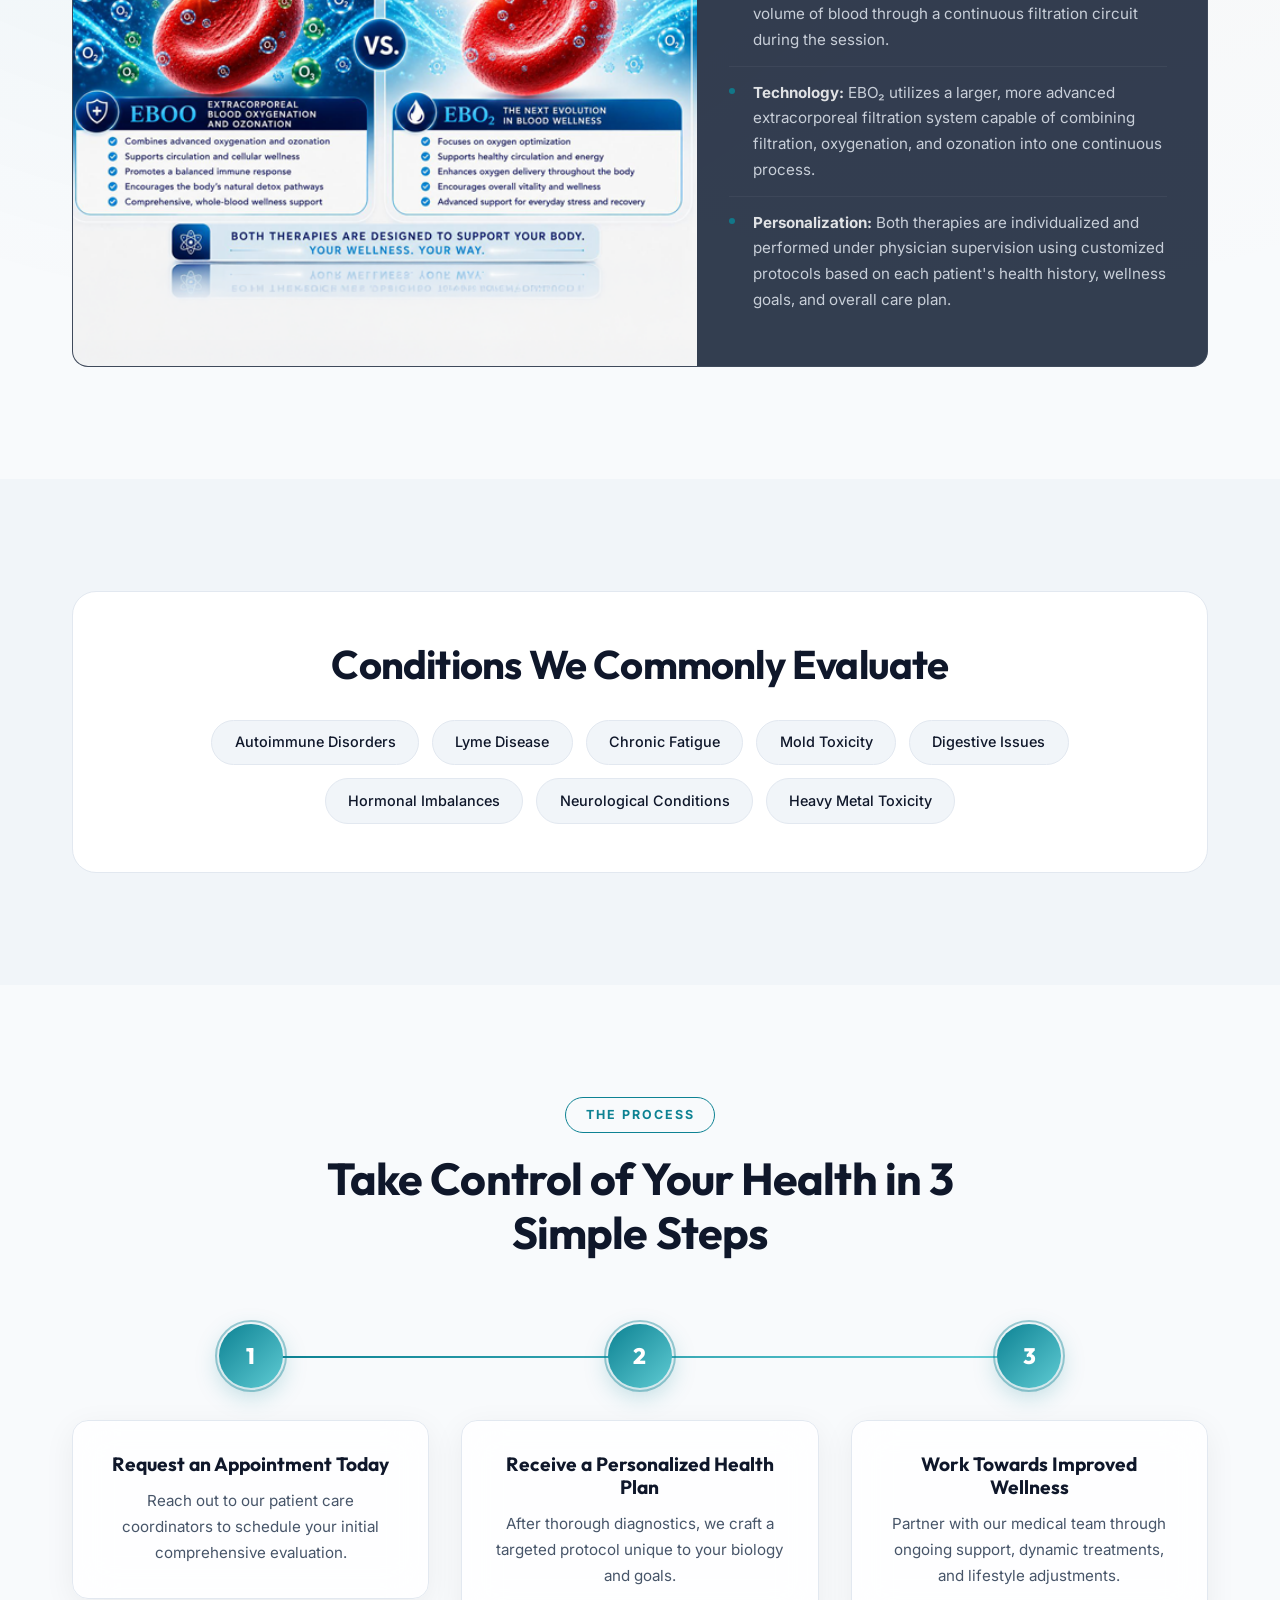
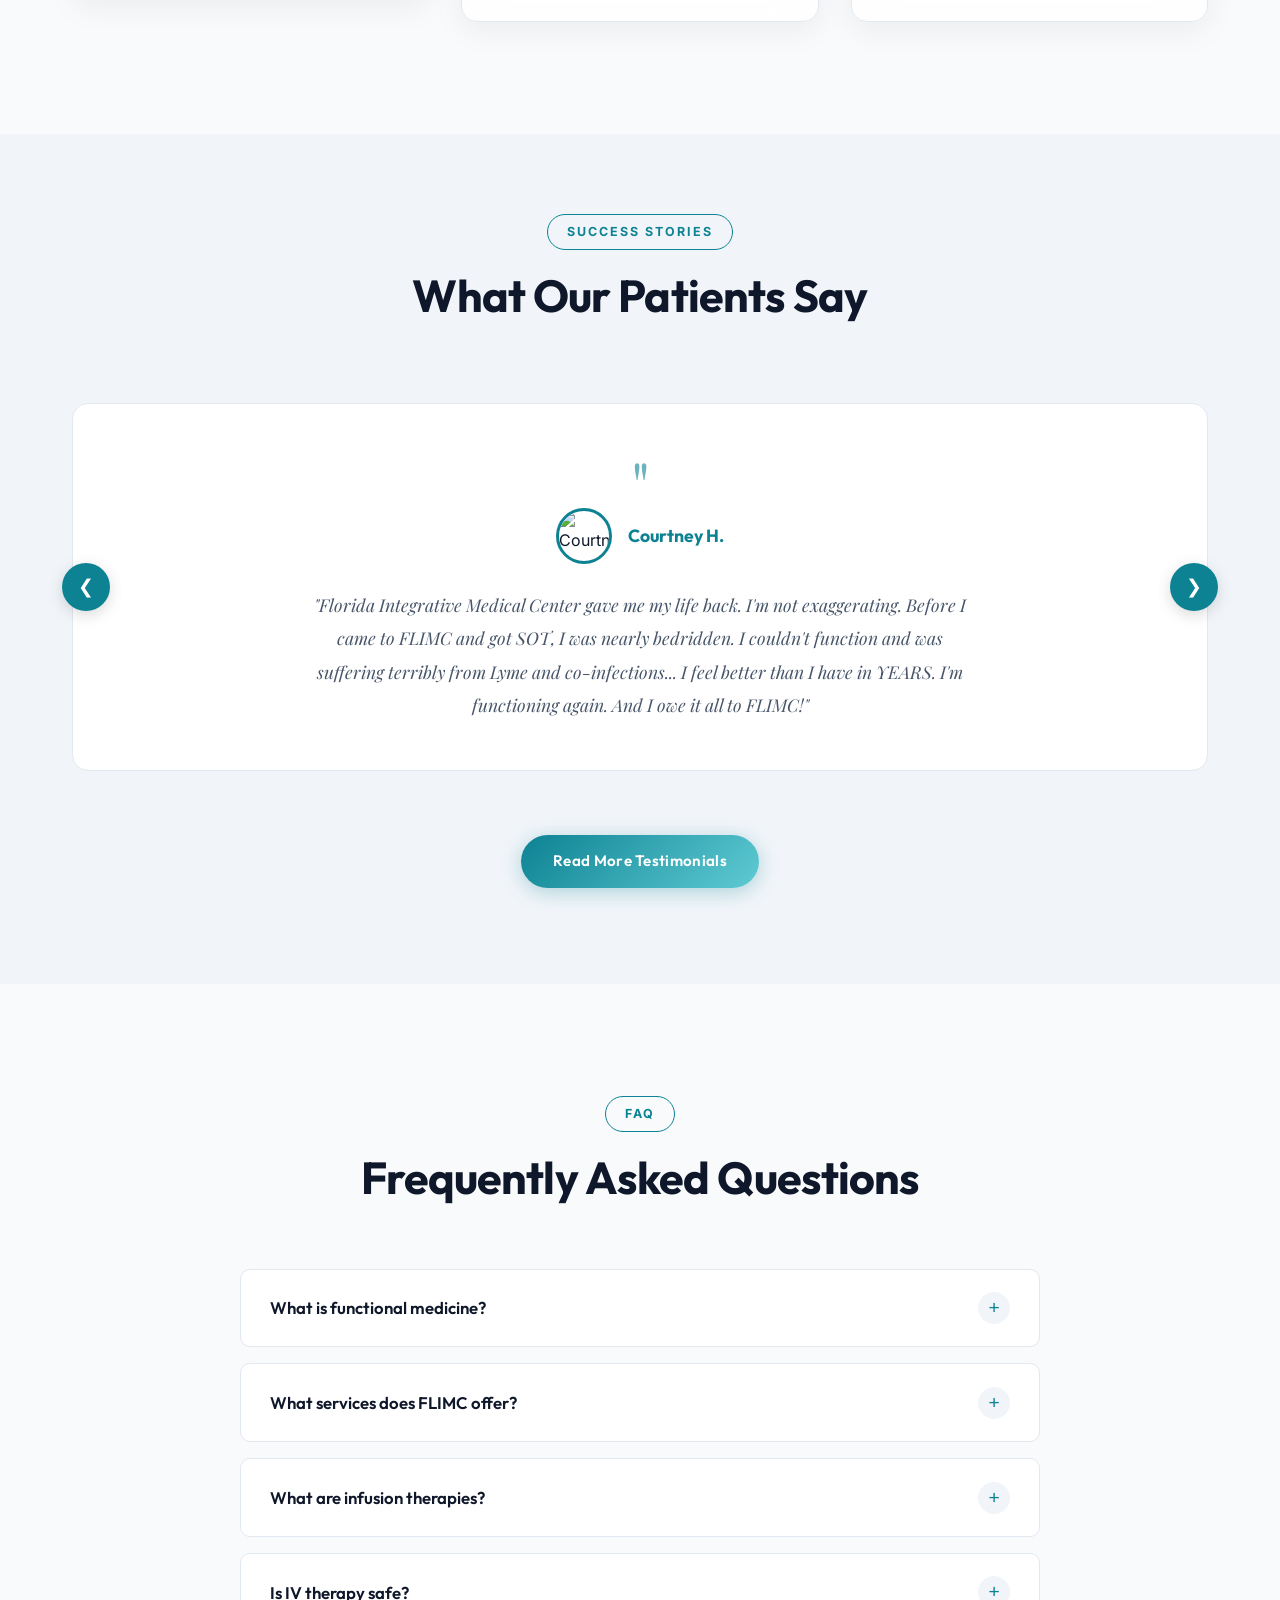
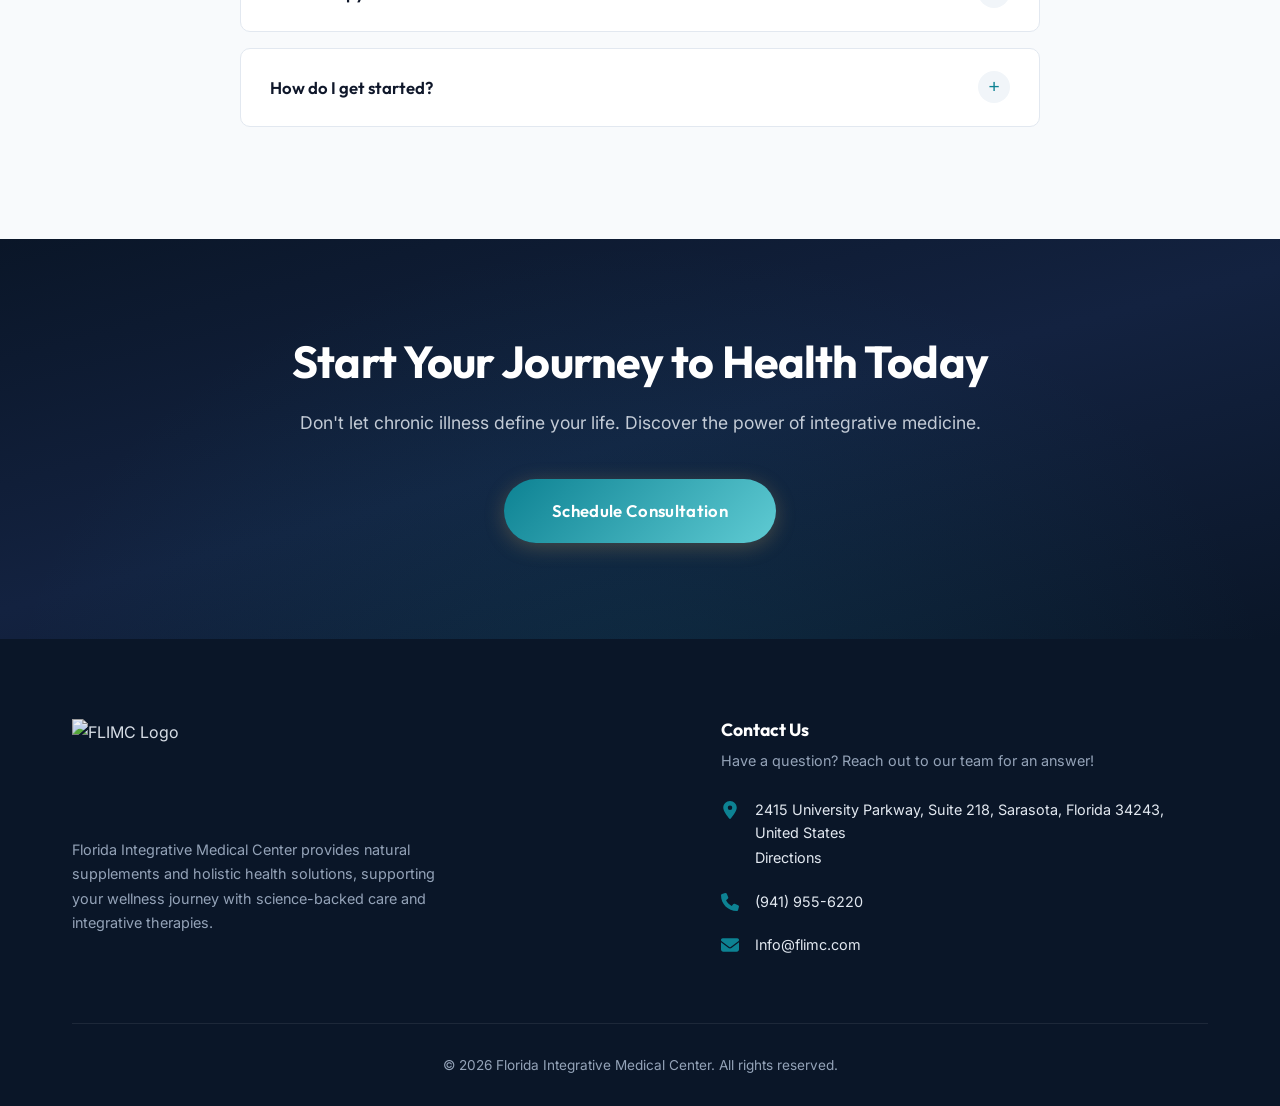
==== commit 9c4f845b: "2" ====
--- a/index.html
+++ b/index.html
@@ -174,7 +174,7 @@
                 </div>
 
                 <div class="service-card scroll-fade-up delay-1" style="background: var(--glass-bg-dark);">
-                    <img src="ubi.png" alt="UBI Therapy" class="service-image">
+                    <img src="gIRL.PNG" alt="UBI Therapy" class="service-image">
                     <div class="service-card-content">
                         <h3>UBI Therapy</h3>
                         <div class="card-text-wrapper" style="padding: 0;">
@@ -187,7 +187,7 @@
                 </div>
 
                 <div class="service-card scroll-fade-up delay-2" style="background: var(--glass-bg-dark);">
-                    <img src="EBOO%201.png" alt="EBOO" class="service-image">
+                    <img src="EBOO.jpeg" alt="EBOO" class="service-image">
                     <div class="service-card-content">
                         <h3>EBOO</h3>
                         <div class="card-text-wrapper" style="padding: 0;">
@@ -200,7 +200,7 @@
                 </div>
 
                 <div class="service-card scroll-fade-up delay-3" style="background: var(--glass-bg-dark);">
-                    <img src="Ebo2.png" alt="EBO₂" class="service-image">
+                    <img src="ebo2.png" alt="EBO₂" class="service-image">
                     <div class="service-card-content">
                         <h3>EBO₂</h3>
                         <div class="card-text-wrapper" style="padding: 0;">
@@ -215,7 +215,7 @@
             </div>
 
             <div class="therapies-diff scroll-fade-up" style="margin-top: 3rem;">
-                <img src="Diff%202.png" alt="Therapy Comparison" class="diff-image">
+                <img src="eboovsebo2.png" alt="Therapy Comparison" class="diff-image">
                 <div class="diff-content">
                     <h3>Understanding the Difference: EBOO vs EBO₂</h3>
                     <ul>
--- a/style.css
+++ b/style.css
@@ -765,17 +765,17 @@
     position: absolute;
     inset: 0;
     border-radius: var(--border-radius);
-    padding: 2px;
+    border: 2px solid transparent;
     background: linear-gradient(135deg, 
         rgba(255,255,255,0.05) 0%, 
         #E5E4E2 25%, 
         rgba(255,255,255,0.05) 50%, 
         #E5E4E2 75%, 
         rgba(255,255,255,0.05) 100%
-    );
+    ) border-box;
     background-size: 300% 300%;
-    -webkit-mask: linear-gradient(#fff 0 0) content-box, linear-gradient(#fff 0 0);
-    -webkit-mask-composite: xor;
+    -webkit-mask: linear-gradient(#fff 0 0) padding-box, linear-gradient(#fff 0 0);
+    -webkit-mask-composite: destination-out;
     mask-composite: exclude;
     pointer-events: none;
     animation: platinum-border 6s linear infinite;
@@ -800,7 +800,7 @@
         rgba(13, 130, 147, 0.8) 50%, 
         #E5E4E2 75%, 
         rgba(13, 130, 147, 0.2) 100%
-    );
+    ) border-box;
     background-size: 300% 300%;
 }
 
@@ -882,11 +882,7 @@
     color: var(--brand-gold-light);
 }
 
-/* Zoom specific therapy images */
-.service-image[alt="UBI Therapy"] {
-    transform: scale(1.3);
-    transform-origin: center center;
-}
+/* EBOO vs EBO₂ Comparison */
 
 .therapies-diff {
     display: flex;
@@ -1512,7 +1508,8 @@
     }
 
     .service-image {
-        height: 180px;
+        height: auto;
+        aspect-ratio: 1.3 / 1;
     }
 
     .service-card-content {
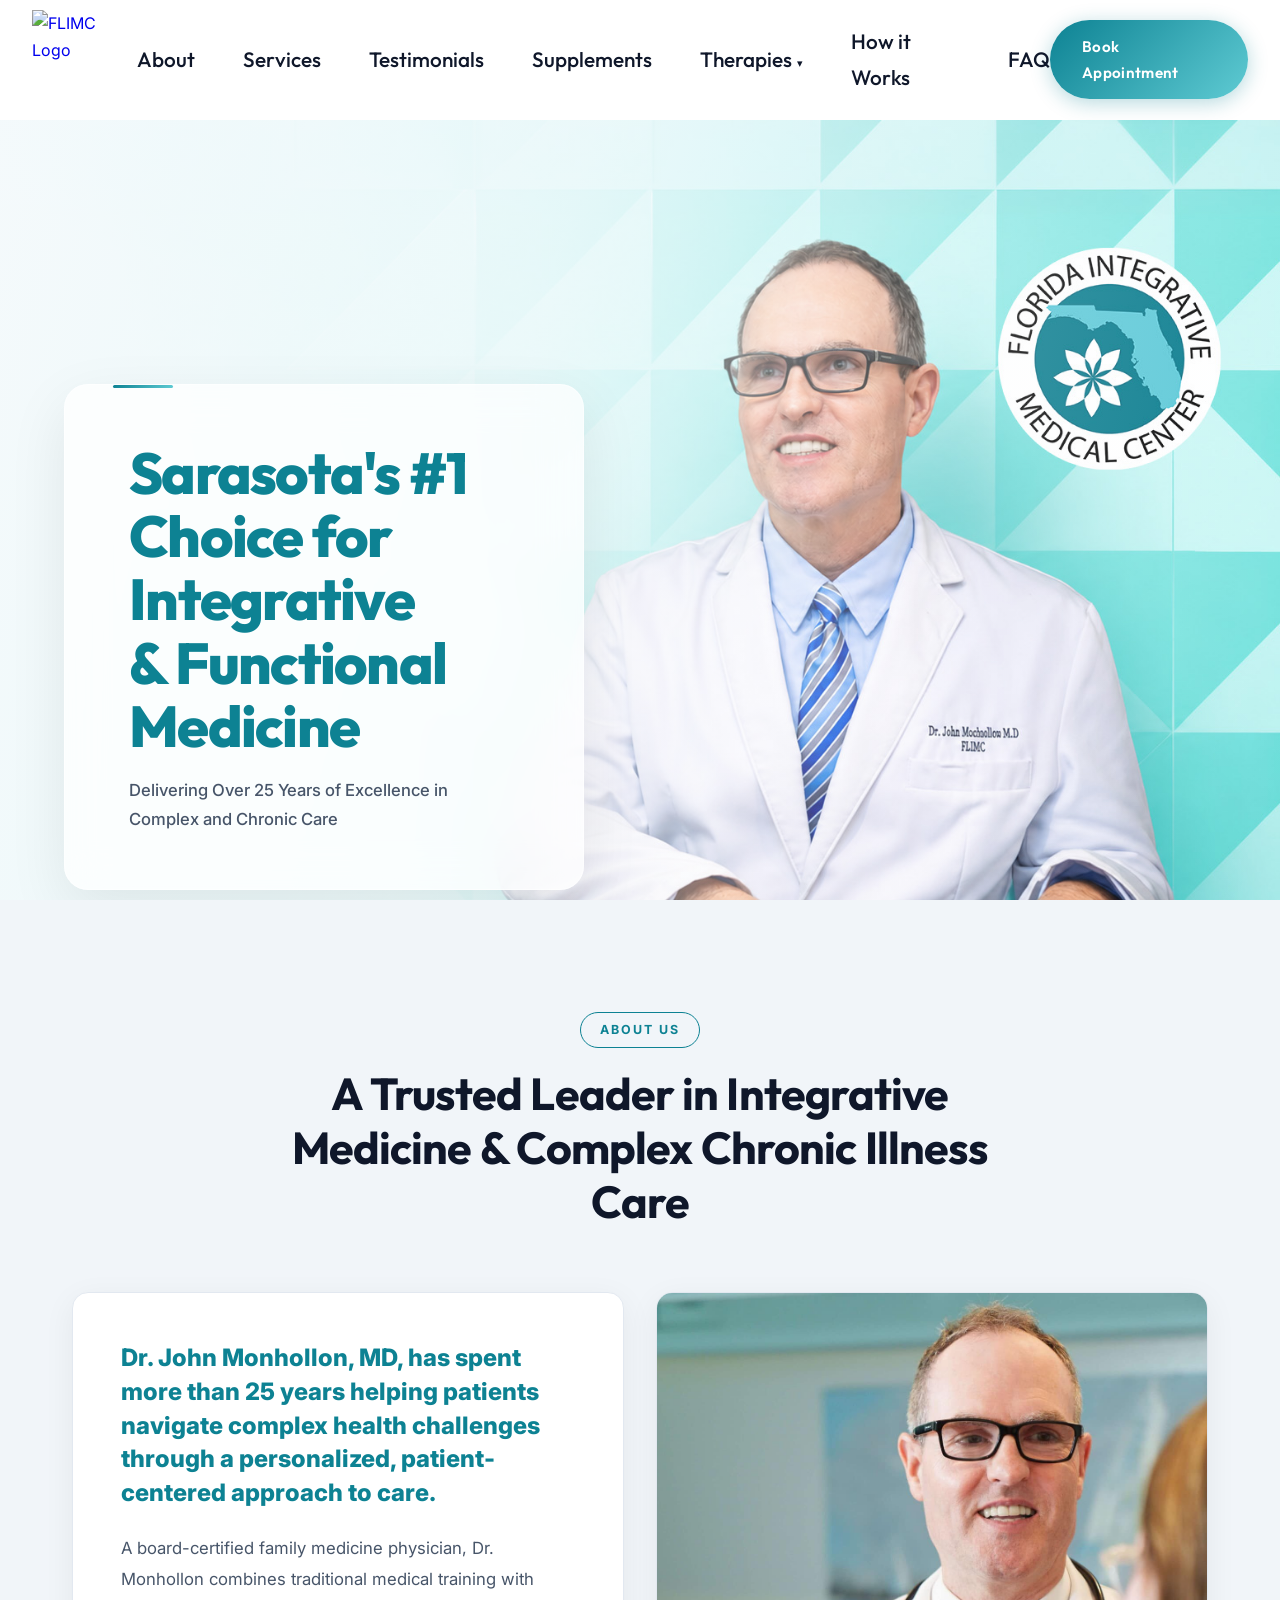
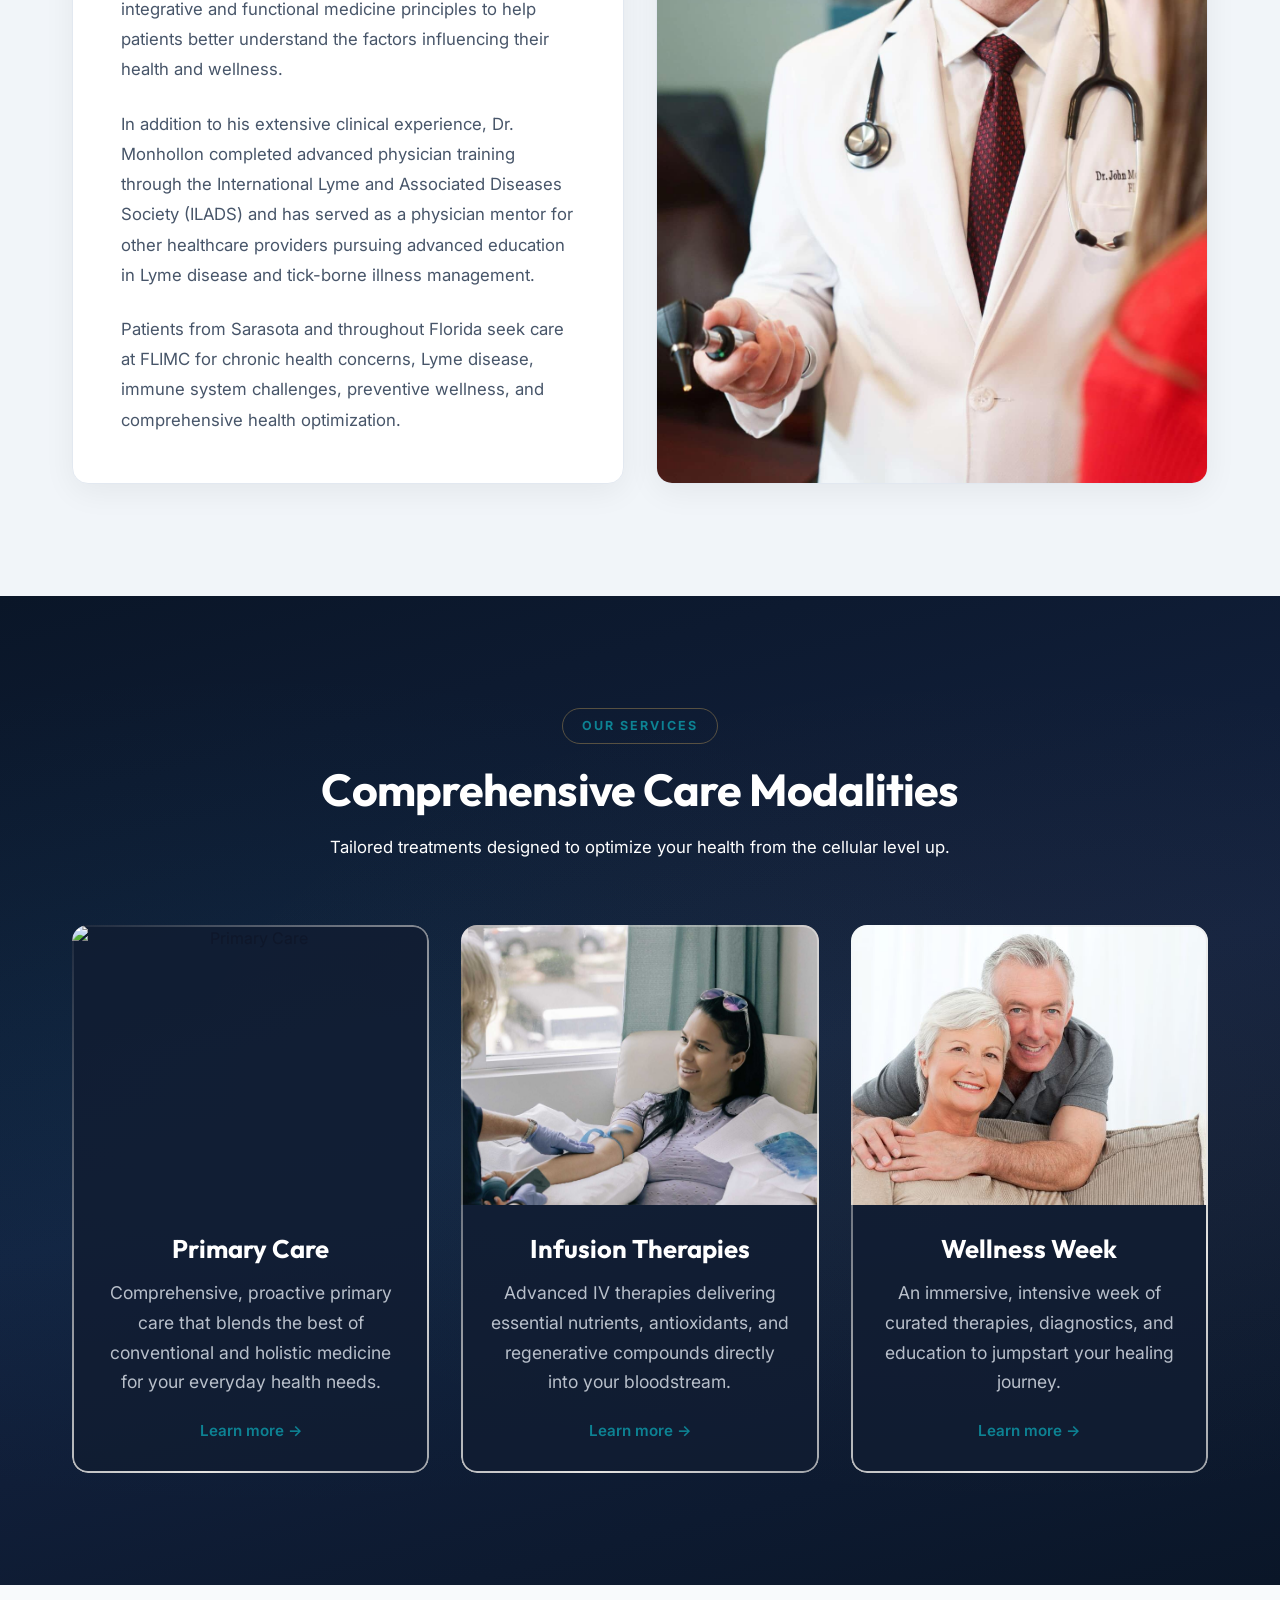
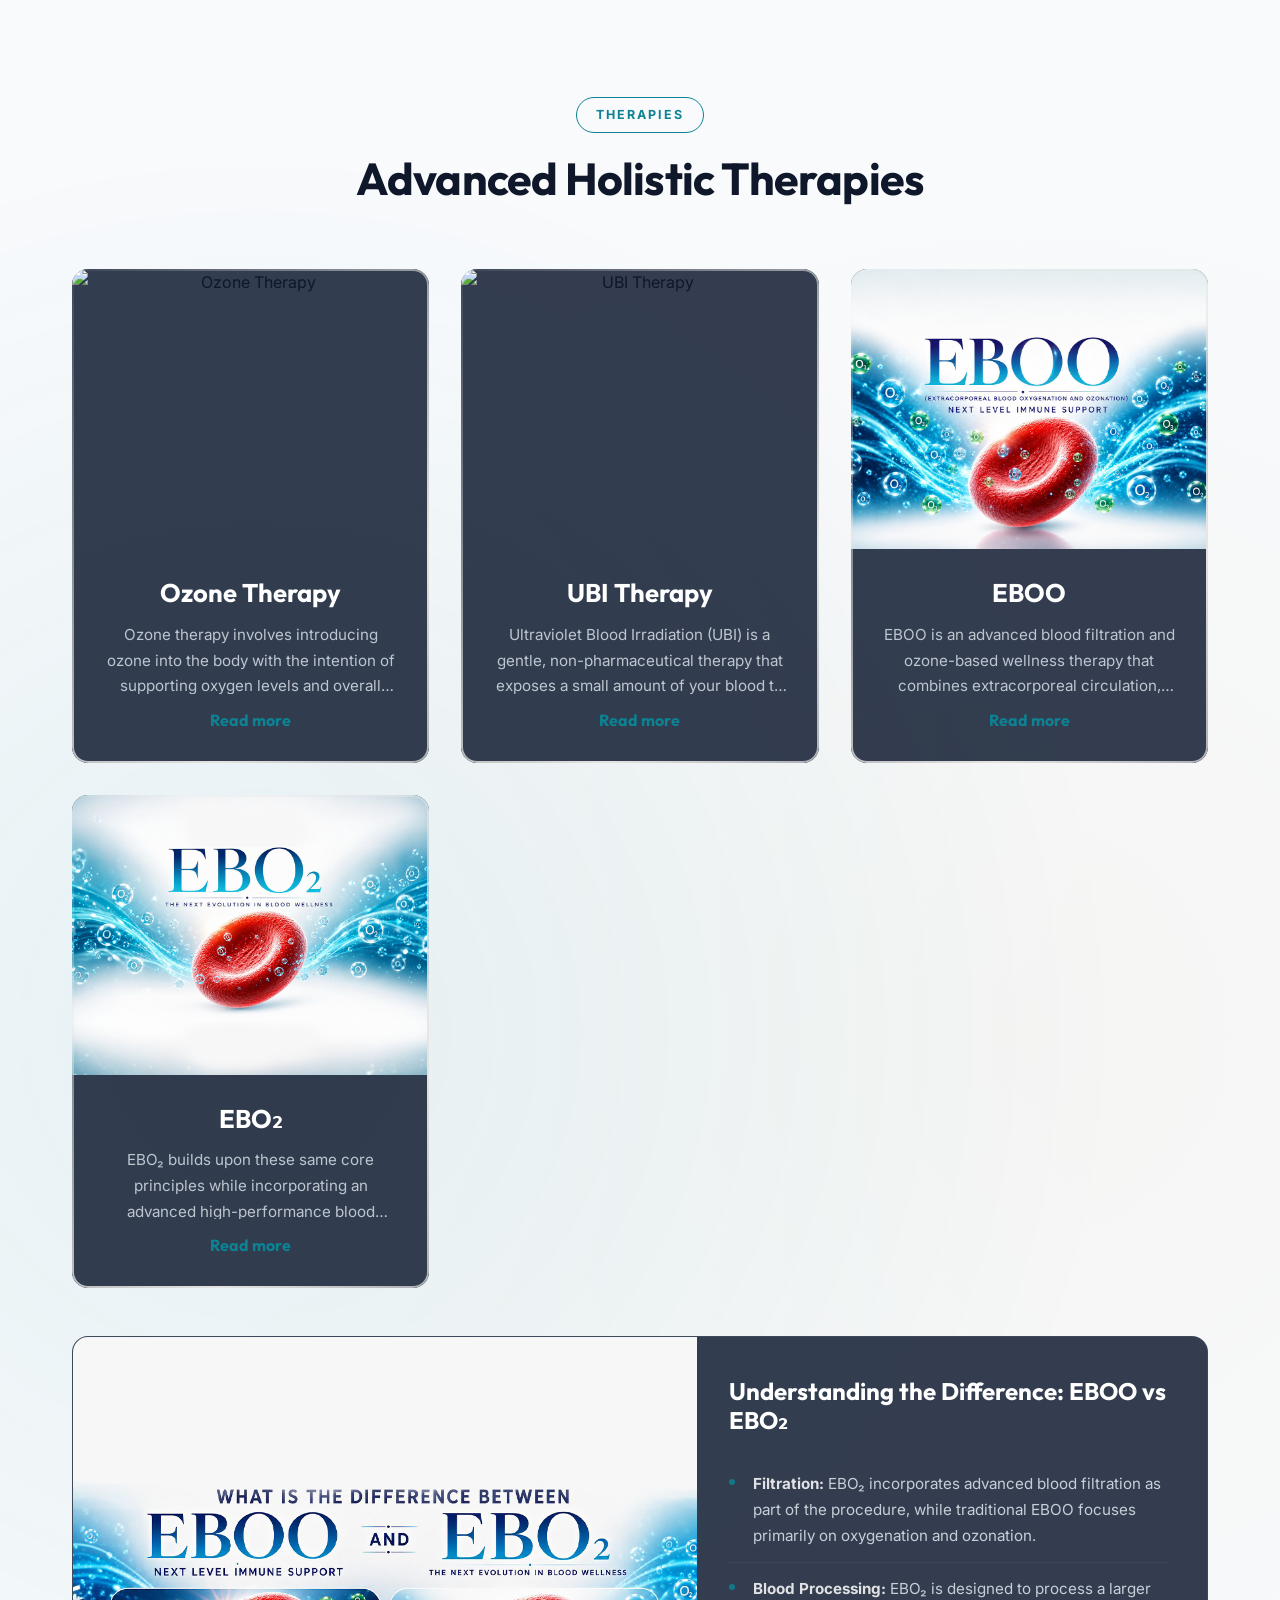
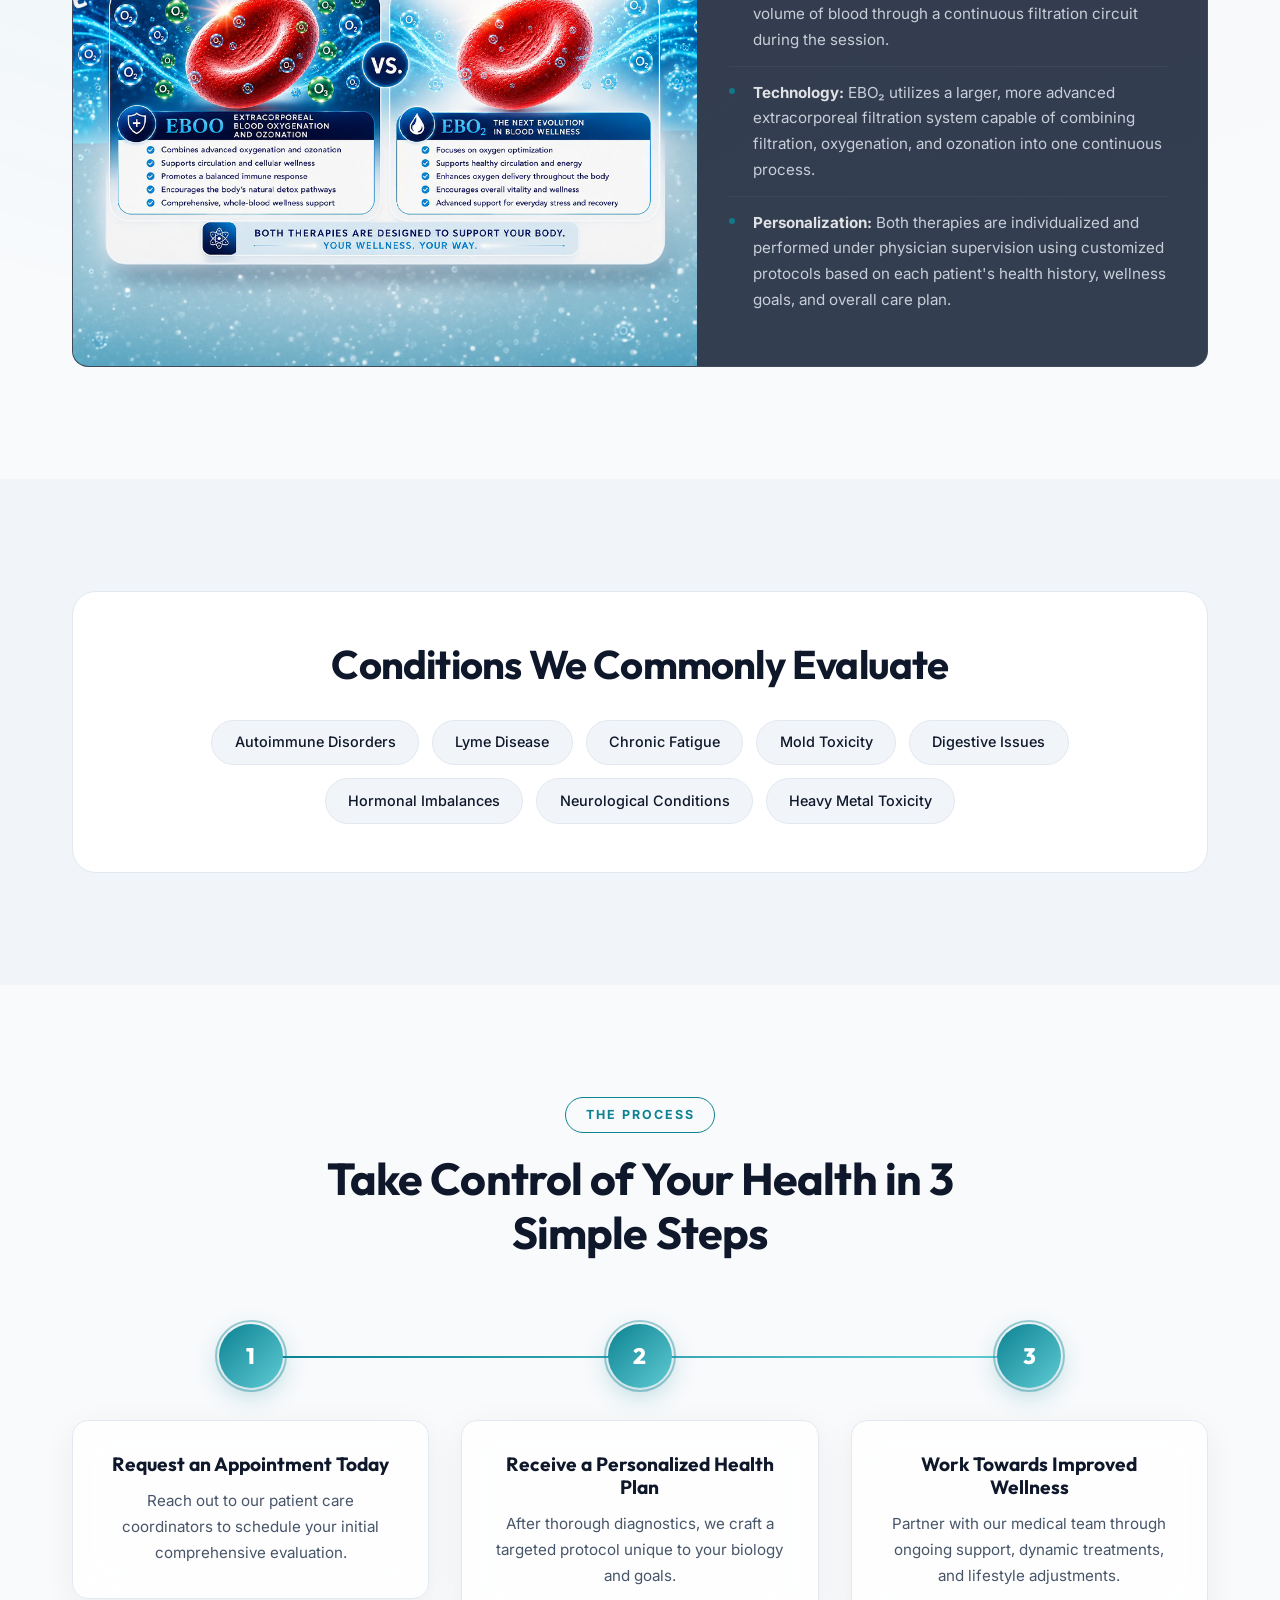
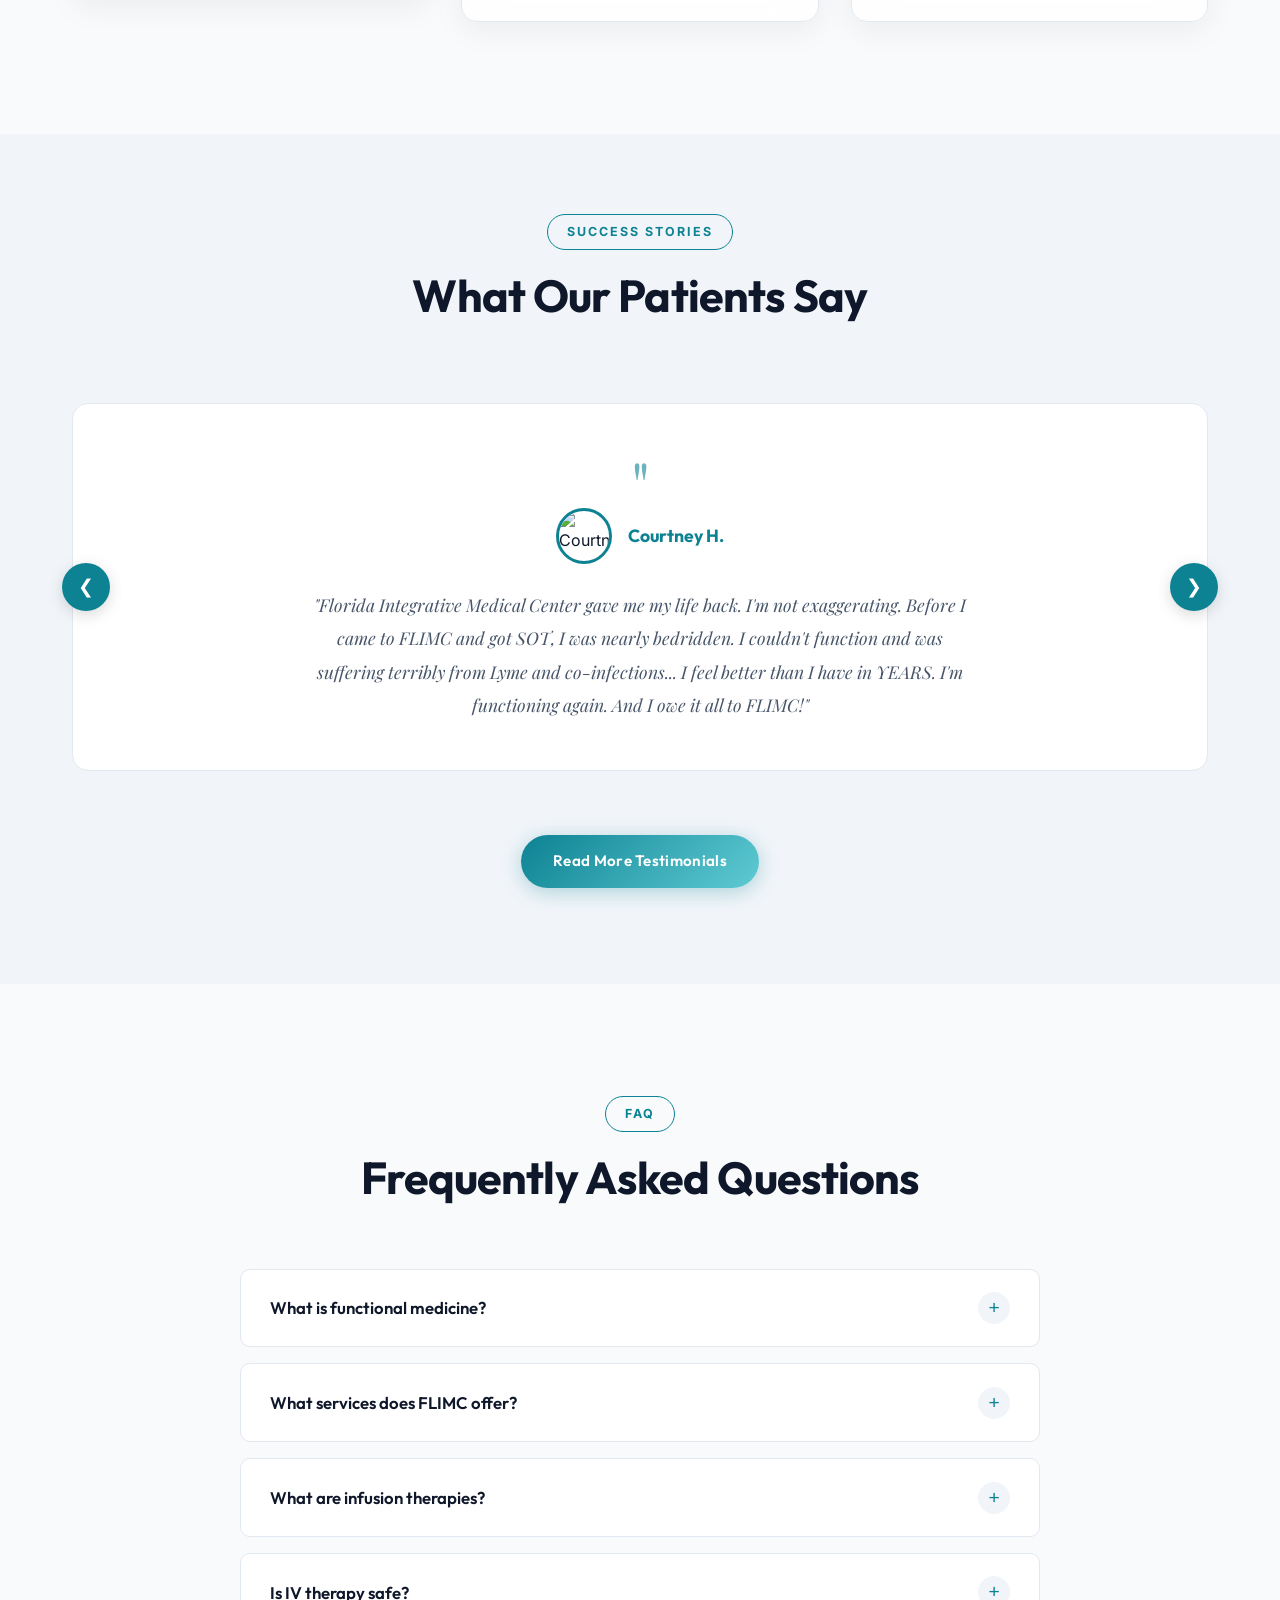
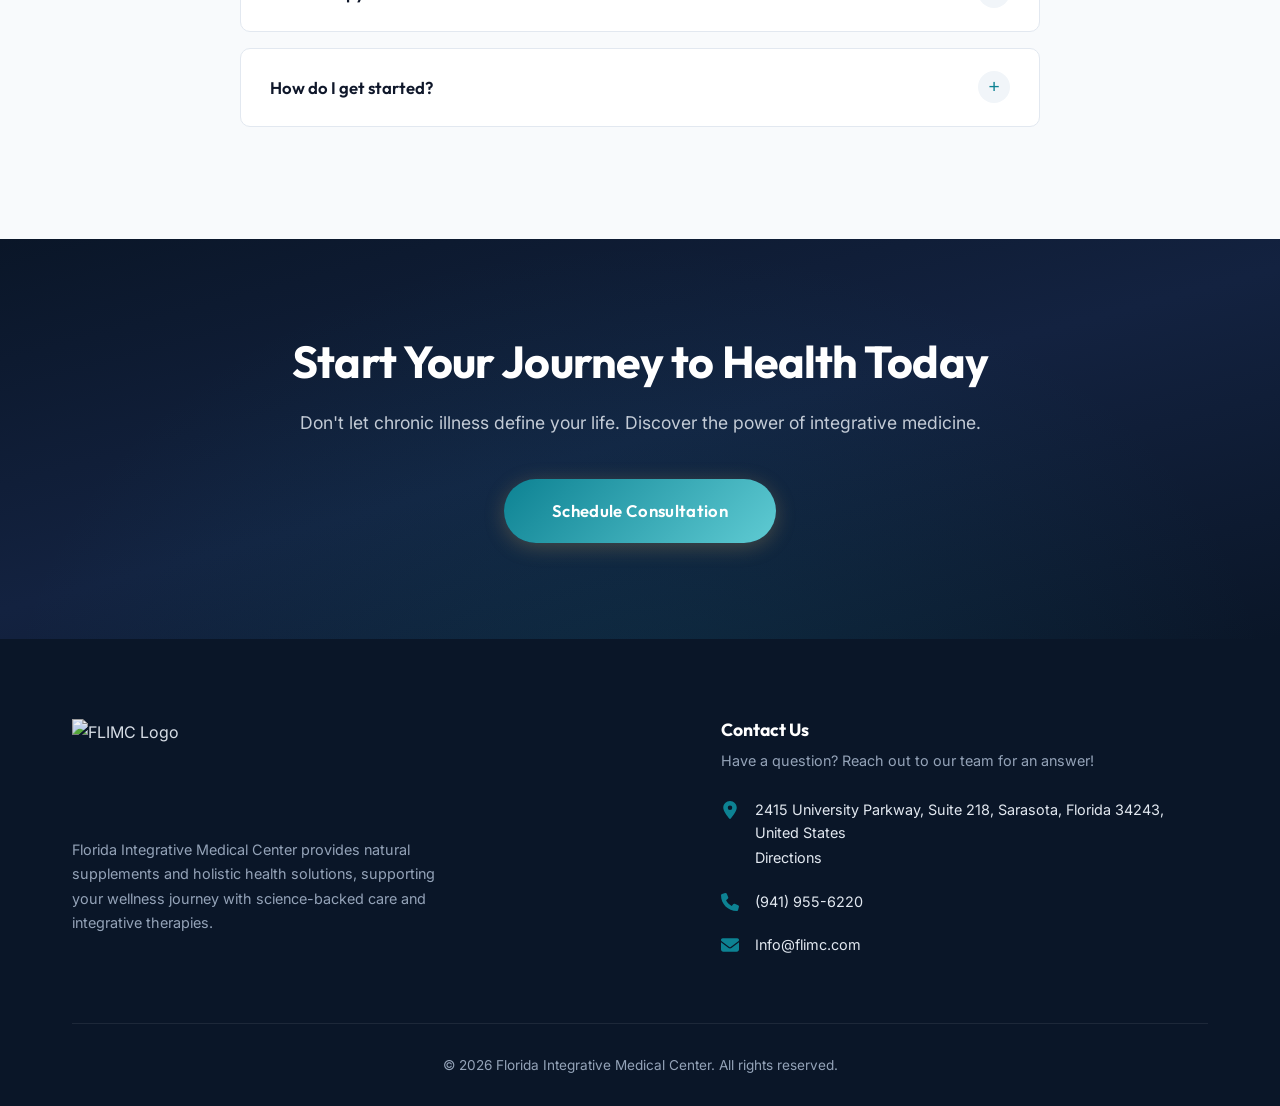
==== commit 1da20773: "33" ====
--- a/index.html
+++ b/index.html
@@ -174,7 +174,7 @@
                 </div>
 
                 <div class="service-card scroll-fade-up delay-1" style="background: var(--glass-bg-dark);">
-                    <img src="gIRL.PNG" alt="UBI Therapy" class="service-image">
+                    <img src="ubi.png" alt="UBI Therapy" class="service-image">
                     <div class="service-card-content">
                         <h3>UBI Therapy</h3>
                         <div class="card-text-wrapper" style="padding: 0;">
@@ -187,7 +187,7 @@
                 </div>
 
                 <div class="service-card scroll-fade-up delay-2" style="background: var(--glass-bg-dark);">
-                    <img src="EBOO.jpeg" alt="EBOO" class="service-image">
+                    <img src="eboo.png" alt="EBOO" class="service-image">
                     <div class="service-card-content">
                         <h3>EBOO</h3>
                         <div class="card-text-wrapper" style="padding: 0;">
@@ -200,7 +200,7 @@
                 </div>
 
                 <div class="service-card scroll-fade-up delay-3" style="background: var(--glass-bg-dark);">
-                    <img src="ebo2.png" alt="EBO₂" class="service-image">
+                    <img src="Ebo2.png" alt="EBO₂" class="service-image">
                     <div class="service-card-content">
                         <h3>EBO₂</h3>
                         <div class="card-text-wrapper" style="padding: 0;">
@@ -215,7 +215,7 @@
             </div>
 
             <div class="therapies-diff scroll-fade-up" style="margin-top: 3rem;">
-                <img src="eboovsebo2.png" alt="Therapy Comparison" class="diff-image">
+                <img src="EBOO%20VS%20EBO2.png" alt="Therapy Comparison" class="diff-image">
                 <div class="diff-content">
                     <h3>Understanding the Difference: EBOO vs EBO₂</h3>
                     <ul>
--- a/style.css
+++ b/style.css
@@ -1509,7 +1509,8 @@
 
     .service-image {
         height: auto;
-        aspect-ratio: 1.3 / 1;
+        aspect-ratio: auto;
+        object-fit: contain;
     }
 
     .service-card-content {
